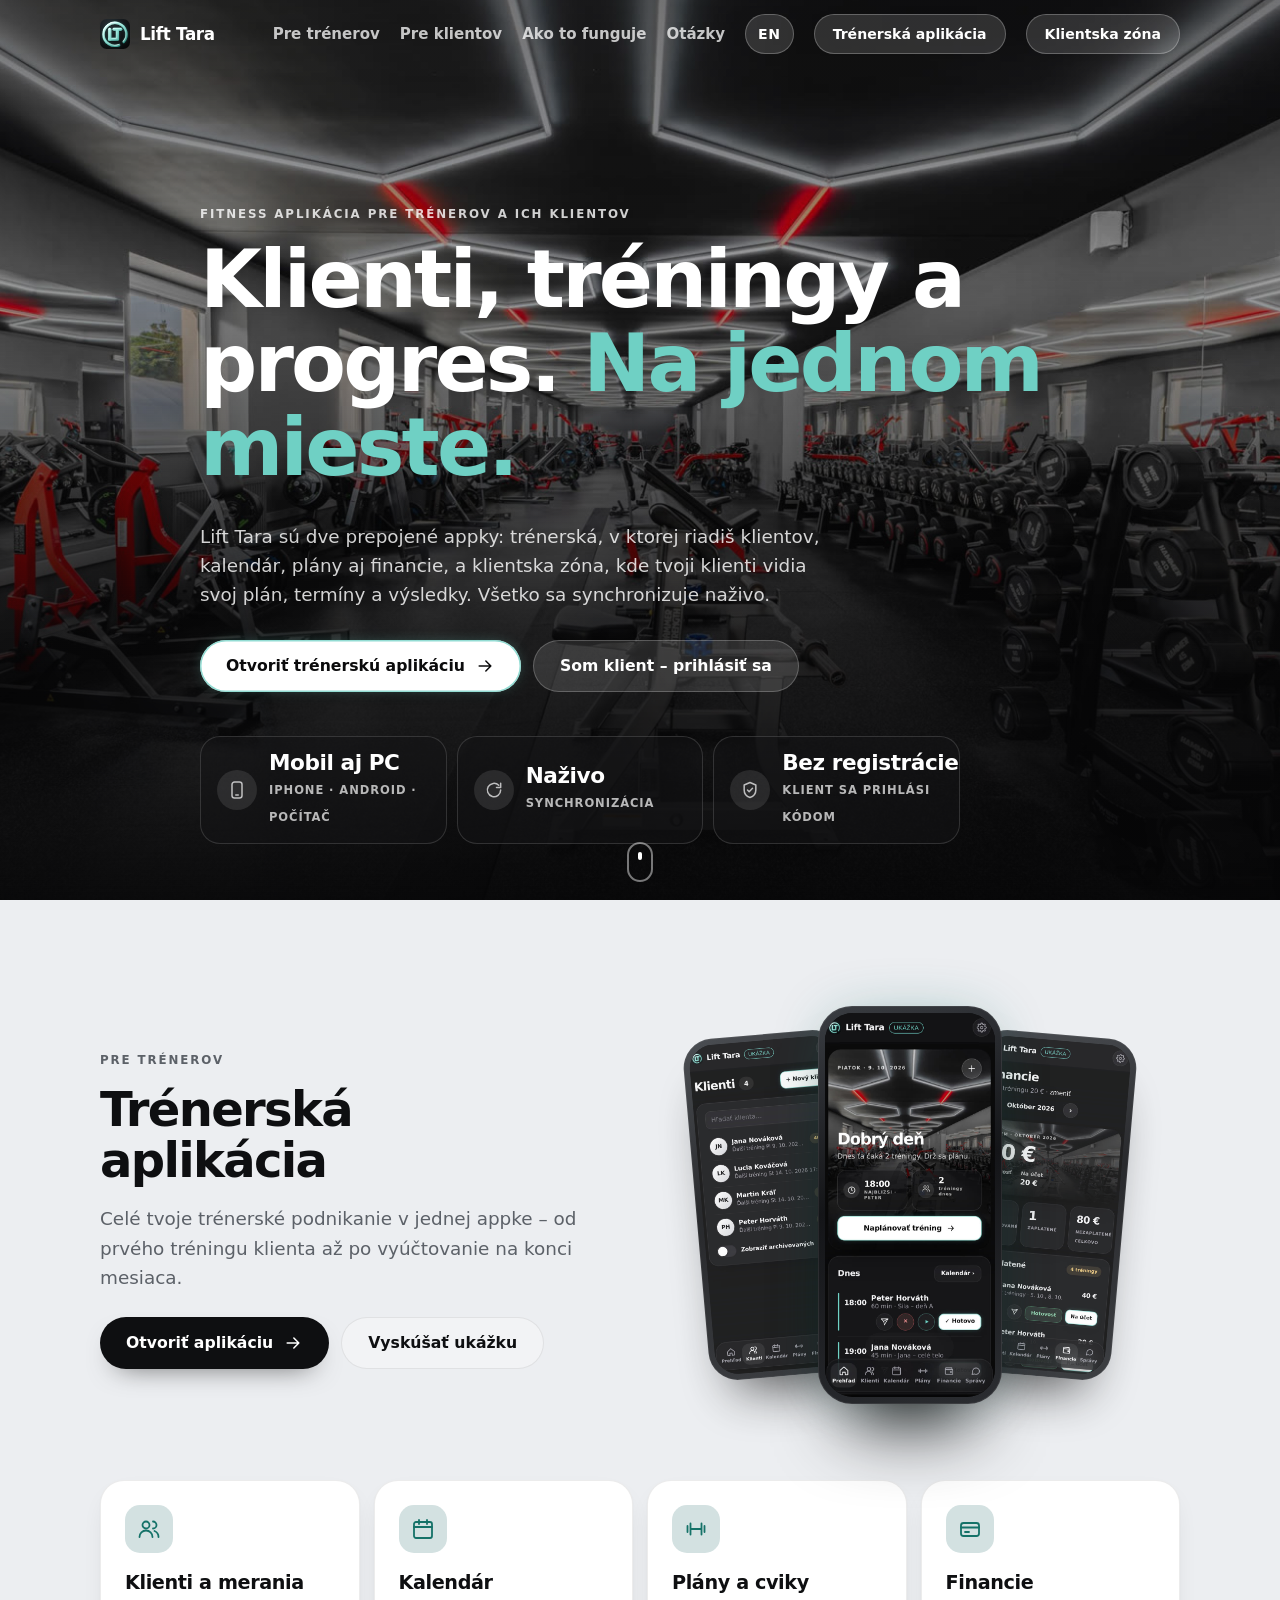
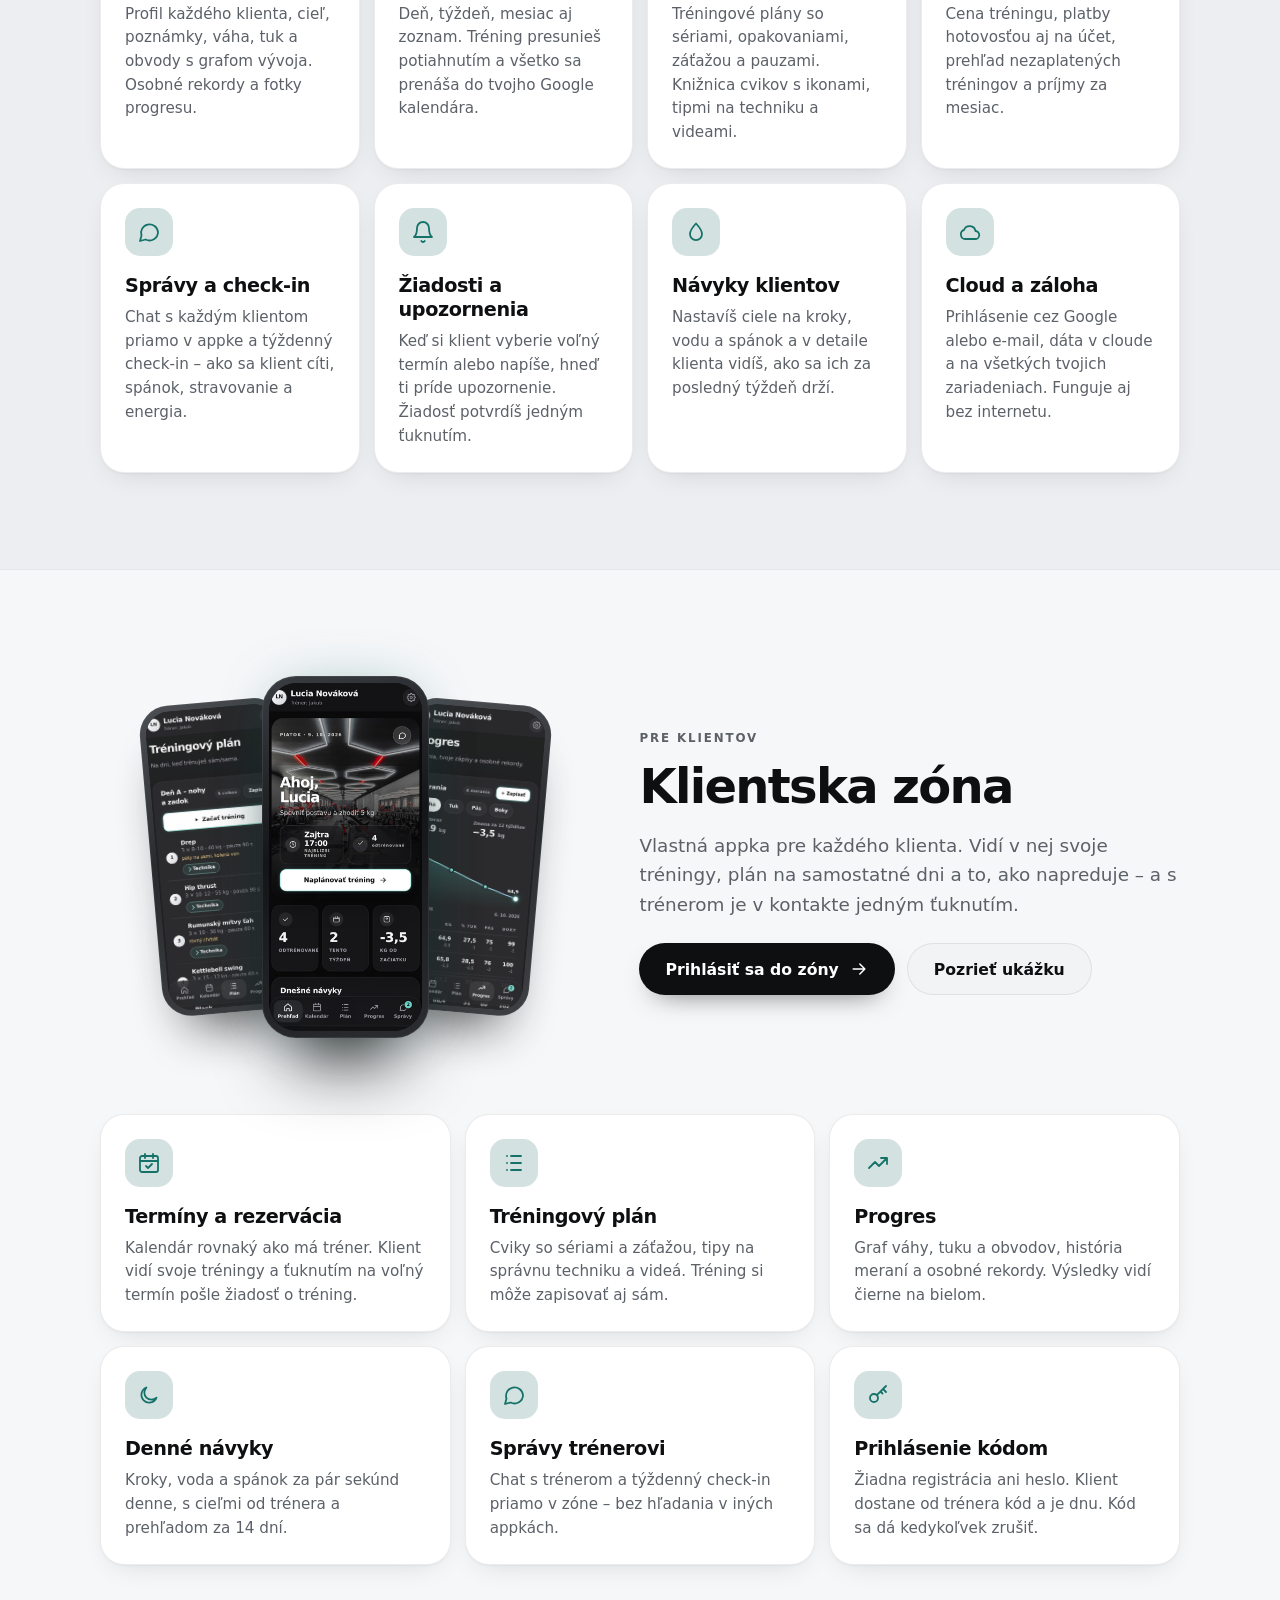
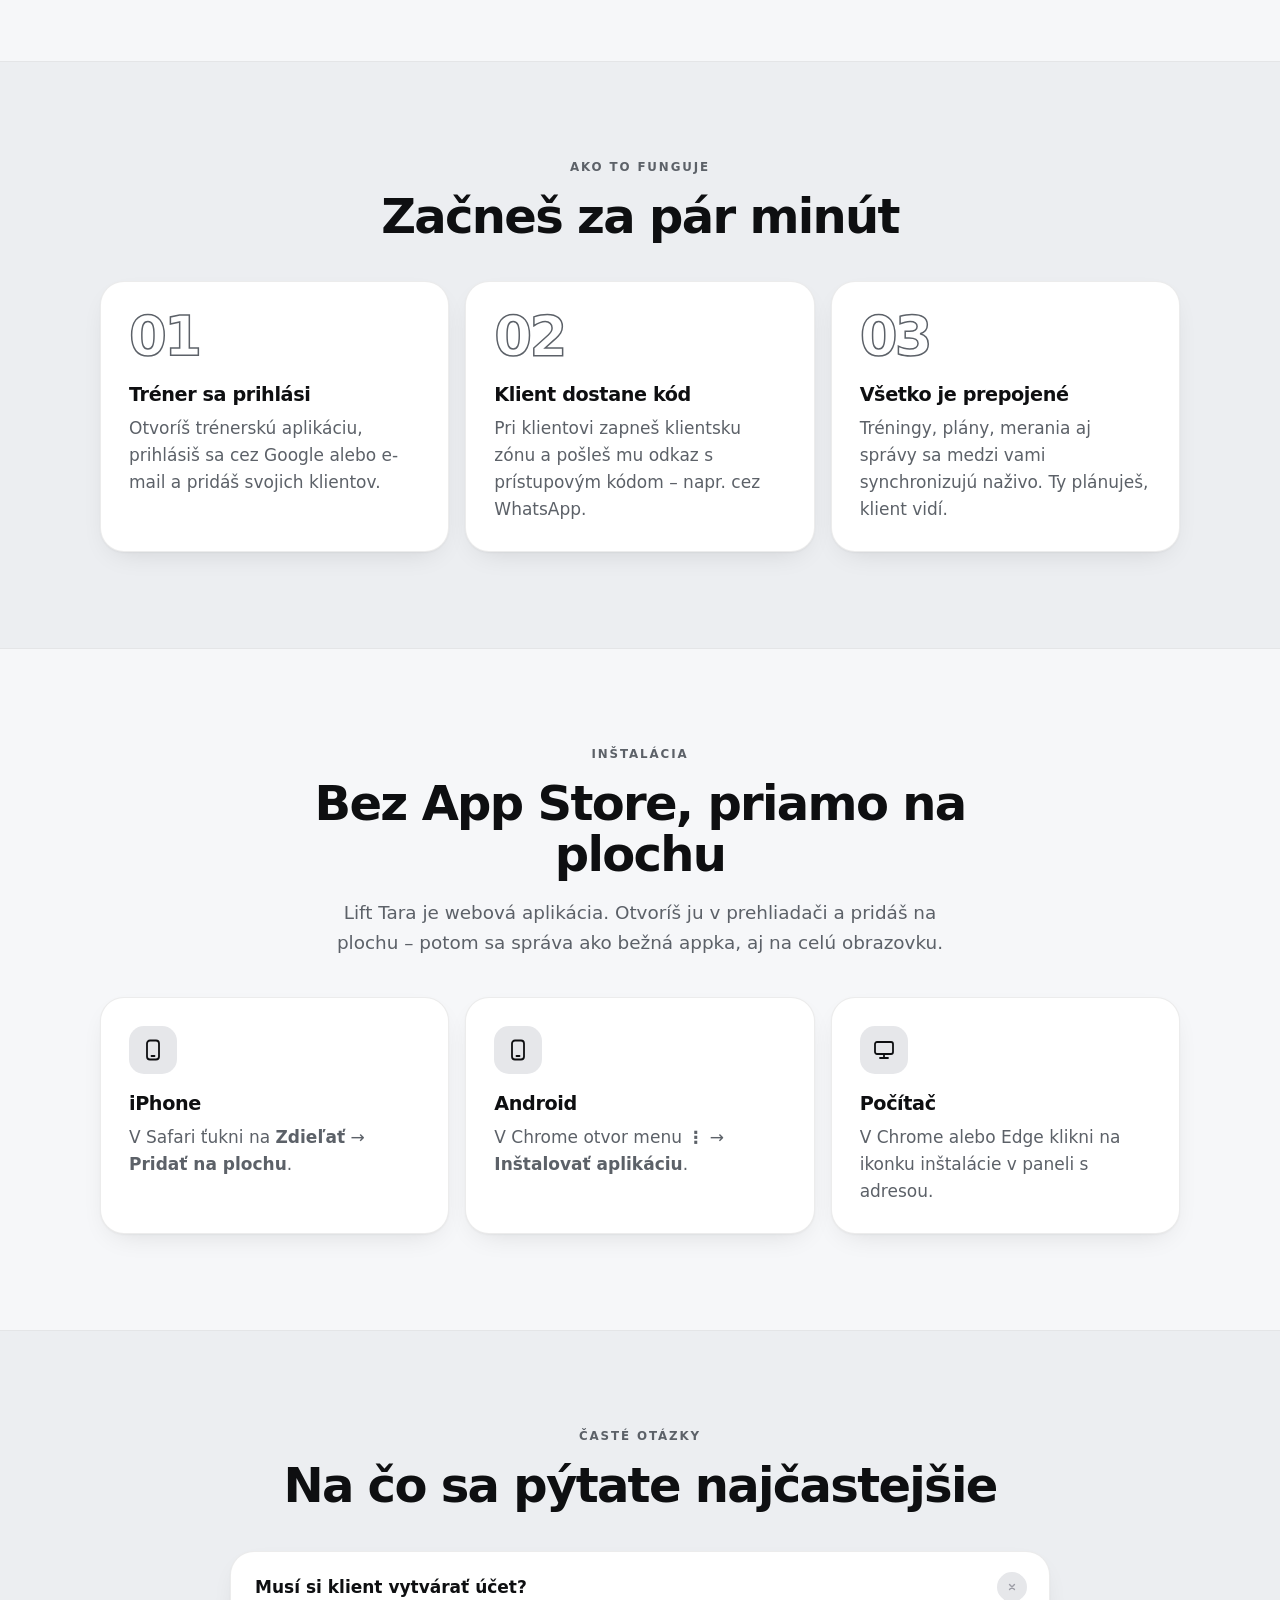
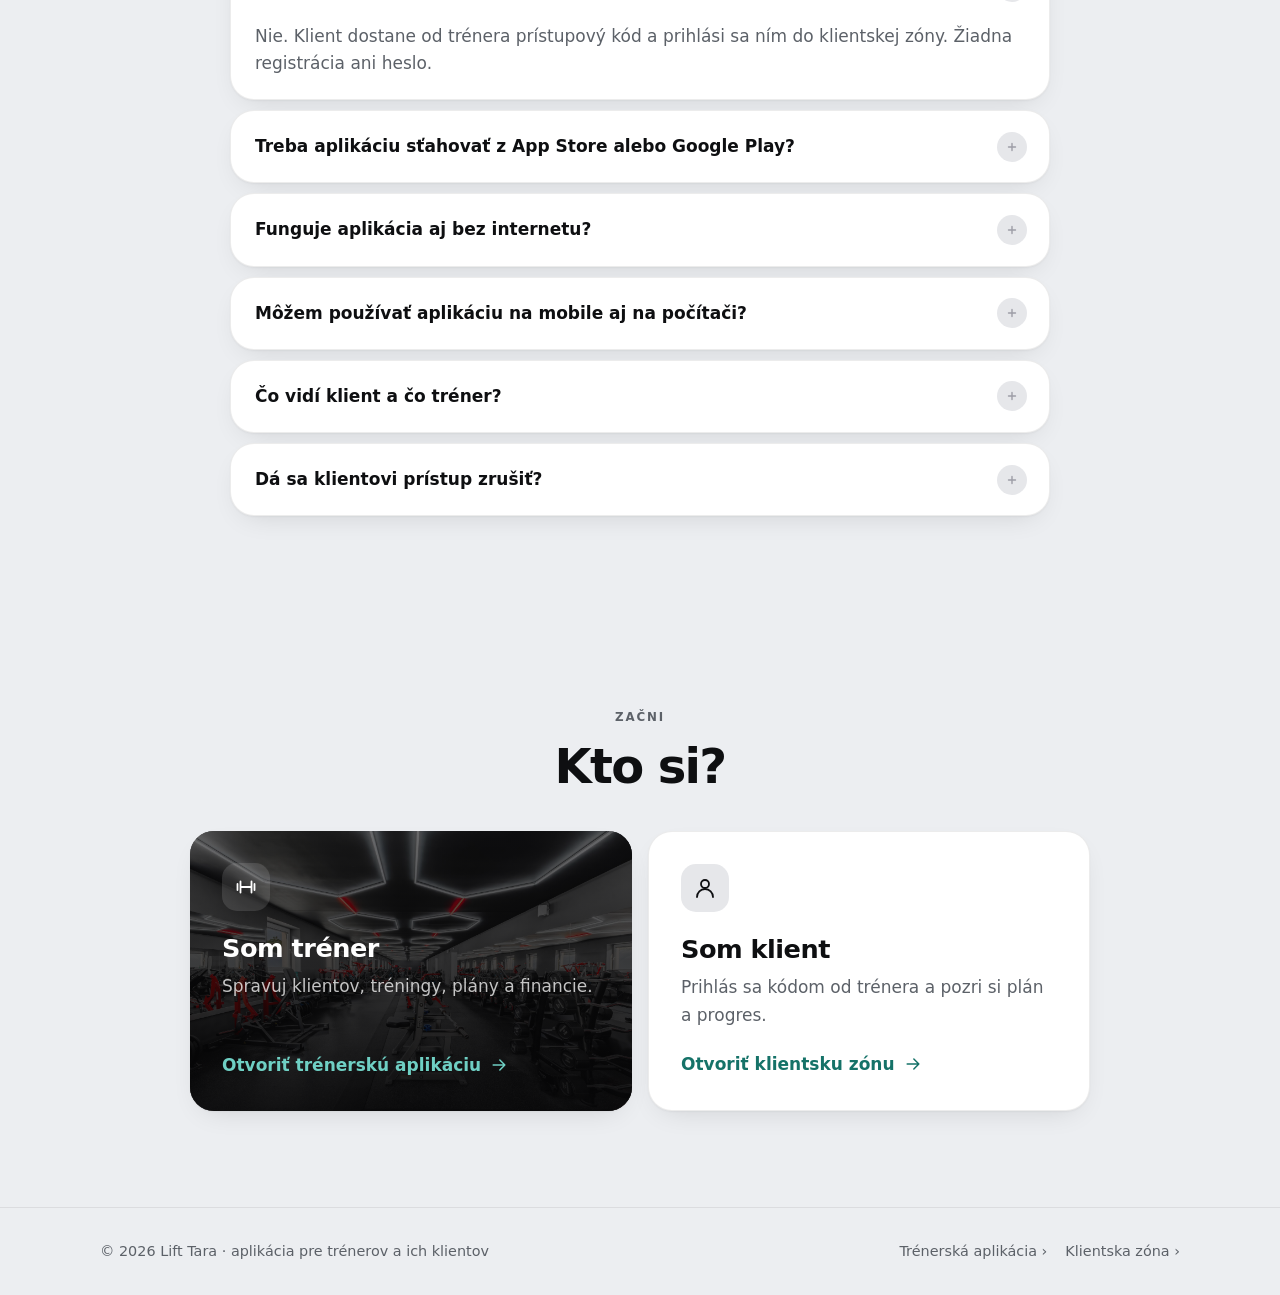
==== index.html @ 3948c564 "Angličtina v klientskej zóne + odkazy z webu otvárajú apky v jazyku stránky Co-Authored-By: Claude O" ====
<!doctype html>
<html lang="sk">
<head>
  <meta charset="utf-8">
  <meta name="viewport" content="width=device-width, initial-scale=1, viewport-fit=cover">
  <title>Lift Tara – fitness aplikácia pre trénerov a ich klientov</title>
  <meta name="description" content="Lift Tara je aplikácia pre osobných trénerov a ich klientov: klienti, kalendár prepojený s Google kalendárom, tréningové plány, financie, správy a progres. Klient má vlastnú zónu s plánom, rezerváciou termínov a návykmi.">
  <meta name="color-scheme" content="dark light">
  <meta name="theme-color" content="#0b0b0c" media="(prefers-color-scheme: dark)">
  <meta name="theme-color" content="#eceef1" media="(prefers-color-scheme: light)">
  <link rel="icon" href="icons/icon.svg?v=3" type="image/svg+xml">
  <link rel="apple-touch-icon" href="icons/icon-192.png?v=3">
  <link rel="canonical" href="https://koval9720.github.io/web/">
  <link rel="alternate" hreflang="sk" href="https://koval9720.github.io/web/">
  <link rel="alternate" hreflang="en" href="https://koval9720.github.io/web/en/">
  <meta name="robots" content="index, follow, max-image-preview:large">
  <!-- Náhľad odkazu vo WhatsAppe, Messengeri, Facebooku, iMessage -->
  <meta property="og:type" content="website">
  <meta property="og:locale" content="sk_SK">
  <meta property="og:site_name" content="Lift Tara">
  <meta property="og:title" content="Lift Tara – aplikácia pre trénerov a ich klientov">
  <meta property="og:description" content="Klienti, kalendár, plány, financie a progres na jednom mieste. Klient má vlastnú zónu s plánom a rezerváciou termínov.">
  <meta property="og:url" content="https://koval9720.github.io/web/">
  <meta property="og:image" content="https://koval9720.github.io/web/icons/og.jpg?v=1">
  <meta property="og:image:width" content="1200">
  <meta property="og:image:height" content="630">
  <meta property="og:image:alt" content="Lift Tara – aplikácia pre trénerov a klientov">
  <meta name="twitter:card" content="summary_large_image">
  <meta name="twitter:title" content="Lift Tara – aplikácia pre trénerov a ich klientov">
  <meta name="twitter:description" content="Klienti, kalendár, plány, financie a progres na jednom mieste.">
  <meta name="twitter:image" content="https://koval9720.github.io/web/icons/og.jpg?v=1">
  <link rel="preload" as="image" href="icons/hero.jpg">
  <style>html, body { background: #0b0b0c; } @media (prefers-color-scheme: light) { html, body { background: #eceef1; } }</style>
  <link rel="stylesheet" href="css/web.css?v=3">
  <script type="application/ld+json">
[
 {
  "@context": "https://schema.org",
  "@type": "SoftwareApplication",
  "name": "Lift Tara",
  "applicationCategory": "HealthApplication",
  "operatingSystem": "iOS, Android, Windows, macOS (webová aplikácia)",
  "url": "https://koval9720.github.io/web/",
  "image": "https://koval9720.github.io/web/icons/icon-512.png",
  "inLanguage": "sk",
  "description": "Aplikácia pre osobných trénerov a ich klientov – klienti, kalendár, tréningové plány, financie, správy, návyky a progres."
 },
 {
  "@context": "https://schema.org",
  "@type": "FAQPage",
  "mainEntity": [
   { "@type": "Question", "name": "Musí si klient vytvárať účet?", "acceptedAnswer": { "@type": "Answer", "text": "Nie. Klient dostane od trénera prístupový kód a prihlási sa ním do klientskej zóny. Žiadna registrácia ani heslo." } },
   { "@type": "Question", "name": "Treba aplikáciu sťahovať z App Store alebo Google Play?", "acceptedAnswer": { "@type": "Answer", "text": "Nie. Lift Tara je webová aplikácia – otvoríš ju v prehliadači a jedným ťuknutím ju pridáš na plochu. Potom sa správa ako bežná appka." } },
   { "@type": "Question", "name": "Funguje aplikácia aj bez internetu?", "acceptedAnswer": { "@type": "Answer", "text": "Áno. Trénerská aplikácia funguje aj offline a zmeny sa zosynchronizujú, keď sa pripojíš." } },
   { "@type": "Question", "name": "Môžem používať aplikáciu na mobile aj na počítači?", "acceptedAnswer": { "@type": "Answer", "text": "Áno. Po prihlásení sa dáta synchronizujú medzi všetkými tvojimi zariadeniami – iPhone, Android aj počítač." } },
   { "@type": "Question", "name": "Čo vidí klient a čo tréner?", "acceptedAnswer": { "@type": "Answer", "text": "Klient vidí svoje tréningy, plán, merania, rekordy a správy. Tréner vidí všetkých svojich klientov, kalendár, financie a všetko, čo klienti zapíšu." } },
   { "@type": "Question", "name": "Dá sa klientovi prístup zrušiť?", "acceptedAnswer": { "@type": "Answer", "text": "Áno. Tréner môže prístupový kód kedykoľvek zrušiť alebo vytvoriť nový – klient sa potom už s pôvodným kódom neprihlási." } }
  ]
 }
]
  </script>
</head>
<body>
  <header class="site-top" id="top">
    <div class="wrap">
      <a href="#" class="brand"><img src="icons/icon.svg?v=3" alt=""> Lift Tara</a>
      <nav class="menu" aria-label="Hlavné menu">
        <a href="#trener">Pre trénerov</a>
        <a href="#klient">Pre klientov</a>
        <a href="#ako">Ako to funguje</a>
        <a href="#faq">Otázky</a>
        <a href="en/" class="btn small lang" hreflang="en" lang="en" aria-label="English version">EN</a>
        <a href="https://koval9720.github.io/trener/?lang=sk" class="btn small"><span class="lg">Trénerská aplikácia</span><span class="sm">Tréner</span></a>
        <a href="zona/?lang=sk" class="btn small"><span class="lg">Klientska zóna</span><span class="sm">Klient</span></a>
      </nav>
    </div>
  </header>

  <main>
    <section class="hero-section">
      <div class="hero-bg" aria-hidden="true"></div>
      <div class="wrap hero-in">
        <p class="eyebrow">Fitness aplikácia pre trénerov a ich klientov</p>
        <h1>Klienti, tréningy a progres. <em>Na jednom mieste.</em></h1>
        <p class="lead">Lift Tara sú dve prepojené appky: trénerská, v ktorej riadiš klientov, kalendár, plány aj financie, a klientska zóna, kde tvoji klienti vidia svoj plán, termíny a výsledky. Všetko sa synchronizuje naživo.</p>
        <div class="actions">
          <a href="https://koval9720.github.io/trener/?lang=sk" class="btn primary sheen">Otvoriť trénerskú aplikáciu <svg class="i" viewBox="0 0 24 24" aria-hidden="true"><path d="M5 12h14M13 6l6 6-6 6"/></svg></a>
          <a href="zona/?lang=sk" class="btn glass">Som klient – prihlásiť sa</a>
        </div>
        <div class="tiles">
          <div class="tile"><span class="ti"><svg class="i" viewBox="0 0 24 24" aria-hidden="true"><rect x="6" y="2.5" width="12" height="19" rx="3"/><path d="M10.5 18h3"/></svg></span><div><b>Mobil aj PC</b><span>iPhone · Android · počítač</span></div></div>
          <div class="tile"><span class="ti"><svg class="i" viewBox="0 0 24 24" aria-hidden="true"><path d="M20 12a8 8 0 1 1-2.34-5.66M20 4v5h-5"/></svg></span><div><b>Naživo</b><span>synchronizácia</span></div></div>
          <div class="tile"><span class="ti"><svg class="i" viewBox="0 0 24 24" aria-hidden="true"><path d="M12 3l7 3v6c0 4.5-3 7.7-7 9-4-1.3-7-4.5-7-9V6z"/><path d="M9 12l2 2 4-4"/></svg></span><div><b>Bez registrácie</b><span>klient sa prihlási kódom</span></div></div>
        </div>
      </div>
      <span class="scroll-hint" aria-hidden="true"></span>
    </section>

    <!-- ===== Trénerská aplikácia ===== -->
    <section id="trener" class="section">
      <div class="wrap">
        <div class="app-head rv">
          <div>
            <p class="eyebrow">Pre trénerov</p>
            <h2>Trénerská aplikácia</h2>
            <p class="lead">Celé tvoje trénerské podnikanie v jednej appke – od prvého tréningu klienta až po vyúčtovanie na konci mesiaca.</p>
            <div class="actions"><a href="https://koval9720.github.io/trener/?lang=sk" class="btn primary">Otvoriť aplikáciu <svg class="i" viewBox="0 0 24 24" aria-hidden="true"><path d="M5 12h14M13 6l6 6-6 6"/></svg></a><a href="https://koval9720.github.io/trener/?demo&amp;lang=sk" class="btn">Vyskúšať ukážku</a></div>
          </div>
          <div class="phones" aria-hidden="true">
            <figure class="phone"><img src="icons/screens/t-clients.jpg" alt="" loading="lazy" width="600" height="1299"></figure>
            <figure class="phone main"><img src="icons/screens/t-home.jpg" alt="" loading="lazy" width="600" height="1299"></figure>
            <figure class="phone"><img src="icons/screens/t-fin.jpg" alt="" loading="lazy" width="600" height="1299"></figure>
          </div>
        </div>
        <div class="feat-grid">
          <article class="card feat rv"><span class="ic"><svg class="i" viewBox="0 0 24 24" aria-hidden="true"><circle cx="9" cy="8" r="3.5"/><path d="M2.5 20a6.5 6.5 0 0 1 13 0M16 4.5a3.5 3.5 0 0 1 0 7M21.5 20a6.5 6.5 0 0 0-4-6"/></svg></span><h3>Klienti a merania</h3><p>Profil každého klienta, cieľ, poznámky, váha, tuk a obvody s grafom vývoja. Osobné rekordy a fotky progresu.</p></article>
          <article class="card feat rv"><span class="ic"><svg class="i" viewBox="0 0 24 24" aria-hidden="true"><rect x="3" y="5" width="18" height="16" rx="2"/><path d="M3 10h18M8 3v4M16 3v4"/></svg></span><h3>Kalendár</h3><p>Deň, týždeň, mesiac aj zoznam. Tréning presunieš potiahnutím a všetko sa prenáša do tvojho Google kalendára.</p></article>
          <article class="card feat rv"><span class="ic"><svg class="i" viewBox="0 0 24 24" aria-hidden="true"><path d="M6.5 6.5v11M17.5 6.5v11M3.5 9v6M20.5 9v6M6.5 12h11"/></svg></span><h3>Plány a cviky</h3><p>Tréningové plány so sériami, opakovaniami, záťažou a pauzami. Knižnica cvikov s ikonami, tipmi na techniku a videami.</p></article>
          <article class="card feat rv"><span class="ic"><svg class="i" viewBox="0 0 24 24" aria-hidden="true"><rect x="3" y="6" width="18" height="13" rx="2.5"/><path d="M3 10.5h18M7 15h4"/></svg></span><h3>Financie</h3><p>Cena tréningu, platby hotovosťou aj na účet, prehľad nezaplatených tréningov a príjmy za mesiac.</p></article>
          <article class="card feat rv"><span class="ic"><svg class="i" viewBox="0 0 24 24" aria-hidden="true"><path d="M21 12a8.5 8.5 0 0 1-12.4 7.5L3 21l1.5-5.4A8.5 8.5 0 1 1 21 12z"/></svg></span><h3>Správy a check-in</h3><p>Chat s každým klientom priamo v appke a týždenný check-in – ako sa klient cíti, spánok, stravovanie a energia.</p></article>
          <article class="card feat rv"><span class="ic"><svg class="i" viewBox="0 0 24 24" aria-hidden="true"><path d="M6 8a6 6 0 0 1 12 0c0 7 3 9 3 9H3s3-2 3-9M10.3 21a1.94 1.94 0 0 0 3.4 0"/></svg></span><h3>Žiadosti a upozornenia</h3><p>Keď si klient vyberie voľný termín alebo napíše, hneď ti príde upozornenie. Žiadosť potvrdíš jedným ťuknutím.</p></article>
          <article class="card feat rv"><span class="ic"><svg class="i" viewBox="0 0 24 24" aria-hidden="true"><path d="M12 3.5s6 6.4 6 10.6a6 6 0 0 1-12 0C6 9.9 12 3.5 12 3.5z"/></svg></span><h3>Návyky klientov</h3><p>Nastavíš ciele na kroky, vodu a spánok a v detaile klienta vidíš, ako sa ich za posledný týždeň drží.</p></article>
          <article class="card feat rv"><span class="ic"><svg class="i" viewBox="0 0 24 24" aria-hidden="true"><path d="M3 15a4 4 0 0 0 4 4h10a4 4 0 0 0 .5-8A6 6 0 0 0 6 10a4 4 0 0 0-3 5z"/></svg></span><h3>Cloud a záloha</h3><p>Prihlásenie cez Google alebo e-mail, dáta v cloude a na všetkých tvojich zariadeniach. Funguje aj bez internetu.</p></article>
        </div>
      </div>
    </section>

    <!-- ===== Klientska zóna ===== -->
    <section id="klient" class="section alt">
      <div class="wrap">
        <div class="app-head reverse rv">
          <div>
            <p class="eyebrow">Pre klientov</p>
            <h2>Klientska zóna</h2>
            <p class="lead">Vlastná appka pre každého klienta. Vidí v nej svoje tréningy, plán na samostatné dni a to, ako napreduje – a s trénerom je v kontakte jedným ťuknutím.</p>
            <div class="actions"><a href="zona/?lang=sk" class="btn primary">Prihlásiť sa do zóny <svg class="i" viewBox="0 0 24 24" aria-hidden="true"><path d="M5 12h14M13 6l6 6-6 6"/></svg></a><a href="zona/?lang=sk#/k/DEMO" class="btn">Pozrieť ukážku</a></div>
          </div>
          <div class="phones" aria-hidden="true">
            <figure class="phone"><img src="icons/screens/k-plan.jpg" alt="" loading="lazy" width="600" height="1299"></figure>
            <figure class="phone main"><img src="icons/screens/k-home.jpg" alt="" loading="lazy" width="600" height="1299"></figure>
            <figure class="phone"><img src="icons/screens/k-prog.jpg" alt="" loading="lazy" width="600" height="1299"></figure>
          </div>
        </div>
        <div class="feat-grid three">
          <article class="card feat rv"><span class="ic"><svg class="i" viewBox="0 0 24 24" aria-hidden="true"><rect x="3" y="5" width="18" height="16" rx="2"/><path d="M3 10h18M8 3v4M16 3v4M9 15l2 2 4-4"/></svg></span><h3>Termíny a rezervácia</h3><p>Kalendár rovnaký ako má tréner. Klient vidí svoje tréningy a ťuknutím na voľný termín pošle žiadosť o tréning.</p></article>
          <article class="card feat rv"><span class="ic"><svg class="i" viewBox="0 0 24 24" aria-hidden="true"><path d="M9 5h10M9 12h10M9 19h10M5 5h.01M5 12h.01M5 19h.01"/></svg></span><h3>Tréningový plán</h3><p>Cviky so sériami a záťažou, tipy na správnu techniku a videá. Tréning si môže zapisovať aj sám.</p></article>
          <article class="card feat rv"><span class="ic"><svg class="i" viewBox="0 0 24 24" aria-hidden="true"><path d="M3 17l6-6 4 4 8-8M15 7h6v6"/></svg></span><h3>Progres</h3><p>Graf váhy, tuku a obvodov, história meraní a osobné rekordy. Výsledky vidí čierne na bielom.</p></article>
          <article class="card feat rv"><span class="ic"><svg class="i" viewBox="0 0 24 24" aria-hidden="true"><path d="M19.5 14.6A7.8 7.8 0 1 1 9.4 4.5a6.3 6.3 0 0 0 10.1 10.1z"/></svg></span><h3>Denné návyky</h3><p>Kroky, voda a spánok za pár sekúnd denne, s cieľmi od trénera a prehľadom za 14 dní.</p></article>
          <article class="card feat rv"><span class="ic"><svg class="i" viewBox="0 0 24 24" aria-hidden="true"><path d="M21 12a8.5 8.5 0 0 1-12.4 7.5L3 21l1.5-5.4A8.5 8.5 0 1 1 21 12z"/></svg></span><h3>Správy trénerovi</h3><p>Chat s trénerom a týždenný check-in priamo v zóne – bez hľadania v iných appkách.</p></article>
          <article class="card feat rv"><span class="ic"><svg class="i" viewBox="0 0 24 24" aria-hidden="true"><circle cx="8" cy="15" r="4"/><path d="M10.8 12.2L20 3M17 6l3 3M14.5 8.5l2 2"/></svg></span><h3>Prihlásenie kódom</h3><p>Žiadna registrácia ani heslo. Klient dostane od trénera kód a je dnu. Kód sa dá kedykoľvek zrušiť.</p></article>
        </div>
      </div>
    </section>

    <!-- ===== Ako to funguje ===== -->
    <section id="ako" class="section">
      <div class="wrap">
        <div class="section-head center rv"><p class="eyebrow">Ako to funguje</p><h2>Začneš za pár minút</h2></div>
        <div class="grid3">
          <div class="card step rv"><span class="num">01</span><h3>Tréner sa prihlási</h3><p>Otvoríš trénerskú aplikáciu, prihlásiš sa cez Google alebo e-mail a pridáš svojich klientov.</p></div>
          <div class="card step rv"><span class="num">02</span><h3>Klient dostane kód</h3><p>Pri klientovi zapneš klientsku zónu a pošleš mu odkaz s prístupovým kódom – napr. cez WhatsApp.</p></div>
          <div class="card step rv"><span class="num">03</span><h3>Všetko je prepojené</h3><p>Tréningy, plány, merania aj správy sa medzi vami synchronizujú naživo. Ty plánuješ, klient vidí.</p></div>
        </div>
      </div>
    </section>

    <!-- ===== Inštalácia ===== -->
    <section id="instalacia" class="section alt">
      <div class="wrap">
        <div class="section-head center rv"><p class="eyebrow">Inštalácia</p><h2>Bez App Store, priamo na plochu</h2><p class="lead" style="margin:0 auto">Lift Tara je webová aplikácia. Otvoríš ju v prehliadači a pridáš na plochu – potom sa správa ako bežná appka, aj na celú obrazovku.</p></div>
        <div class="grid3">
          <div class="card rv"><span class="ic"><svg class="i" viewBox="0 0 24 24" aria-hidden="true"><rect x="6" y="2.5" width="12" height="19" rx="3"/><path d="M10.5 18h3"/></svg></span><h3>iPhone</h3><p class="muted" style="margin:0">V Safari ťukni na <b>Zdieľať</b> → <b>Pridať na plochu</b>.</p></div>
          <div class="card rv"><span class="ic"><svg class="i" viewBox="0 0 24 24" aria-hidden="true"><rect x="6" y="2.5" width="12" height="19" rx="3"/><path d="M10.5 18h3"/></svg></span><h3>Android</h3><p class="muted" style="margin:0">V Chrome otvor menu <b>⋮</b> → <b>Inštalovať aplikáciu</b>.</p></div>
          <div class="card rv"><span class="ic"><svg class="i" viewBox="0 0 24 24" aria-hidden="true"><rect x="3" y="4" width="18" height="12" rx="2"/><path d="M8 20h8M12 16v4"/></svg></span><h3>Počítač</h3><p class="muted" style="margin:0">V Chrome alebo Edge klikni na ikonku inštalácie v paneli s adresou.</p></div>
        </div>
      </div>
    </section>

    <!-- ===== Otázky ===== -->
    <section id="faq" class="section">
      <div class="wrap">
        <div class="section-head center rv"><p class="eyebrow">Časté otázky</p><h2>Na čo sa pýtate najčastejšie</h2></div>
        <div class="faq">
          <details class="card rv" open><summary>Musí si klient vytvárať účet?</summary><p>Nie. Klient dostane od trénera prístupový kód a prihlási sa ním do klientskej zóny. Žiadna registrácia ani heslo.</p></details>
          <details class="card rv"><summary>Treba aplikáciu sťahovať z App Store alebo Google Play?</summary><p>Nie. Lift Tara je webová aplikácia – otvoríš ju v prehliadači a jedným ťuknutím ju pridáš na plochu. Potom sa správa ako bežná appka.</p></details>
          <details class="card rv"><summary>Funguje aplikácia aj bez internetu?</summary><p>Áno. Trénerská aplikácia funguje aj offline a zmeny sa zosynchronizujú, keď sa pripojíš.</p></details>
          <details class="card rv"><summary>Môžem používať aplikáciu na mobile aj na počítači?</summary><p>Áno. Po prihlásení sa dáta synchronizujú medzi všetkými tvojimi zariadeniami – iPhone, Android aj počítač.</p></details>
          <details class="card rv"><summary>Čo vidí klient a čo tréner?</summary><p>Klient vidí svoje tréningy, plán, merania, rekordy a správy. Tréner vidí všetkých svojich klientov, kalendár, financie a všetko, čo klienti zapíšu.</p></details>
          <details class="card rv"><summary>Dá sa klientovi prístup zrušiť?</summary><p>Áno. Tréner môže prístupový kód kedykoľvek zrušiť alebo vytvoriť nový – klient sa potom už s pôvodným kódom neprihlási.</p></details>
        </div>
      </div>
    </section>

    <!-- ===== Výzva ===== -->
    <section id="zacat" class="section">
      <div class="wrap">
        <div class="section-head center rv"><p class="eyebrow">Začni</p><h2>Kto si?</h2></div>
        <div class="cta-cards">
          <a class="card cta-card dark rv" href="https://koval9720.github.io/trener/?lang=sk">
            <span class="ic"><svg class="i" viewBox="0 0 24 24" aria-hidden="true"><path d="M6.5 6.5v11M17.5 6.5v11M3.5 9v6M20.5 9v6M6.5 12h11"/></svg></span>
            <h3>Som tréner</h3><p>Spravuj klientov, tréningy, plány a financie.</p>
            <span class="go">Otvoriť trénerskú aplikáciu <svg class="i" viewBox="0 0 24 24" aria-hidden="true"><path d="M5 12h14M13 6l6 6-6 6"/></svg></span>
          </a>
          <a class="card cta-card rv" href="zona/?lang=sk">
            <span class="ic"><svg class="i" viewBox="0 0 24 24" aria-hidden="true"><circle cx="12" cy="8" r="4"/><path d="M4 21a8 8 0 0 1 16 0"/></svg></span>
            <h3>Som klient</h3><p>Prihlás sa kódom od trénera a pozri si plán a progres.</p>
            <span class="go">Otvoriť klientsku zónu <svg class="i" viewBox="0 0 24 24" aria-hidden="true"><path d="M5 12h14M13 6l6 6-6 6"/></svg></span>
          </a>
        </div>
      </div>
    </section>
  </main>

  <footer class="footer">
    <div class="wrap"><span>© <span id="year">2026</span> Lift Tara · aplikácia pre trénerov a ich klientov</span><span class="foot-links"><a href="https://koval9720.github.io/trener/?lang=sk" class="muted">Trénerská aplikácia ›</a><a href="zona/?lang=sk" class="muted">Klientska zóna ›</a></span></div>
  </footer>
  <script>
    // Lišta sa po posunutí z fotky zmení na sklo; fotka sa hýbe pomalšie ako obsah (paralaxa)
    const siteTop = document.getElementById('top');
    const bg = document.querySelector('.hero-bg');
    const reduce = matchMedia('(prefers-reduced-motion: reduce)').matches;
    let raf = 0;
    const onScroll = () => {
      raf = 0;
      siteTop.classList.toggle('solid', scrollY > innerHeight * 0.6);
      if (!reduce && bg && scrollY < innerHeight * 1.2) bg.style.setProperty('--py', `${Math.round(scrollY * 0.3)}px`);
    };
    addEventListener('scroll', () => { if (!raf) raf = requestAnimationFrame(onScroll); }, { passive: true });
    onScroll();
    // Sekcie sa jemne vysunú, keď sa k nim posunieš
    if ('IntersectionObserver' in window && !reduce) {
      const io = new IntersectionObserver((list) => {
        let n = 0;
        list.forEach((e) => { if (!e.isIntersecting) return; e.target.style.setProperty('--d', `${Math.min(n++, 5) * 80}ms`); e.target.classList.add('in'); io.unobserve(e.target); });
      }, { rootMargin: '0px 0px -8% 0px' });
      document.querySelectorAll('.rv').forEach((el) => io.observe(el));
    } else document.querySelectorAll('.rv').forEach((el) => el.classList.add('in'));
    document.getElementById('year').textContent = new Date().getFullYear();
  </script>
</body>
</html>
---- css/web.css ----
/* =========================================================
   Web trénera – rovnaký dizajn ako appky (2026):
   čiernobiely, fotka posilňovne, tyrkysová len ako akcent,
   tmavý alebo svetlý podľa nastavenia zariadenia.
   ========================================================= */
:root {
  color-scheme: dark light;
  --bg: #0b0b0c; --surface: #161618; --surface-2: #1f1f22; --surface-3: #2a2a2e;
  --border: rgba(255, 255, 255, .08); --text: #f5f5f6; --muted: #9d9da6;
  --accent: #6fd0c4; --cta: #ffffff; --cta-ink: #0b0b0c;
  --glass: rgba(14, 14, 16, .72);
  --shadow: 0 1px 0 rgba(255, 255, 255, .04) inset, 0 18px 40px -26px rgba(0, 0, 0, .9);
  --radius: 24px;
  --ring: inset 0 0 0 1.5px rgba(111, 208, 196, .75), 0 0 14px -4px rgba(111, 208, 196, .45);
  --font: -apple-system, BlinkMacSystemFont, "SF Pro Display", "SF Pro Text", "Inter", system-ui, "Segoe UI", Roboto, sans-serif;
  --ease: cubic-bezier(.2, .8, .2, 1); --spring: cubic-bezier(.3, 1.35, .5, 1);
}
@media (prefers-color-scheme: light) {
  :root {
    --bg: #eceef1; --surface: #ffffff; --surface-2: #f2f3f5; --surface-3: #e6e7ea;
    --border: rgba(15, 17, 20, .08); --text: #0e0f11; --muted: #5c6168;
    --accent: #157268; --cta: #0e0f11; --cta-ink: #ffffff;
    --glass: rgba(255, 255, 255, .78);
    --shadow: 0 1px 2px rgba(15, 17, 20, .04), 0 10px 30px -14px rgba(15, 17, 20, .16);
  }
}

* { box-sizing: border-box; }
html { scroll-behavior: smooth; scroll-padding-top: 76px; -webkit-text-size-adjust: 100%; }
body { margin: 0; background: var(--bg); color: var(--text); font: 17px/1.6 var(--font); -webkit-font-smoothing: antialiased; overflow-x: hidden; }
a { color: inherit; text-decoration: none; }
img { max-width: 100%; display: block; }
h1, h2, h3 { margin: 0 0 .4em; letter-spacing: -.035em; line-height: 1.05; }
h1 { font-size: clamp(2.6rem, 8vw, 5rem); font-weight: 800; }
h2 { font-size: clamp(1.9rem, 5vw, 3rem); font-weight: 800; }
h3 { font-size: 1.2rem; font-weight: 750; letter-spacing: -.02em; line-height: 1.25; }
p { margin: 0 0 1em; }
.wrap { max-width: 1120px; margin: 0 auto; padding: 0 20px; }
.eyebrow { display: block; margin-bottom: 14px; color: var(--muted); font-size: .74rem; font-weight: 800; letter-spacing: .16em; text-transform: uppercase; }
.lead { font-size: 1.15rem; color: var(--muted); max-width: 620px; }
.muted { color: var(--muted); }
.i { width: 20px; height: 20px; fill: none; stroke: currentColor; stroke-width: 1.8; stroke-linecap: round; stroke-linejoin: round; flex: none; }

/* ---------- Tlačidlá ---------- */
.btn {
  display: inline-flex; align-items: center; justify-content: center; gap: 10px; min-height: 52px; padding: 0 26px;
  border-radius: 999px; border: 1px solid var(--border); background: var(--surface-2); color: var(--text);
  font: 700 .98rem var(--font); cursor: pointer; transition: transform .45s var(--spring), background-color .2s, box-shadow .3s; position: relative; overflow: hidden;
}
.btn:hover { background: var(--surface-3); }
.btn:active { transform: scale(.96); transition-duration: .12s; }
.btn.primary { background: var(--cta); color: var(--cta-ink); border: 0; box-shadow: 0 12px 28px -16px rgba(0, 0, 0, .7); }
@media (prefers-color-scheme: dark) { .btn.primary { box-shadow: var(--ring), 0 12px 28px -16px rgba(0, 0, 0, .7); } }
.btn.primary:hover { transform: translateY(-1px); }
.btn.primary .i { transition: transform .35s var(--spring); }
.btn.primary:hover .i { transform: translateX(5px); }
.btn.glass { background: rgba(255, 255, 255, .12); border-color: rgba(255, 255, 255, .22); color: #fff; backdrop-filter: blur(12px); -webkit-backdrop-filter: blur(12px); }
.btn.glass:hover { background: rgba(255, 255, 255, .2); }
.btn.small { min-height: 40px; padding: 0 18px; font-size: .88rem; }
.btn.sheen::after { content: ""; position: absolute; top: 0; bottom: 0; left: 0; width: 40%; background: linear-gradient(100deg, transparent, rgba(0, 0, 0, .08), transparent); transform: translateX(-120%) skewX(-18deg); animation: sheen 6s ease-in-out 1.6s infinite; pointer-events: none; }
@keyframes sheen { 0%, 70% { transform: translateX(-120%) skewX(-18deg); } 100% { transform: translateX(320%) skewX(-18deg); } }

/* ---------- Horná lišta: priehľadná nad fotkou, po posunutí sklo ---------- */
.site-top { position: fixed; top: 0; left: 0; right: 0; z-index: 20; padding-top: env(safe-area-inset-top); transition: background .3s, border-color .3s, backdrop-filter .3s; border-bottom: 1px solid transparent; color: #fff; }
.site-top .wrap { display: flex; align-items: center; justify-content: space-between; height: 68px; gap: 16px; }
.site-top.solid { background: var(--glass); backdrop-filter: blur(20px) saturate(160%); -webkit-backdrop-filter: blur(20px) saturate(160%); border-bottom-color: var(--border); color: var(--text); }
.brand { display: flex; align-items: center; gap: 10px; font-weight: 800; font-size: 1.05rem; letter-spacing: -.02em; }
.brand img { width: 30px; height: 30px; }
.menu { display: flex; align-items: center; gap: 24px; font-size: .94rem; font-weight: 600; }
.menu a:not(.btn) { opacity: .75; transition: opacity .2s; }
.menu a:not(.btn):hover { opacity: 1; }
.site-top:not(.solid) .menu .btn { background: rgba(255, 255, 255, .14); border-color: rgba(255, 255, 255, .25); color: #fff; }
@media (max-width: 760px) { .menu a:not(.btn) { display: none; } }

/* ---------- Úvod na celú obrazovku ---------- */
.hero-section { position: relative; min-height: 100svh; display: flex; align-items: flex-end; color: #fff; overflow: hidden; isolation: isolate; padding: 120px 0 56px; }
.hero-bg { position: absolute; inset: -8% 0; z-index: -2; background: #111 url(../icons/hero.jpg) 50% 40% / cover no-repeat; translate: 0 var(--py, 0px); animation: photo-in 1.4s var(--ease) both, kenburns 26s ease-in-out 1.4s infinite alternate; }
.hero-section::after { content: ""; position: absolute; inset: 0; z-index: -1; background: linear-gradient(180deg, rgba(6, 6, 7, .45) 0%, rgba(6, 6, 7, .25) 30%, rgba(6, 6, 7, .78) 70%, rgba(6, 6, 7, .97) 100%); }
@keyframes photo-in { from { opacity: 0; transform: scale(1.15); } }
@keyframes kenburns { to { transform: scale(1.08) translate3d(-1.5%, 1%, 0); } }
.hero-section .eyebrow { color: rgba(255, 255, 255, .8); }
.hero-section h1 { max-width: 880px; }
.hero-section h1 em { font-style: normal; color: var(--accent); }
@media (prefers-color-scheme: light) { .hero-section h1 em { color: #6fd0c4; } }
.hero-section .lead { color: rgba(255, 255, 255, .82); }
.actions { display: flex; flex-wrap: wrap; gap: 12px; margin-top: 30px; }
.tiles { display: grid; grid-template-columns: repeat(3, minmax(0, 1fr)); gap: 10px; margin-top: 44px; max-width: 760px; }
.tile { display: flex; align-items: center; gap: 12px; padding: 14px 16px; border-radius: 20px; background: rgba(20, 20, 22, .55); border: 1px solid rgba(255, 255, 255, .14); backdrop-filter: blur(14px); -webkit-backdrop-filter: blur(14px); }
.tile .ti { width: 40px; height: 40px; border-radius: 50%; display: grid; place-items: center; background: rgba(255, 255, 255, .1); flex: none; }
.tile b { display: block; font-size: 1.35rem; font-weight: 800; letter-spacing: -.02em; line-height: 1.1; white-space: nowrap; }
.tile span { font-size: .72rem; font-weight: 700; letter-spacing: .08em; text-transform: uppercase; color: rgba(255, 255, 255, .7); }
@media (max-width: 640px) { .tiles { grid-template-columns: 1fr 1fr; } .tiles .tile:last-child { grid-column: span 2; } .tile .ti { width: 34px; height: 34px; } }
.scroll-hint { position: absolute; left: 50%; bottom: 18px; width: 26px; height: 40px; margin-left: -13px; border: 2px solid rgba(255, 255, 255, .45); border-radius: 14px; }
.scroll-hint::after { content: ""; position: absolute; left: 50%; top: 8px; width: 4px; height: 8px; margin-left: -2px; border-radius: 2px; background: #fff; animation: scroll-dot 1.8s ease-in-out infinite; }
@keyframes scroll-dot { 0% { opacity: 0; transform: translateY(0); } 40% { opacity: 1; } 100% { opacity: 0; transform: translateY(12px); } }
@media (max-width: 640px) { .scroll-hint { display: none; } }

/* nábeh úvodu */
.hero-in > * { animation: soft-up .8s var(--ease) both; }
.hero-in > :nth-child(2) { animation: mask-up .9s var(--ease) .12s both; }
.hero-in > :nth-child(3) { animation-delay: .3s; }
.hero-in > :nth-child(4) { animation-delay: .42s; }
.hero-in > :nth-child(5) { animation-delay: .54s; }
@keyframes soft-up { from { opacity: 0; transform: translateY(16px); filter: blur(6px); } }
@keyframes mask-up { from { opacity: 0; transform: translateY(40%); clip-path: inset(0 0 100% 0); } to { clip-path: inset(0 0 -20% 0); } }

/* ---------- Sekcie ---------- */
.section { padding: 96px 0; }
.section-head { max-width: 720px; margin-bottom: 40px; }
.section-head.center { text-align: center; margin-left: auto; margin-right: auto; }
.card { background: var(--surface); border: 1px solid var(--border); border-radius: var(--radius); box-shadow: var(--shadow); padding: 28px; }
.grid3 { display: grid; grid-template-columns: repeat(3, minmax(0, 1fr)); gap: 16px; }
@media (max-width: 900px) { .grid3 { grid-template-columns: 1fr; } }
.two-col { display: grid; grid-template-columns: 1fr 1.15fr; gap: 56px; align-items: center; }
@media (max-width: 860px) { .two-col { grid-template-columns: 1fr; gap: 32px; } }
.ic { width: 48px; height: 48px; border-radius: 15px; display: grid; place-items: center; background: var(--surface-3); color: var(--text); margin-bottom: 18px; }
.ic .i { width: 24px; height: 24px; }
.checks { list-style: none; padding: 0; margin: 0; display: grid; gap: 10px; }
.checks li { display: flex; gap: 12px; align-items: flex-start; }
.checks li::before { content: ""; flex: none; width: 22px; height: 22px; margin-top: 2px; border-radius: 50%; background: var(--surface-3) url("data:image/svg+xml,%3Csvg xmlns='http://www.w3.org/2000/svg' viewBox='0 0 24 24' fill='none' stroke='%236fd0c4' stroke-width='3' stroke-linecap='round' stroke-linejoin='round'%3E%3Cpath d='M5 12.5l4.5 4.5L19 7.5'/%3E%3C/svg%3E") center / 13px no-repeat; }

/* O mne */
.photo { position: relative; aspect-ratio: 4 / 5; border-radius: 28px; overflow: hidden; background: #111 url(../icons/hero.jpg) 30% 50% / cover; box-shadow: var(--shadow); }
.photo::after { content: ""; position: absolute; inset: 0; background: linear-gradient(180deg, transparent 40%, rgba(6, 6, 7, .85)); }
.photo .tag { position: absolute; left: 18px; right: 18px; bottom: 18px; z-index: 1; color: #fff; display: flex; align-items: center; gap: 12px; padding: 12px 14px; border-radius: 18px; background: rgba(20, 20, 22, .55); border: 1px solid rgba(255, 255, 255, .14); backdrop-filter: blur(14px); -webkit-backdrop-filter: blur(14px); font-size: .9rem; }
.photo .tag b { display: block; font-size: 1rem; }
.photo .tag small { color: rgba(255, 255, 255, .7); }

/* Cenník */
.price-card { display: flex; flex-direction: column; gap: 6px; }
.price { font-size: 2.6rem; font-weight: 800; letter-spacing: -.045em; margin: 4px 0 18px; line-height: 1; }
.price span { font-size: 1rem; font-weight: 600; color: var(--muted); letter-spacing: 0; }
.price-card .checks { margin-bottom: 24px; }
.price-card .btn { margin-top: auto; }
.price-card.featured { position: relative; color: #fff; border: 0; overflow: hidden; isolation: isolate; background: #111; transform: translateY(-8px); }
.price-card.featured::before { content: ""; position: absolute; inset: 0; z-index: -2; background: url(../icons/hero.jpg) 60% 40% / cover; }
.price-card.featured::after { content: ""; position: absolute; inset: 0; z-index: -1; background: linear-gradient(180deg, rgba(6, 6, 7, .55), rgba(6, 6, 7, .93)); }
.price-card.featured .price span, .price-card.featured .muted { color: rgba(255, 255, 255, .75); }
.price-card.featured .checks li::before { background-color: rgba(255, 255, 255, .14); }
.price-card.featured .btn.primary { background: #fff; color: #0b0b0c; box-shadow: var(--ring); }
.badge { align-self: flex-start; display: inline-flex; padding: 5px 12px; border-radius: 999px; font-size: .74rem; font-weight: 800; letter-spacing: .04em; background: var(--accent); color: #062522; margin-bottom: 10px; }
@media (max-width: 900px) { .price-card.featured { transform: none; } }

/* Kroky */
.step { position: relative; }
.step .num { font-size: 3.4rem; font-weight: 800; letter-spacing: -.05em; line-height: 1; color: transparent; -webkit-text-stroke: 1.5px var(--muted); margin-bottom: 18px; display: block; }
.step p { color: var(--muted); margin: 0; }

/* Výsledky */
.ba { display: grid; grid-template-columns: 1fr 1fr; gap: 8px; margin-bottom: 18px; }
.ba div { aspect-ratio: 3 / 4; border-radius: 16px; display: grid; place-items: end start; padding: 10px; background: linear-gradient(160deg, var(--surface-3), var(--surface-2)); }
.ba div:last-child { background: linear-gradient(160deg, color-mix(in srgb, var(--accent) 22%, var(--surface-2)), var(--surface-2)); }
.ba span { font-size: .72rem; font-weight: 800; padding: 3px 10px; border-radius: 999px; background: rgba(0, 0, 0, .5); color: #fff; }
.small-note { font-size: .85rem; margin-top: 18px; }

/* Referencie */
.quote { margin: 0; display: flex; flex-direction: column; gap: 22px; }
.quote .stars { color: #f5b301; letter-spacing: 3px; font-size: .95rem; }
.quote p { margin: 0; font-size: 1.06rem; line-height: 1.55; flex: 1; }
.quote footer { display: flex; align-items: center; gap: 12px; }
.quote footer b { display: block; }
.quote footer small { color: var(--muted); }
.avatar { width: 44px; height: 44px; border-radius: 50%; display: grid; place-items: center; font-weight: 800; background: var(--cta); color: var(--cta-ink); flex: none; }

/* Rezervácia */
.booking { display: grid; gap: 14px; }
.booking label { display: grid; gap: 6px; font-size: .76rem; font-weight: 800; letter-spacing: .08em; text-transform: uppercase; color: var(--muted); }
.booking input, .booking select, .booking textarea { width: 100%; min-height: 52px; padding: 13px 16px; border-radius: 16px; border: 1px solid var(--border); background: var(--surface-2); color: var(--text); font: 500 1rem var(--font); letter-spacing: 0; text-transform: none; outline: none; transition: border-color .2s, box-shadow .2s; }
.booking textarea { resize: vertical; min-height: 96px; }
.booking input:focus, .booking select:focus, .booking textarea:focus { border-color: var(--accent); box-shadow: 0 0 0 4px color-mix(in srgb, var(--accent) 18%, transparent); }
.booking .row { display: flex; flex-wrap: wrap; gap: 10px; margin-top: 4px; }
.booking .row .btn { flex: 1 1 200px; }

/* Otázky */
.faq { display: grid; gap: 10px; max-width: 820px; margin: 0 auto; }
.faq details { padding: 0; overflow: hidden; }
.faq summary { cursor: pointer; list-style: none; padding: 22px 64px 22px 24px; font-weight: 750; position: relative; }
.faq summary::-webkit-details-marker { display: none; }
.faq summary::after { content: ""; position: absolute; right: 22px; top: 50%; width: 30px; height: 30px; margin-top: -15px; border-radius: 50%; background: var(--surface-3) url("data:image/svg+xml,%3Csvg xmlns='http://www.w3.org/2000/svg' viewBox='0 0 24 24' fill='none' stroke='%239d9da6' stroke-width='2.4' stroke-linecap='round'%3E%3Cpath d='M12 6v12M6 12h12'/%3E%3C/svg%3E") center / 14px no-repeat; transition: transform .35s var(--spring); }
.faq details[open] summary::after { transform: rotate(45deg); }
.faq details p { margin: 0; padding: 0 24px 22px; color: var(--muted); }

/* Kontakt */
.contact-sec { text-align: center; }
.contact-sec .lead { margin: 0 auto 1em; }
.contact-links { display: flex; flex-wrap: wrap; justify-content: center; gap: 10px; margin: 28px 0 40px; }
.place { display: grid; grid-template-columns: 1.2fr 1fr; gap: 24px; align-items: center; text-align: left; }
@media (max-width: 760px) { .place { grid-template-columns: 1fr; } }
.place .btn { margin-top: 10px; }
.map { position: relative; display: grid; place-items: center; gap: 8px; aspect-ratio: 4 / 3; border-radius: 20px; overflow: hidden; color: #fff; font-size: .9rem; font-weight: 700; background: #111 url(../icons/hero.jpg) 50% 60% / cover; }
.map::before { content: ""; position: absolute; inset: 0; background: rgba(6, 6, 7, .55); transition: background .3s; }
.map:hover::before { background: rgba(6, 6, 7, .35); }
.map > * { position: relative; }
.map .pin { width: 56px; height: 56px; border-radius: 50%; display: grid; place-items: center; background: var(--accent); color: #062522; box-shadow: 0 0 0 0 rgba(111, 208, 196, .6); animation: pin-pulse 2s ease-out infinite; }
@keyframes pin-pulse { 70%, 100% { box-shadow: 0 0 0 18px transparent; } }

.footer { border-top: 1px solid var(--border); padding: 32px 0 calc(32px + env(safe-area-inset-bottom)); color: var(--muted); font-size: .9rem; }
.footer .wrap { display: flex; flex-wrap: wrap; gap: 12px; justify-content: space-between; align-items: center; }

/* ---------- Odhaľovanie pri posúvaní ---------- */
.rv { opacity: 0; transform: translateY(28px); transition: opacity .8s var(--ease), transform .9s var(--spring); transition-delay: var(--d, 0ms); }
.rv.in { opacity: 1; transform: none; }
@media (hover: hover) and (pointer: fine) {
  .card { transition: transform .45s var(--spring), box-shadow .3s; }
  .card:hover { transform: translateY(-4px); }
  .price-card.featured:hover { transform: translateY(-12px); }
}
@media (prefers-reduced-motion: reduce) {
  html { scroll-behavior: auto; }
  *, *::before, *::after { animation: none !important; transition: none !important; }
  .rv { opacity: 1; transform: none; }
}
/* tlačidlo na fotke je biele v oboch režimoch */
.hero-section .btn.primary { background: #fff; color: #0b0b0c; box-shadow: var(--ring), 0 12px 28px -16px rgba(0, 0, 0, .7); }
@media (prefers-color-scheme: light) {
  .badge { color: #fff; }
  .checks li::before { background-image: url("data:image/svg+xml,%3Csvg xmlns='http://www.w3.org/2000/svg' viewBox='0 0 24 24' fill='none' stroke='%23157268' stroke-width='3' stroke-linecap='round' stroke-linejoin='round'%3E%3Cpath d='M5 12.5l4.5 4.5L19 7.5'/%3E%3C/svg%3E"); }
  .price-card.featured .checks li::before { background-image: url("data:image/svg+xml,%3Csvg xmlns='http://www.w3.org/2000/svg' viewBox='0 0 24 24' fill='none' stroke='%236fd0c4' stroke-width='3' stroke-linecap='round' stroke-linejoin='round'%3E%3Cpath d='M5 12.5l4.5 4.5L19 7.5'/%3E%3C/svg%3E"); }
}
@media (prefers-color-scheme: light) { .quote .stars { color: #8a6100; } }

/* =========================================================
   Lift Tara – stránka o aplikácii
   ========================================================= */
.menu { gap: 20px; }
.menu .btn .sm { display: none; }
@media (max-width: 760px) { .menu { gap: 8px; } .menu .btn .lg { display: none; } .menu .btn .sm { display: inline; } .menu .btn.small { padding: 0 14px; } }
.section.alt { background: color-mix(in srgb, var(--surface) 55%, var(--bg)); border-top: 1px solid var(--border); border-bottom: 1px solid var(--border); }

/* Hlavička sekcie appky: text + telefóny */
.app-head { display: grid; grid-template-columns: 1fr 1.1fr; gap: 48px; align-items: center; margin-bottom: 56px; }
.app-head.reverse > :first-child { order: 2; }
.app-head .actions { margin-top: 24px; }
@media (max-width: 900px) { .app-head, .app-head.reverse { grid-template-columns: 1fr; gap: 36px; } .app-head.reverse > :first-child { order: 0; } }

.phones { position: relative; display: flex; justify-content: center; align-items: center; padding: 10px 0 20px; }
.phone { margin: 0; width: 34%; max-width: 230px; aspect-ratio: 600 / 1299; border-radius: 34px; padding: 7px; background: linear-gradient(160deg, #3a3d42, #141518 45%, #2b2d31); box-shadow: 0 40px 60px -30px rgba(0, 0, 0, .75), 0 0 0 1px rgba(255, 255, 255, .06) inset; flex: none; }
.phone img { width: 100%; height: 100%; object-fit: cover; object-position: top; border-radius: 28px; background: #0b0b0c; }
.phone:not(.main) { transform: scale(.86); opacity: .9; }
.phone:first-child { margin-right: -9%; transform: scale(.86) rotate(-5deg); }
.phone:last-child { margin-left: -9%; transform: scale(.86) rotate(5deg); }
.phone.main { position: relative; z-index: 1; box-shadow: 0 50px 70px -30px rgba(0, 0, 0, .85), 0 0 0 1px rgba(255, 255, 255, .08) inset, 0 0 60px -18px color-mix(in srgb, var(--accent) 45%, transparent); }
@media (max-width: 560px) { .phone { width: 40%; border-radius: 26px; padding: 5px; } .phone img { border-radius: 22px; } }

/* Funkcie */
.feat-grid { display: grid; grid-template-columns: repeat(4, minmax(0, 1fr)); gap: 14px; }
@media (max-width: 1000px) { .feat-grid { grid-template-columns: repeat(2, minmax(0, 1fr)); } }
@media (max-width: 560px) { .feat-grid { grid-template-columns: 1fr; } }
.feat { padding: 24px; }
.feat .ic { color: var(--accent); background: color-mix(in srgb, var(--accent) 14%, var(--surface-2)); }
.feat h3 { margin-bottom: 8px; }
.feat p { margin: 0; color: var(--muted); font-size: .95rem; line-height: 1.55; }

/* Výzva: tréner / klient */
.cta-cards { display: grid; grid-template-columns: 1fr 1fr; gap: 16px; max-width: 900px; margin: 0 auto; }
@media (max-width: 700px) { .cta-cards { grid-template-columns: 1fr; } }
.cta-card { display: flex; flex-direction: column; gap: 4px; padding: 32px; min-height: 240px; }
.cta-card h3 { font-size: 1.6rem; margin-bottom: 4px; }
.cta-card p { color: var(--muted); margin: 0 0 18px; }
.cta-card .go { margin-top: auto; display: inline-flex; align-items: center; gap: 8px; font-weight: 750; color: var(--accent); }
.cta-card .go .i { transition: transform .35s var(--spring); }
.cta-card:hover .go .i { transform: translateX(5px); }
.cta-card.dark { position: relative; color: #fff; border: 0; overflow: hidden; isolation: isolate; background: #111; }
.cta-card.dark::before { content: ""; position: absolute; inset: 0; z-index: -2; background: url(../icons/hero.jpg) 60% 40% / cover; }
.cta-card.dark::after { content: ""; position: absolute; inset: 0; z-index: -1; background: linear-gradient(180deg, rgba(6, 6, 7, .5), rgba(6, 6, 7, .92)); }
.cta-card.dark p { color: rgba(255, 255, 255, .75); }
.cta-card.dark .go { color: #6fd0c4; }
.cta-card.dark .ic { background: rgba(255, 255, 255, .12); color: #fff; }

.foot-links { display: flex; flex-wrap: wrap; gap: 18px; }
@media (min-width: 1001px) { .feat-grid.three { grid-template-columns: repeat(3, minmax(0, 1fr)); } }
/* dlhšie texty v dlaždiciach úvodu – na mobile pod sebou */
@media (max-width: 640px) { .tiles { grid-template-columns: 1fr; gap: 8px; margin-top: 32px; } .tiles .tile:last-child { grid-column: auto; } .tile b { white-space: normal; font-size: 1.15rem; } .tile { padding: 10px 14px; } }
/* prepínač jazyka SK / EN */
.menu .btn.lang { min-width: 44px; padding: 0 12px; letter-spacing: .04em; }
@media (max-width: 760px) { .menu .btn.lang { padding: 0 10px; min-width: 40px; } }
@media (max-width: 380px) { .brand { font-size: .98rem; } .menu .btn.small { padding: 0 11px; } }
.brand { white-space: nowrap; }
@media (max-width: 420px) { .site-top .wrap { gap: 8px; } .menu { gap: 6px; } .menu .btn.small { padding: 0 10px; font-size: .82rem; min-height: 36px; } .menu .btn.lang { min-width: 36px; padding: 0 8px; } .brand { gap: 8px; } .brand img { width: 26px; height: 26px; } }
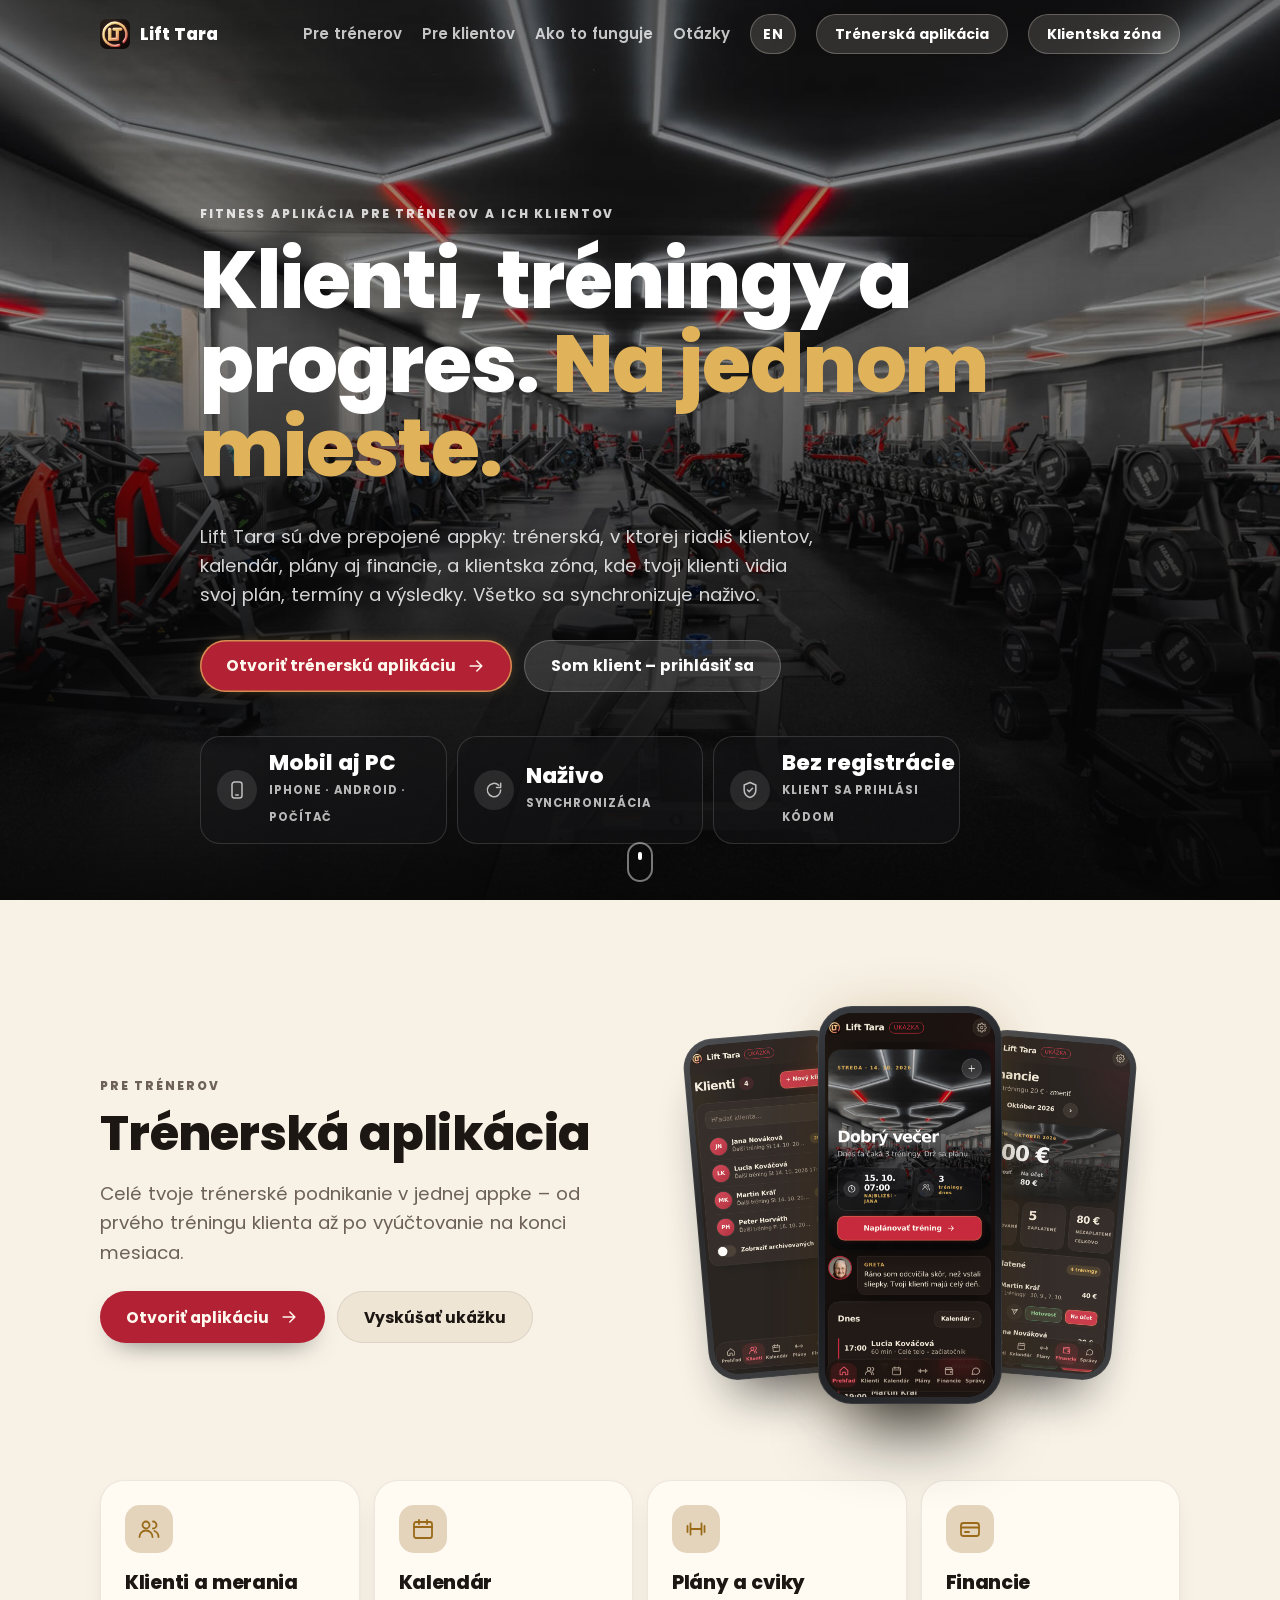
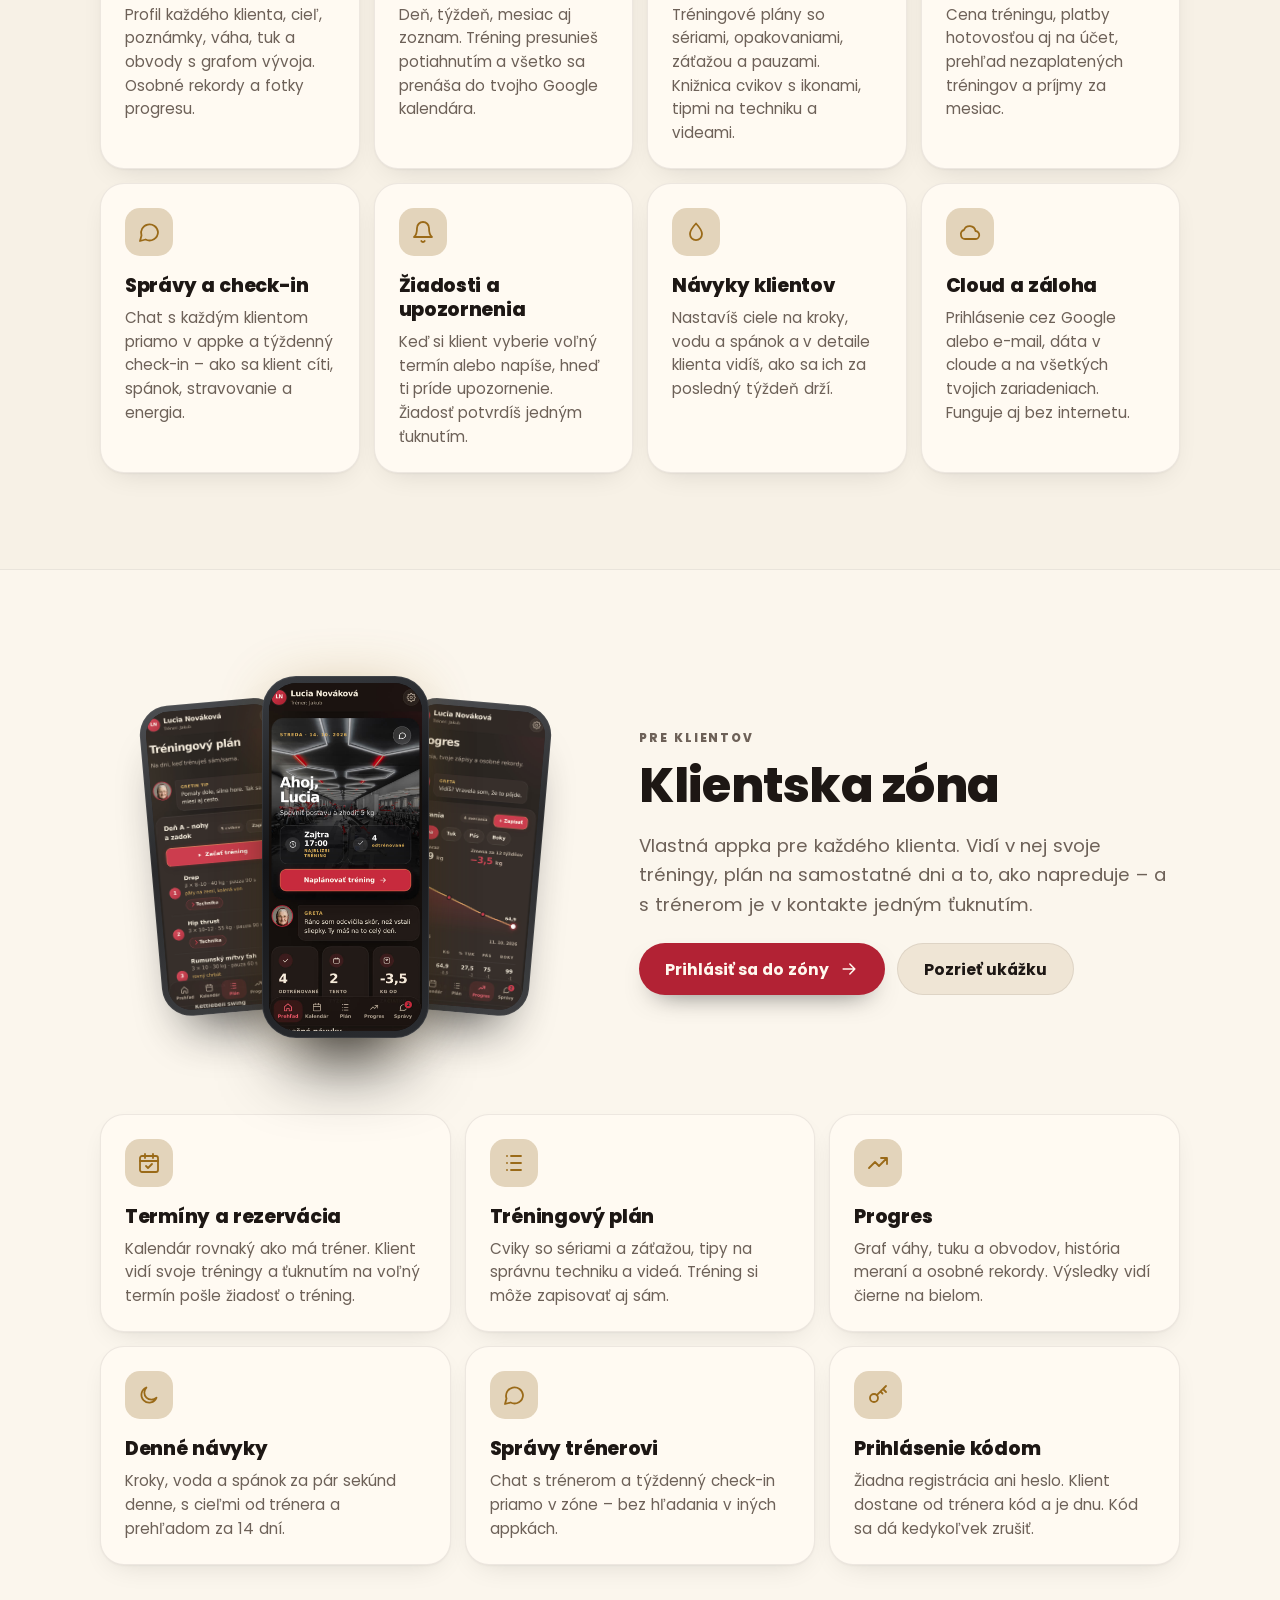
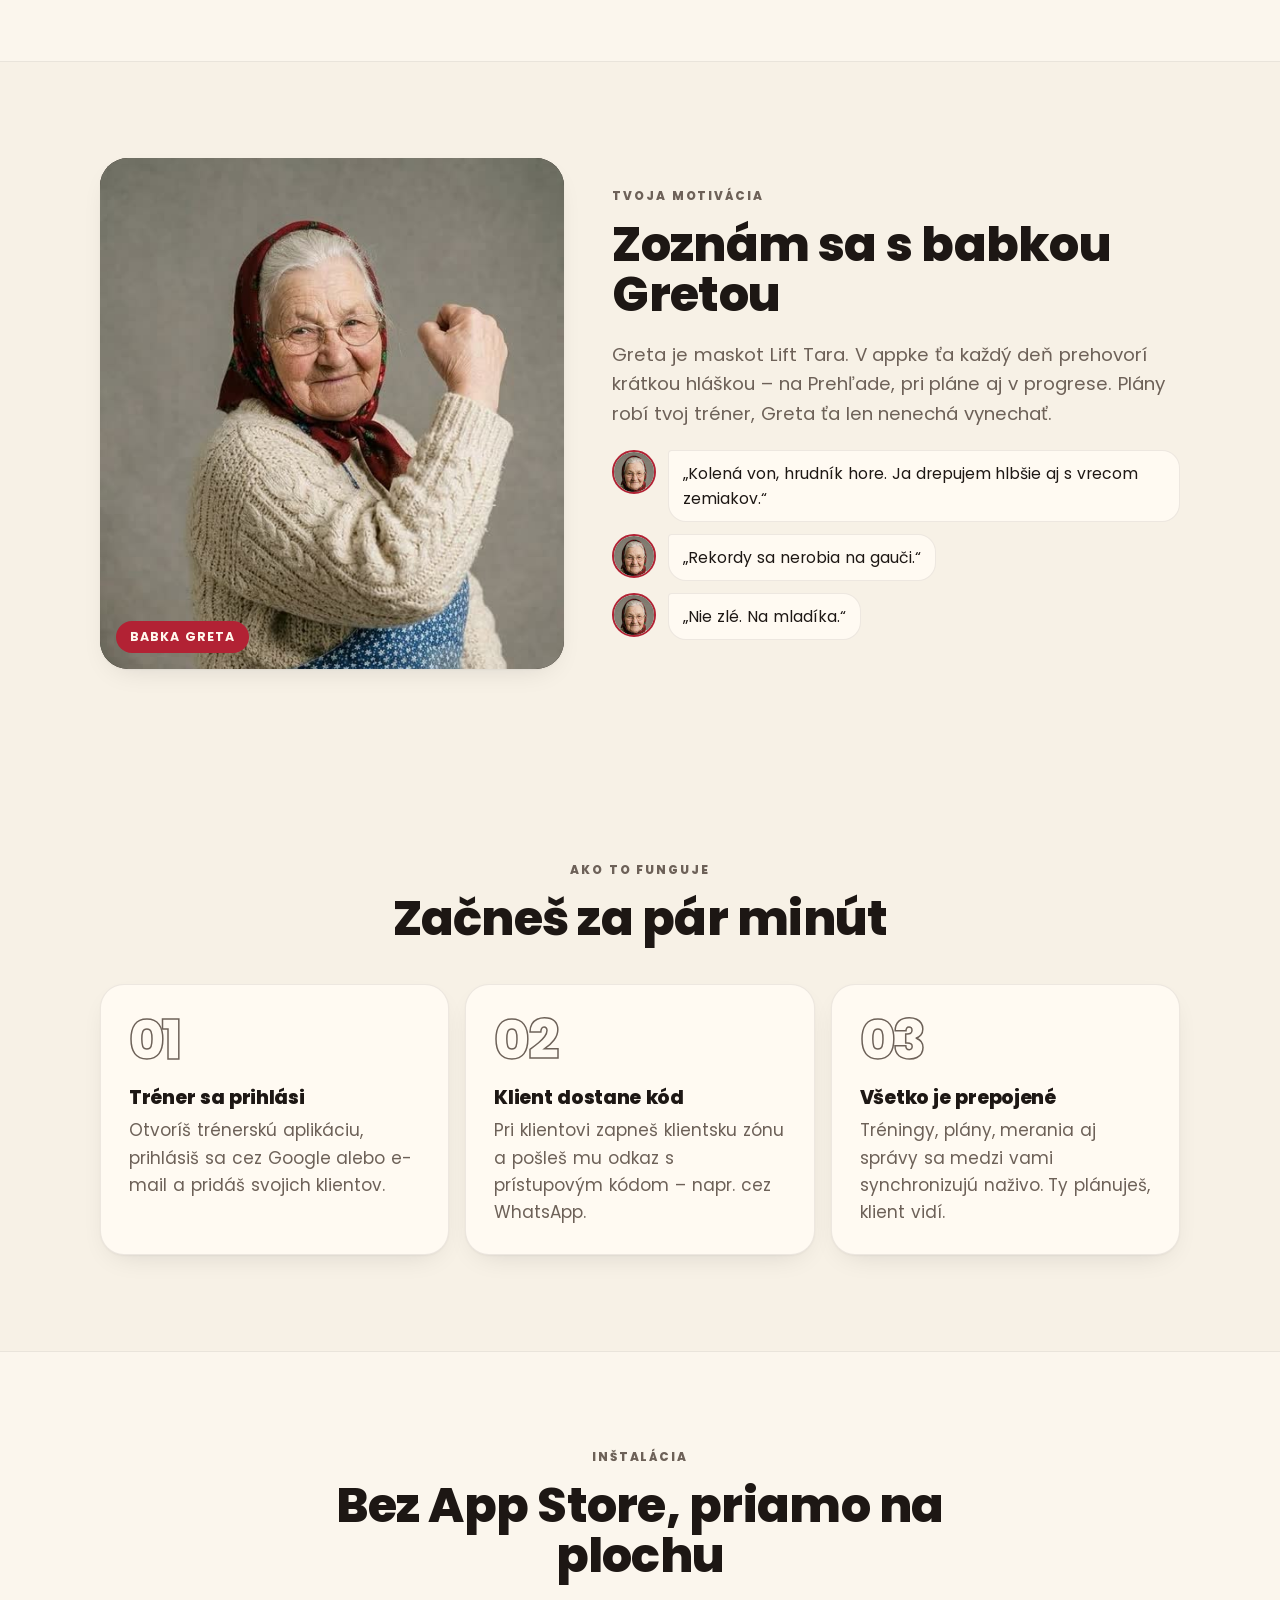
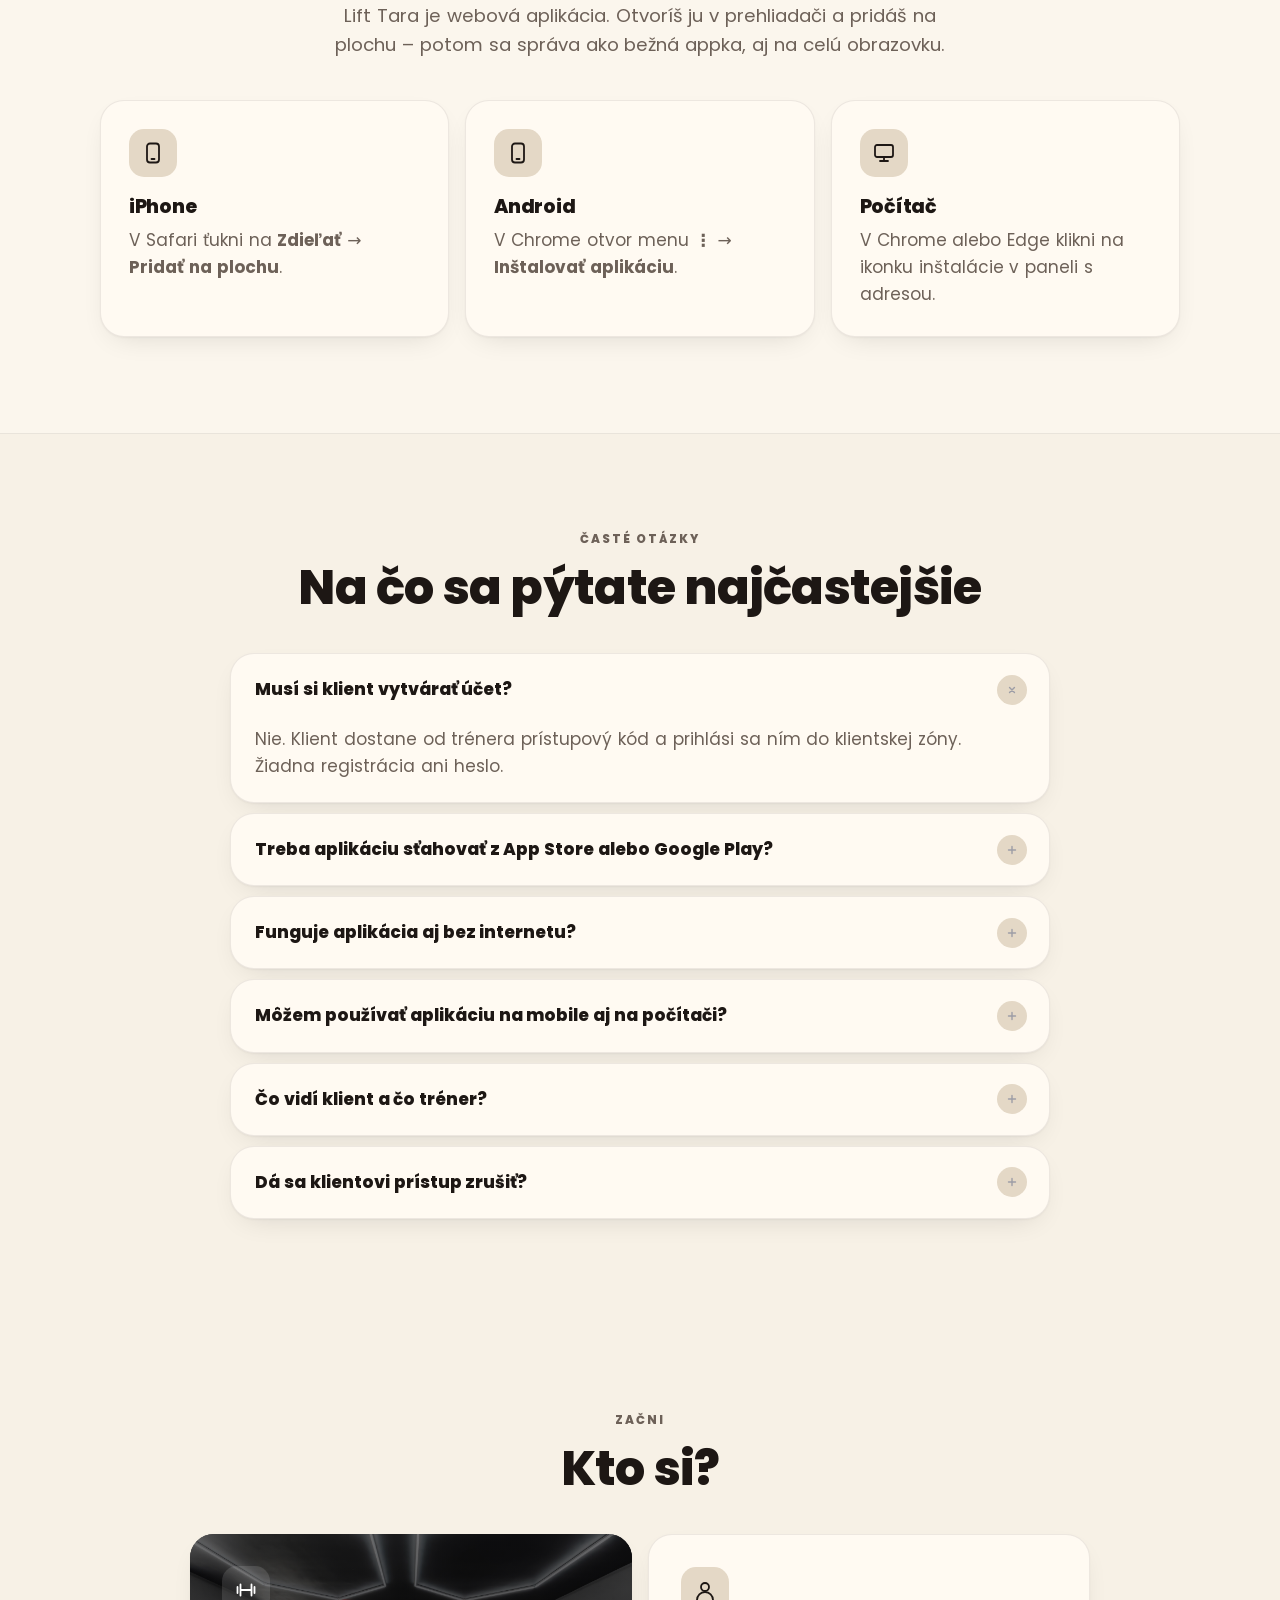
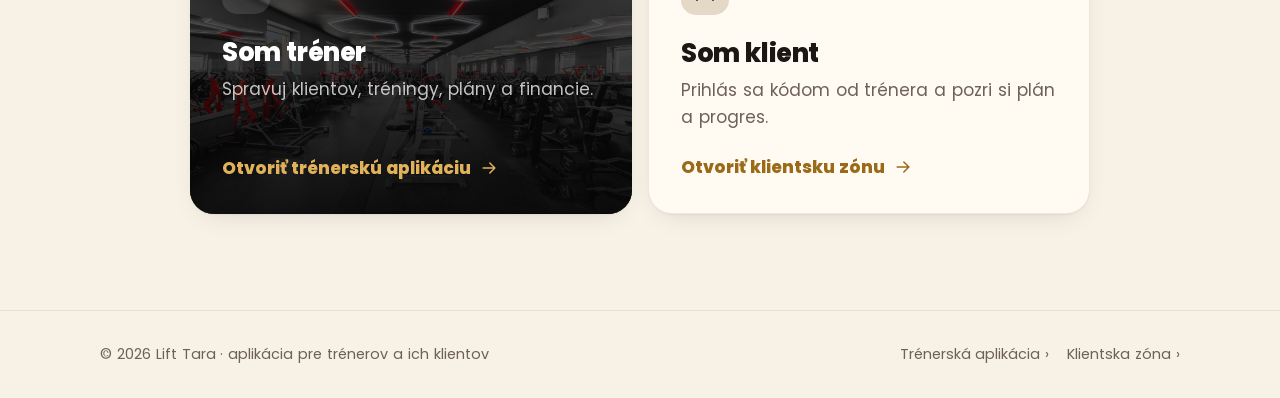
==== commit 2f0a9239: "Greta dizajn na webe a v klientskej zóne: paleta, Poppins (v repozitári), Greta na prihlásení, Prehľ" ====
--- a/index.html
+++ b/index.html
@@ -6,10 +6,10 @@
   <title>Lift Tara – fitness aplikácia pre trénerov a ich klientov</title>
   <meta name="description" content="Lift Tara je aplikácia pre osobných trénerov a ich klientov: klienti, kalendár prepojený s Google kalendárom, tréningové plány, financie, správy a progres. Klient má vlastnú zónu s plánom, rezerváciou termínov a návykmi.">
   <meta name="color-scheme" content="dark light">
-  <meta name="theme-color" content="#0b0b0c" media="(prefers-color-scheme: dark)">
-  <meta name="theme-color" content="#eceef1" media="(prefers-color-scheme: light)">
-  <link rel="icon" href="icons/icon.svg?v=3" type="image/svg+xml">
-  <link rel="apple-touch-icon" href="icons/icon-192.png?v=3">
+  <meta name="theme-color" content="#15100e" media="(prefers-color-scheme: dark)">
+  <meta name="theme-color" content="#f7f1e6" media="(prefers-color-scheme: light)">
+  <link rel="icon" href="icons/icon.svg?v=4" type="image/svg+xml">
+  <link rel="apple-touch-icon" href="icons/icon-192.png?v=4">
   <link rel="canonical" href="https://koval9720.github.io/web/">
   <link rel="alternate" hreflang="sk" href="https://koval9720.github.io/web/">
   <link rel="alternate" hreflang="en" href="https://koval9720.github.io/web/en/">
@@ -30,8 +30,8 @@
   <meta name="twitter:description" content="Klienti, kalendár, plány, financie a progres na jednom mieste.">
   <meta name="twitter:image" content="https://koval9720.github.io/web/icons/og.jpg?v=1">
   <link rel="preload" as="image" href="icons/hero.jpg">
-  <style>html, body { background: #0b0b0c; } @media (prefers-color-scheme: light) { html, body { background: #eceef1; } }</style>
-  <link rel="stylesheet" href="css/web.css?v=3">
+  <style>html, body { background: #15100e; } @media (prefers-color-scheme: light) { html, body { background: #f7f1e6; } }</style>
+  <link rel="stylesheet" href="css/web.css?v=4">
   <script type="application/ld+json">
 [
  {
@@ -63,7 +63,7 @@
 <body>
   <header class="site-top" id="top">
     <div class="wrap">
-      <a href="#" class="brand"><img src="icons/icon.svg?v=3" alt=""> Lift Tara</a>
+      <a href="#" class="brand"><img src="icons/icon.svg?v=4" alt=""> Lift Tara</a>
       <nav class="menu" aria-label="Hlavné menu">
         <a href="#trener">Pre trénerov</a>
         <a href="#klient">Pre klientov</a>
@@ -148,6 +148,23 @@
           <article class="card feat rv"><span class="ic"><svg class="i" viewBox="0 0 24 24" aria-hidden="true"><path d="M19.5 14.6A7.8 7.8 0 1 1 9.4 4.5a6.3 6.3 0 0 0 10.1 10.1z"/></svg></span><h3>Denné návyky</h3><p>Kroky, voda a spánok za pár sekúnd denne, s cieľmi od trénera a prehľadom za 14 dní.</p></article>
           <article class="card feat rv"><span class="ic"><svg class="i" viewBox="0 0 24 24" aria-hidden="true"><path d="M21 12a8.5 8.5 0 0 1-12.4 7.5L3 21l1.5-5.4A8.5 8.5 0 1 1 21 12z"/></svg></span><h3>Správy trénerovi</h3><p>Chat s trénerom a týždenný check-in priamo v zóne – bez hľadania v iných appkách.</p></article>
           <article class="card feat rv"><span class="ic"><svg class="i" viewBox="0 0 24 24" aria-hidden="true"><circle cx="8" cy="15" r="4"/><path d="M10.8 12.2L20 3M17 6l3 3M14.5 8.5l2 2"/></svg></span><h3>Prihlásenie kódom</h3><p>Žiadna registrácia ani heslo. Klient dostane od trénera kód a je dnu. Kód sa dá kedykoľvek zrušiť.</p></article>
+        </div>
+      </div>
+    </section>
+
+    <!-- ===== Babka Greta ===== -->
+    <section id="greta" class="section">
+      <div class="wrap greta-sec">
+        <div class="greta-photo rv"><img src="icons/greta/flex.jpg" alt="Babka Greta ukazuje biceps" loading="lazy" width="520" height="578"><span class="tag">BABKA GRETA</span></div>
+        <div class="rv">
+          <p class="eyebrow">Tvoja motivácia</p>
+          <h2>Zoznám sa s babkou Gretou</h2>
+          <p class="lead">Greta je maskot Lift Tara. V appke ťa každý deň prehovorí krátkou hláškou – na Prehľade, pri pláne aj v progrese. Plány robí tvoj tréner, Greta ťa len nenechá vynechať.</p>
+          <div class="quotes">
+            <div class="quote-b"><img src="icons/greta/avatar.jpg" alt="" width="44" height="44" loading="lazy"><p>„Kolená von, hrudník hore. Ja drepujem hlbšie aj s vrecom zemiakov.“</p></div>
+            <div class="quote-b"><img src="icons/greta/avatar.jpg" alt="" width="44" height="44" loading="lazy"><p>„Rekordy sa nerobia na gauči.“</p></div>
+            <div class="quote-b"><img src="icons/greta/avatar.jpg" alt="" width="44" height="44" loading="lazy"><p>„Nie zlé. Na mladíka.“</p></div>
+          </div>
         </div>
       </div>
     </section>
--- a/css/web.css
+++ b/css/web.css
@@ -1,3 +1,14 @@
+/* Písmo Poppins – uložené v appke (funguje offline, nič sa neposiela na Google) */
+@font-face { font-family: 'Poppins'; font-style: normal; font-weight: 400; font-display: swap; src: url(../fonts/poppins-400-latin-ext.woff2) format('woff2'); unicode-range: U+0100-02BA, U+02BD-02C5, U+02C7-02CC, U+02CE-02D7, U+02DD-02FF, U+0304, U+0308, U+0329, U+1D00-1DBF, U+1E00-1E9F, U+1EF2-1EFF, U+2020, U+20A0-20AB, U+20AD-20C4, U+2113, U+2C60-2C7F, U+A720-A7FF; }
+@font-face { font-family: 'Poppins'; font-style: normal; font-weight: 400; font-display: swap; src: url(../fonts/poppins-400-latin.woff2) format('woff2'); unicode-range: U+0000-00FF, U+0131, U+0152-0153, U+02BB-02BC, U+02C6, U+02DA, U+02DC, U+0304, U+0308, U+0329, U+2000-206F, U+20AC, U+2122, U+2191, U+2193, U+2212, U+2215, U+FEFF, U+FFFD; }
+@font-face { font-family: 'Poppins'; font-style: normal; font-weight: 500; font-display: swap; src: url(../fonts/poppins-500-latin-ext.woff2) format('woff2'); unicode-range: U+0100-02BA, U+02BD-02C5, U+02C7-02CC, U+02CE-02D7, U+02DD-02FF, U+0304, U+0308, U+0329, U+1D00-1DBF, U+1E00-1E9F, U+1EF2-1EFF, U+2020, U+20A0-20AB, U+20AD-20C4, U+2113, U+2C60-2C7F, U+A720-A7FF; }
+@font-face { font-family: 'Poppins'; font-style: normal; font-weight: 500; font-display: swap; src: url(../fonts/poppins-500-latin.woff2) format('woff2'); unicode-range: U+0000-00FF, U+0131, U+0152-0153, U+02BB-02BC, U+02C6, U+02DA, U+02DC, U+0304, U+0308, U+0329, U+2000-206F, U+20AC, U+2122, U+2191, U+2193, U+2212, U+2215, U+FEFF, U+FFFD; }
+@font-face { font-family: 'Poppins'; font-style: normal; font-weight: 600; font-display: swap; src: url(../fonts/poppins-600-latin-ext.woff2) format('woff2'); unicode-range: U+0100-02BA, U+02BD-02C5, U+02C7-02CC, U+02CE-02D7, U+02DD-02FF, U+0304, U+0308, U+0329, U+1D00-1DBF, U+1E00-1E9F, U+1EF2-1EFF, U+2020, U+20A0-20AB, U+20AD-20C4, U+2113, U+2C60-2C7F, U+A720-A7FF; }
+@font-face { font-family: 'Poppins'; font-style: normal; font-weight: 600; font-display: swap; src: url(../fonts/poppins-600-latin.woff2) format('woff2'); unicode-range: U+0000-00FF, U+0131, U+0152-0153, U+02BB-02BC, U+02C6, U+02DA, U+02DC, U+0304, U+0308, U+0329, U+2000-206F, U+20AC, U+2122, U+2191, U+2193, U+2212, U+2215, U+FEFF, U+FFFD; }
+@font-face { font-family: 'Poppins'; font-style: normal; font-weight: 700; font-display: swap; src: url(../fonts/poppins-700-latin-ext.woff2) format('woff2'); unicode-range: U+0100-02BA, U+02BD-02C5, U+02C7-02CC, U+02CE-02D7, U+02DD-02FF, U+0304, U+0308, U+0329, U+1D00-1DBF, U+1E00-1E9F, U+1EF2-1EFF, U+2020, U+20A0-20AB, U+20AD-20C4, U+2113, U+2C60-2C7F, U+A720-A7FF; }
+@font-face { font-family: 'Poppins'; font-style: normal; font-weight: 700; font-display: swap; src: url(../fonts/poppins-700-latin.woff2) format('woff2'); unicode-range: U+0000-00FF, U+0131, U+0152-0153, U+02BB-02BC, U+02C6, U+02DA, U+02DC, U+0304, U+0308, U+0329, U+2000-206F, U+20AC, U+2122, U+2191, U+2193, U+2212, U+2215, U+FEFF, U+FFFD; }
+@font-face { font-family: 'Poppins'; font-style: normal; font-weight: 800; font-display: swap; src: url(../fonts/poppins-800-latin-ext.woff2) format('woff2'); unicode-range: U+0100-02BA, U+02BD-02C5, U+02C7-02CC, U+02CE-02D7, U+02DD-02FF, U+0304, U+0308, U+0329, U+1D00-1DBF, U+1E00-1E9F, U+1EF2-1EFF, U+2020, U+20A0-20AB, U+20AD-20C4, U+2113, U+2C60-2C7F, U+A720-A7FF; }
+@font-face { font-family: 'Poppins'; font-style: normal; font-weight: 800; font-display: swap; src: url(../fonts/poppins-800-latin.woff2) format('woff2'); unicode-range: U+0000-00FF, U+0131, U+0152-0153, U+02BB-02BC, U+02C6, U+02DA, U+02DC, U+0304, U+0308, U+0329, U+2000-206F, U+20AC, U+2122, U+2191, U+2193, U+2212, U+2215, U+FEFF, U+FFFD; }
 /* =========================================================
    Web trénera – rovnaký dizajn ako appky (2026):
    čiernobiely, fotka posilňovne, tyrkysová len ako akcent,
@@ -5,22 +16,22 @@
    ========================================================= */
 :root {
   color-scheme: dark light;
-  --bg: #0b0b0c; --surface: #161618; --surface-2: #1f1f22; --surface-3: #2a2a2e;
-  --border: rgba(255, 255, 255, .08); --text: #f5f5f6; --muted: #9d9da6;
-  --accent: #6fd0c4; --cta: #ffffff; --cta-ink: #0b0b0c;
-  --glass: rgba(14, 14, 16, .72);
+  --bg: #15100e; --surface: #221a16; --surface-2: #2c221d; --surface-3: #3a2e27;
+  --border: rgba(246, 236, 220, .08); --text: #f6ecdc; --muted: #b4a594;
+  --accent: #e0b25a; --red: #c62a3c; --cta: #c62a3c; --cta-ink: #fff8ee;
+  --glass: rgba(27, 20, 17, .82);
   --shadow: 0 1px 0 rgba(255, 255, 255, .04) inset, 0 18px 40px -26px rgba(0, 0, 0, .9);
   --radius: 24px;
-  --ring: inset 0 0 0 1.5px rgba(111, 208, 196, .75), 0 0 14px -4px rgba(111, 208, 196, .45);
-  --font: -apple-system, BlinkMacSystemFont, "SF Pro Display", "SF Pro Text", "Inter", system-ui, "Segoe UI", Roboto, sans-serif;
+  --ring: inset 0 0 0 1.5px rgba(224, 178, 90, .75), 0 0 14px -4px rgba(224, 178, 90, .45);
+  --font: "Poppins", -apple-system, BlinkMacSystemFont, "Segoe UI", system-ui, sans-serif;
   --ease: cubic-bezier(.2, .8, .2, 1); --spring: cubic-bezier(.3, 1.35, .5, 1);
 }
 @media (prefers-color-scheme: light) {
   :root {
-    --bg: #eceef1; --surface: #ffffff; --surface-2: #f2f3f5; --surface-3: #e6e7ea;
-    --border: rgba(15, 17, 20, .08); --text: #0e0f11; --muted: #5c6168;
-    --accent: #157268; --cta: #0e0f11; --cta-ink: #ffffff;
-    --glass: rgba(255, 255, 255, .78);
+    --bg: #f7f1e6; --surface: #fffaf2; --surface-2: #efe5d5; --surface-3: #e4d8c6;
+    --border: rgba(29, 23, 20, .08); --text: #1d1714; --muted: #6d6158;
+    --accent: #9a6a18; --red: #b22234; --cta: #b22234; --cta-ink: #fff8ee;
+    --glass: rgba(255, 250, 242, .86);
     --shadow: 0 1px 2px rgba(15, 17, 20, .04), 0 10px 30px -14px rgba(15, 17, 20, .16);
   }
 }
@@ -81,7 +92,7 @@
 .hero-section .eyebrow { color: rgba(255, 255, 255, .8); }
 .hero-section h1 { max-width: 880px; }
 .hero-section h1 em { font-style: normal; color: var(--accent); }
-@media (prefers-color-scheme: light) { .hero-section h1 em { color: #6fd0c4; } }
+@media (prefers-color-scheme: light) { .hero-section h1 em { color: #e0b25a; } }
 .hero-section .lead { color: rgba(255, 255, 255, .82); }
 .actions { display: flex; flex-wrap: wrap; gap: 12px; margin-top: 30px; }
 .tiles { display: grid; grid-template-columns: repeat(3, minmax(0, 1fr)); gap: 10px; margin-top: 44px; max-width: 760px; }
@@ -138,7 +149,7 @@
 .price-card.featured .price span, .price-card.featured .muted { color: rgba(255, 255, 255, .75); }
 .price-card.featured .checks li::before { background-color: rgba(255, 255, 255, .14); }
 .price-card.featured .btn.primary { background: #fff; color: #0b0b0c; box-shadow: var(--ring); }
-.badge { align-self: flex-start; display: inline-flex; padding: 5px 12px; border-radius: 999px; font-size: .74rem; font-weight: 800; letter-spacing: .04em; background: var(--accent); color: #062522; margin-bottom: 10px; }
+.badge { align-self: flex-start; display: inline-flex; padding: 5px 12px; border-radius: 999px; font-size: .74rem; font-weight: 800; letter-spacing: .04em; background: var(--accent); color: #1d1714; margin-bottom: 10px; }
 @media (max-width: 900px) { .price-card.featured { transform: none; } }
 
 /* Kroky */
@@ -191,7 +202,7 @@
 .map::before { content: ""; position: absolute; inset: 0; background: rgba(6, 6, 7, .55); transition: background .3s; }
 .map:hover::before { background: rgba(6, 6, 7, .35); }
 .map > * { position: relative; }
-.map .pin { width: 56px; height: 56px; border-radius: 50%; display: grid; place-items: center; background: var(--accent); color: #062522; box-shadow: 0 0 0 0 rgba(111, 208, 196, .6); animation: pin-pulse 2s ease-out infinite; }
+.map .pin { width: 56px; height: 56px; border-radius: 50%; display: grid; place-items: center; background: var(--accent); color: #1d1714; box-shadow: 0 0 0 0 rgba(224, 178, 90, .6); animation: pin-pulse 2s ease-out infinite; }
 @keyframes pin-pulse { 70%, 100% { box-shadow: 0 0 0 18px transparent; } }
 
 .footer { border-top: 1px solid var(--border); padding: 32px 0 calc(32px + env(safe-area-inset-bottom)); color: var(--muted); font-size: .9rem; }
@@ -264,7 +275,7 @@
 .cta-card.dark::before { content: ""; position: absolute; inset: 0; z-index: -2; background: url(../icons/hero.jpg) 60% 40% / cover; }
 .cta-card.dark::after { content: ""; position: absolute; inset: 0; z-index: -1; background: linear-gradient(180deg, rgba(6, 6, 7, .5), rgba(6, 6, 7, .92)); }
 .cta-card.dark p { color: rgba(255, 255, 255, .75); }
-.cta-card.dark .go { color: #6fd0c4; }
+.cta-card.dark .go { color: #e0b25a; }
 .cta-card.dark .ic { background: rgba(255, 255, 255, .12); color: #fff; }
 
 .foot-links { display: flex; flex-wrap: wrap; gap: 18px; }
@@ -277,3 +288,21 @@
 @media (max-width: 380px) { .brand { font-size: .98rem; } .menu .btn.small { padding: 0 11px; } }
 .brand { white-space: nowrap; }
 @media (max-width: 420px) { .site-top .wrap { gap: 8px; } .menu { gap: 6px; } .menu .btn.small { padding: 0 10px; font-size: .82rem; min-height: 36px; } .menu .btn.lang { min-width: 36px; padding: 0 8px; } .brand { gap: 8px; } .brand img { width: 26px; height: 26px; } }
+
+/* ===== Greta dizajn: červené tlačidlá, zlaté akcenty, Greta ===== */
+.hero-section .btn.primary, .btn.primary { background: var(--cta); color: var(--cta-ink); }
+.hero-section h1 em, .hero-section h1 em { color: #e0b25a; }
+.site-top:not(.solid) .menu .btn { background: rgba(255, 245, 230, .14); border-color: rgba(255, 245, 230, .25); }
+.greta-sec { display: grid; grid-template-columns: .9fr 1.1fr; gap: 48px; align-items: center; }
+@media (max-width: 860px) { .greta-sec { grid-template-columns: 1fr; gap: 28px; } }
+.greta-photo { position: relative; border-radius: 28px; overflow: hidden; aspect-ratio: 4 / 4.4; background: #2c221d; box-shadow: var(--shadow); }
+.greta-photo img { width: 100%; height: 100%; object-fit: cover; object-position: center 20%; }
+.greta-photo .tag { position: absolute; left: 16px; bottom: 16px; padding: 6px 14px; border-radius: 999px; background: var(--red); color: #fff8ee; font-size: .78rem; font-weight: 700; letter-spacing: .08em; }
+.quotes { display: grid; gap: 12px; margin-top: 22px; }
+.quote-b { display: flex; gap: 12px; align-items: flex-start; }
+.quote-b img { width: 44px; height: 44px; border-radius: 50%; object-fit: cover; border: 2px solid var(--red); flex: none; }
+.quote-b p { margin: 0; background: var(--surface); border: 1px solid var(--border); border-radius: 4px 18px 18px 18px; padding: 10px 14px; font-size: .98rem; }
+/* Poppins je širšie písmo – mierne rozostupy namiesto pôvodných záporných */
+h1, h2, h3 { letter-spacing: -.015em; }
+.btn, .brand, .tile b, .price, p, li { letter-spacing: 0; }
+body { word-spacing: .05em; }
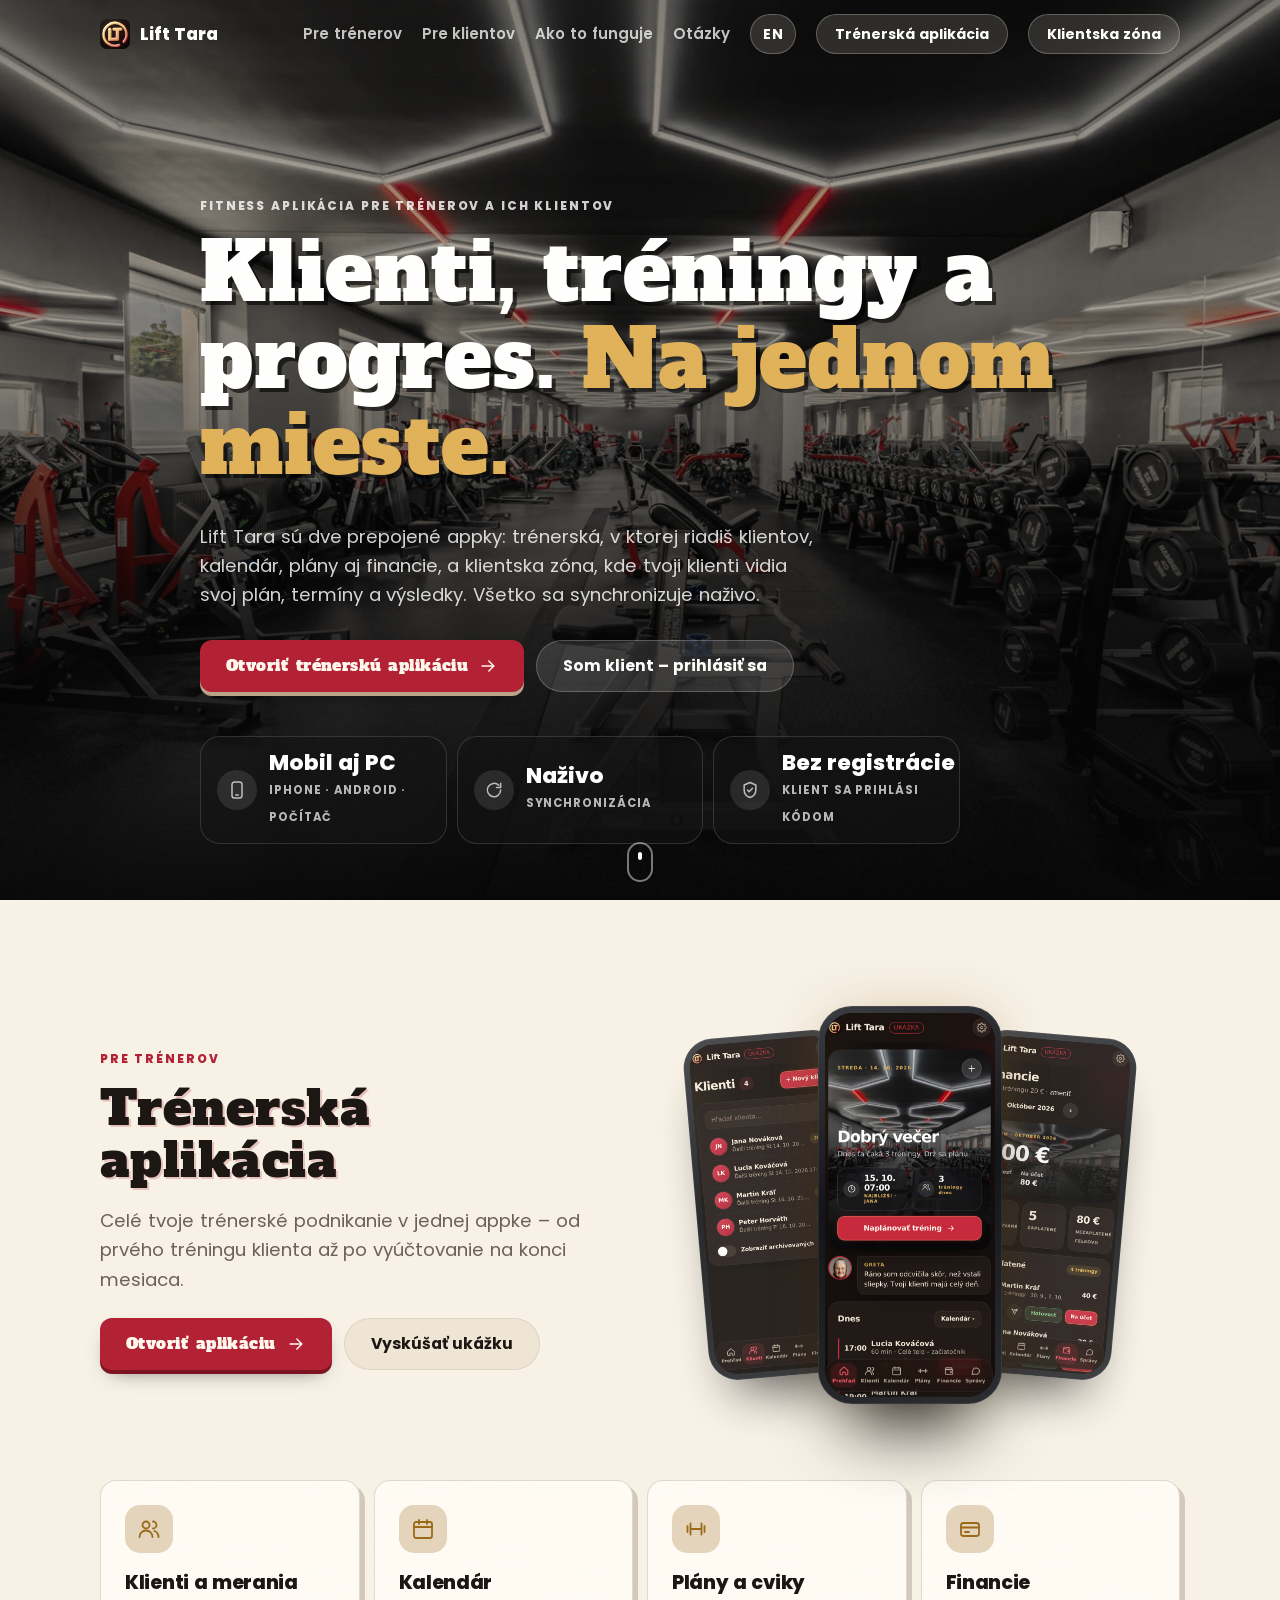
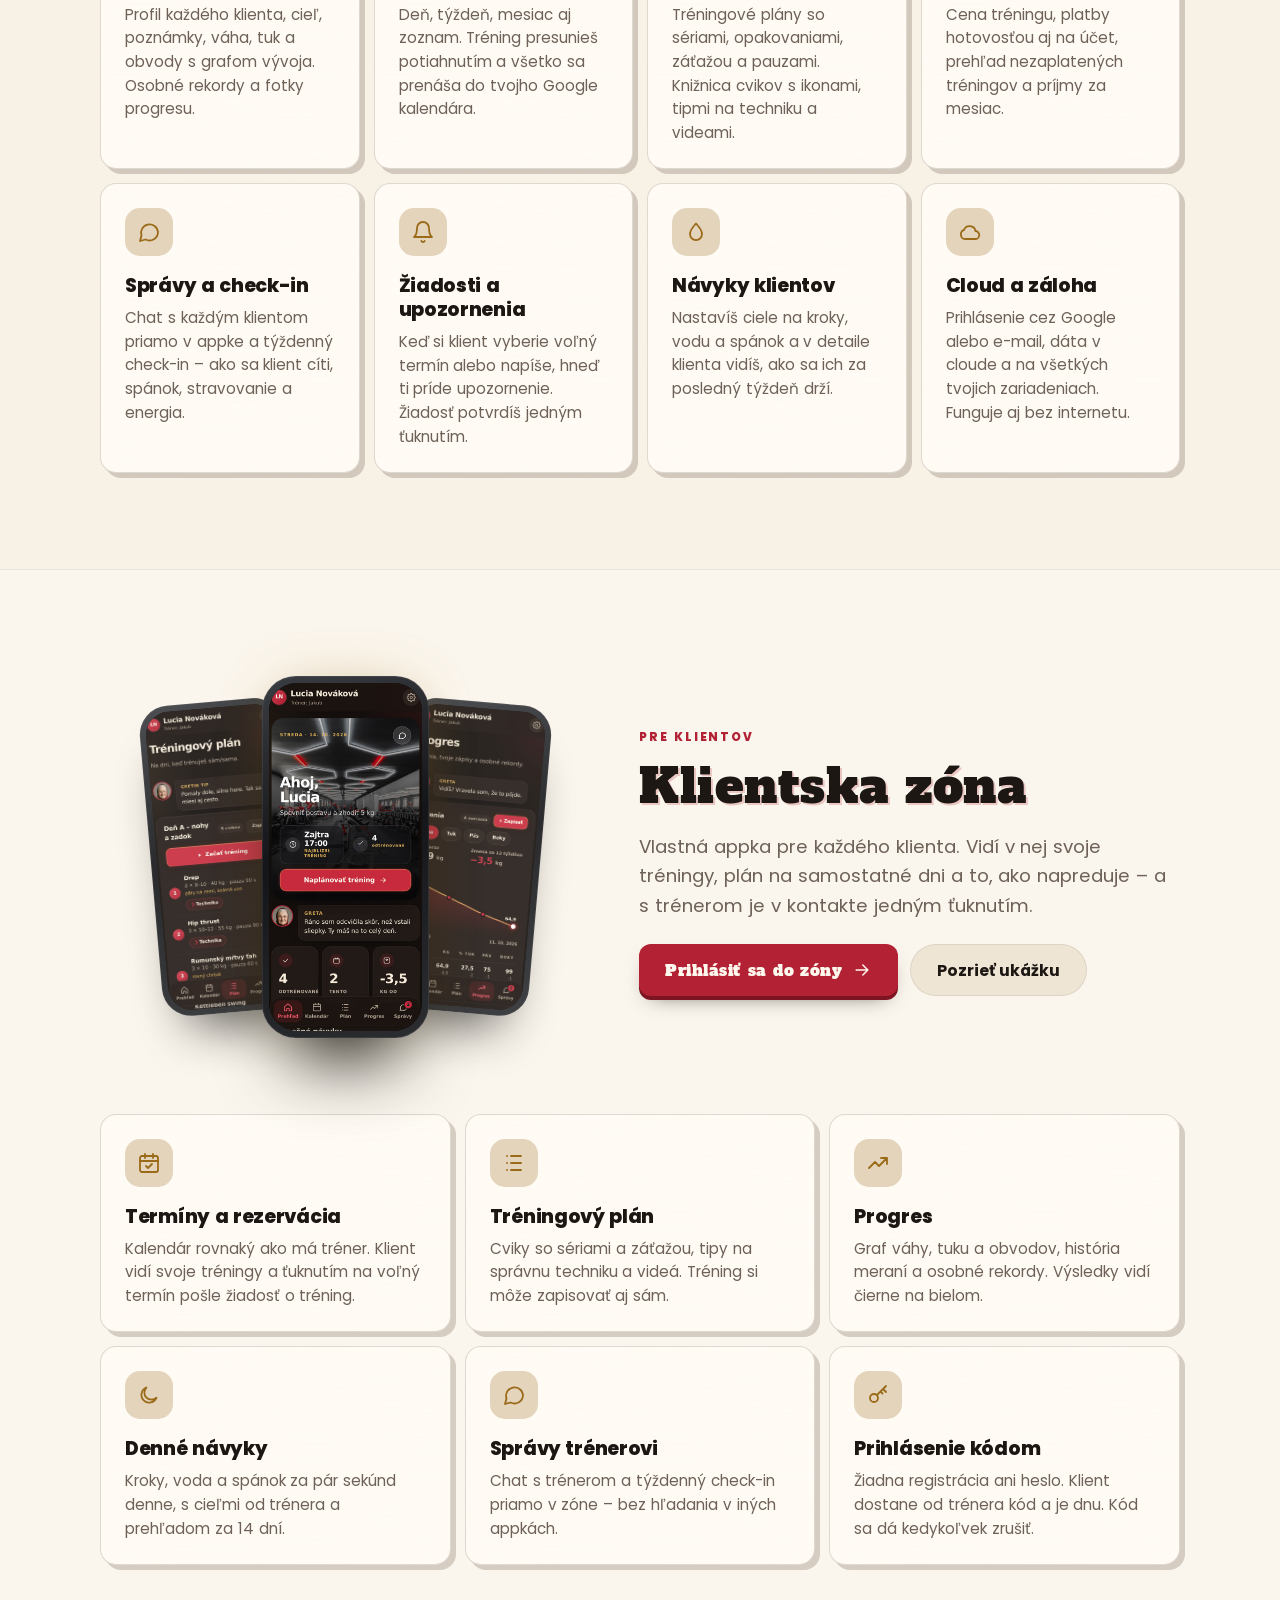
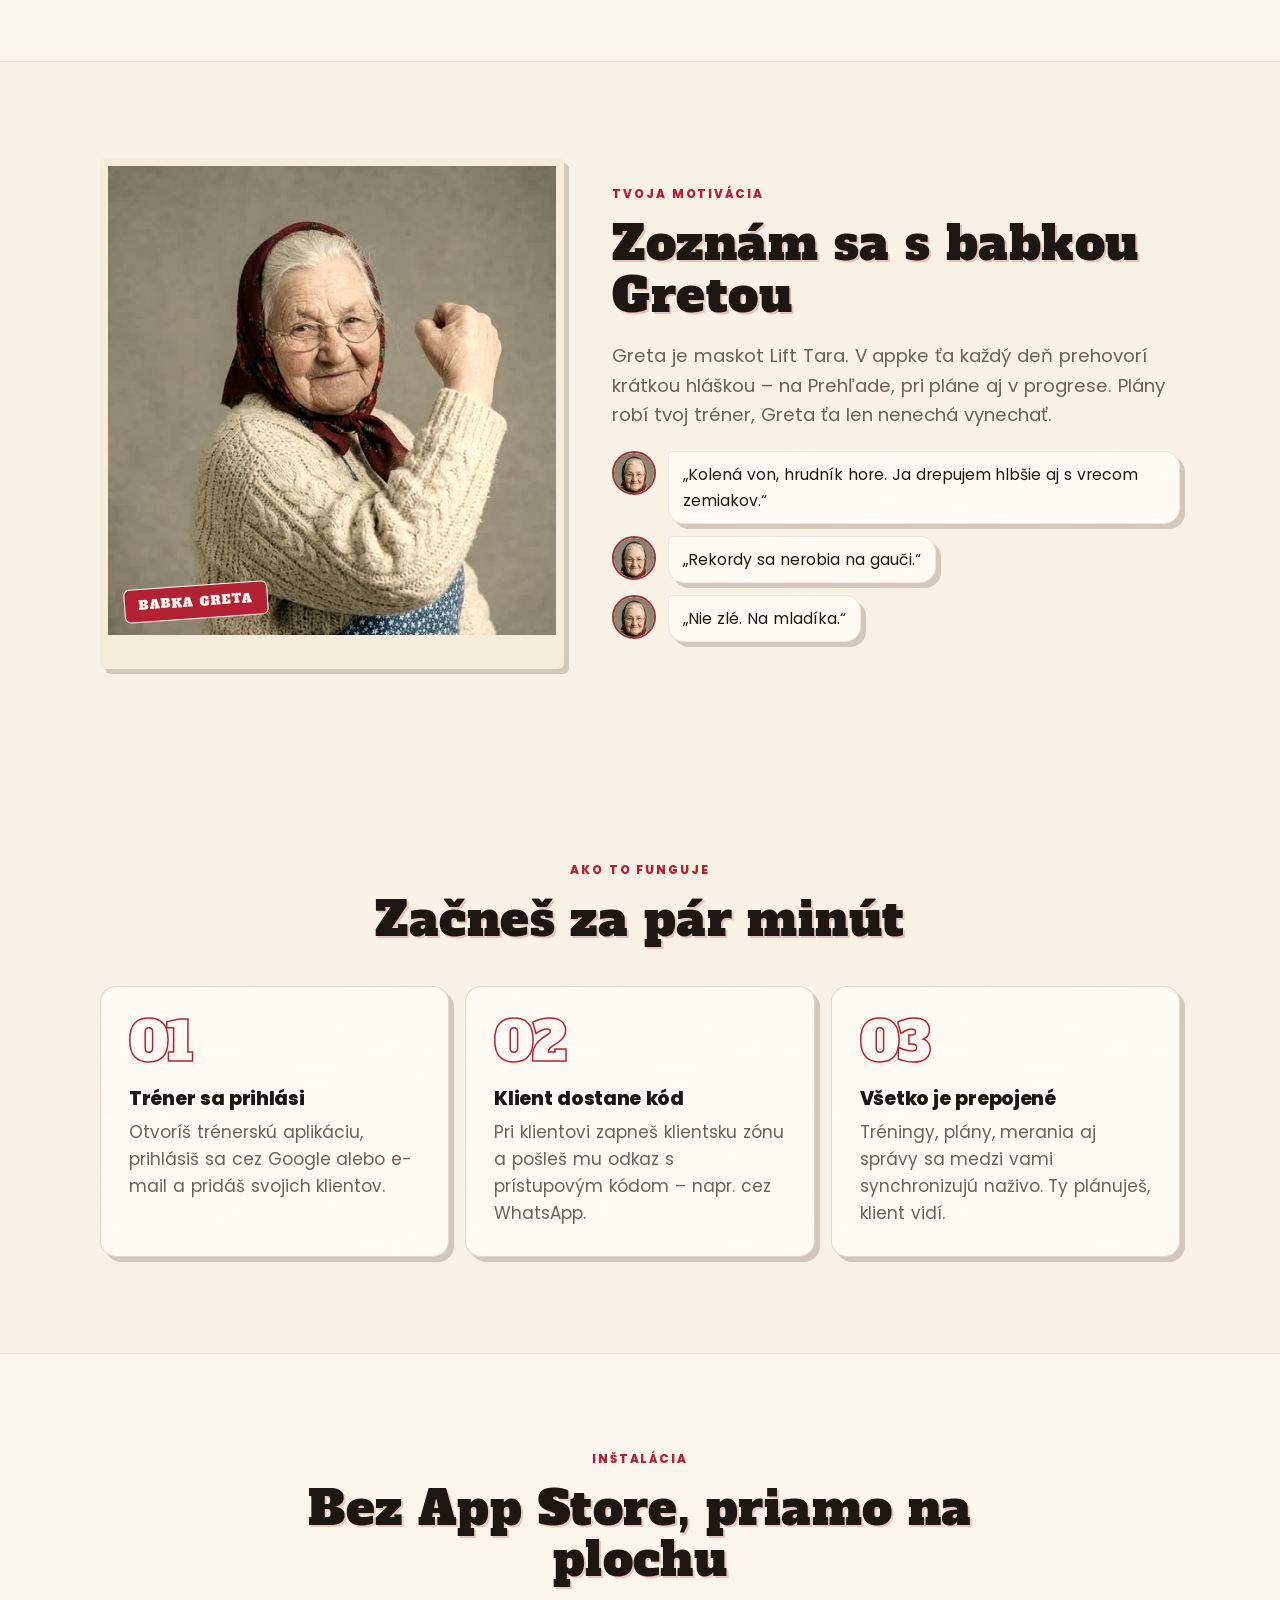
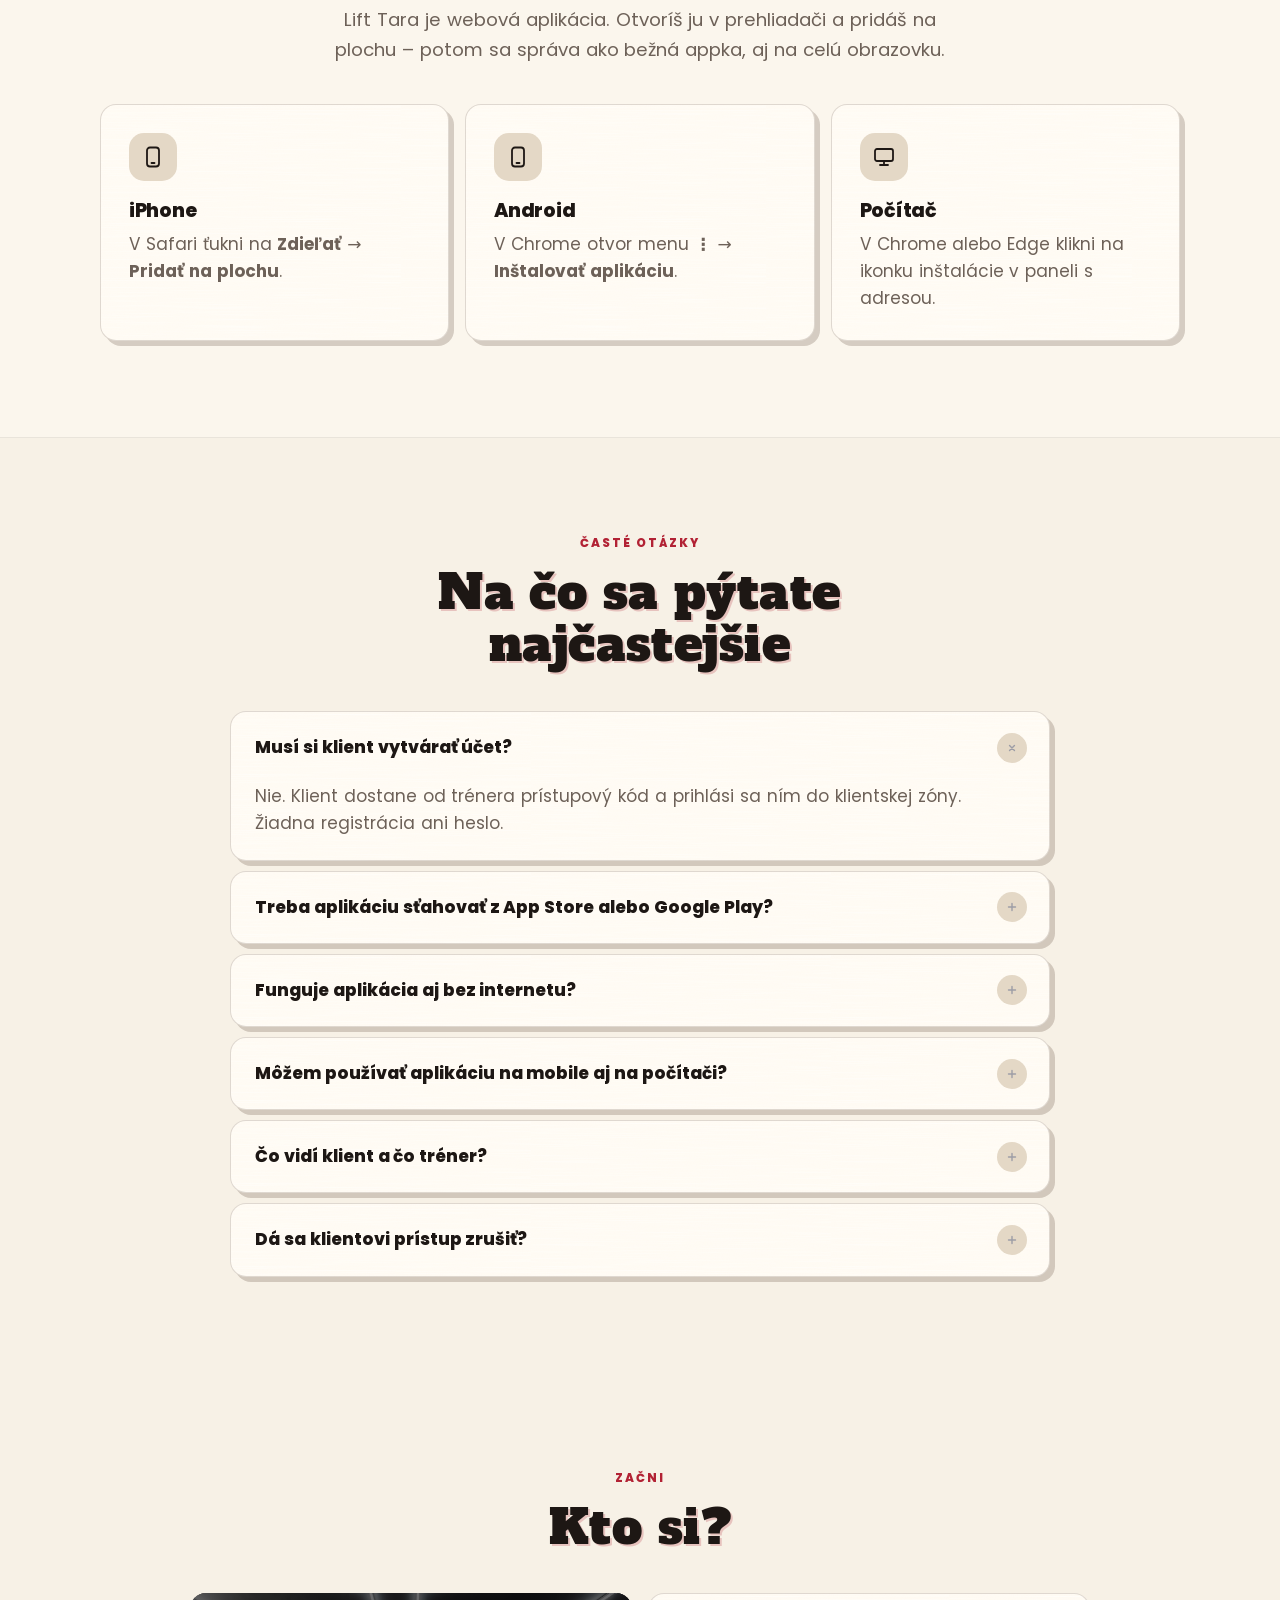
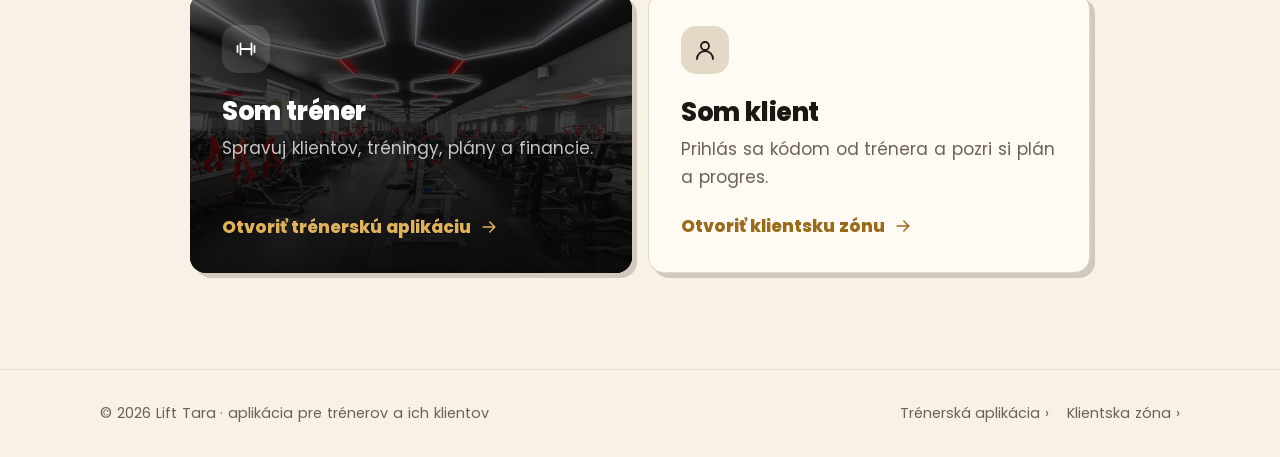
==== commit 5d0c885e: "Rozbité retro: zrnitý papier, ošúchané karty, plagátové písmo Nad Greta dizajnom: zrno a viněta cez " ====
--- a/index.html
+++ b/index.html
@@ -31,7 +31,7 @@
   <meta name="twitter:image" content="https://koval9720.github.io/web/icons/og.jpg?v=1">
   <link rel="preload" as="image" href="icons/hero.jpg">
   <style>html, body { background: #15100e; } @media (prefers-color-scheme: light) { html, body { background: #f7f1e6; } }</style>
-  <link rel="stylesheet" href="css/web.css?v=4">
+  <link rel="stylesheet" href="css/web.css?v=5">
   <script type="application/ld+json">
 [
  {
--- a/css/web.css
+++ b/css/web.css
@@ -1,3 +1,5 @@
+@font-face { font-family: 'Alfa Slab One'; font-style: normal; font-weight: 400; font-display: swap; src: url(../fonts/alfaslab-latin-ext.woff2) format('woff2'); unicode-range: U+0100-02BA, U+02BD-02C5, U+02C7-02CC, U+02CE-02D7, U+02DD-02FF, U+0304, U+0308, U+0329, U+1D00-1DBF, U+1E00-1E9F, U+1EF2-1EFF, U+2020, U+20A0-20AB, U+20AD-20C4, U+2113, U+2C60-2C7F, U+A720-A7FF; }
+@font-face { font-family: 'Alfa Slab One'; font-style: normal; font-weight: 400; font-display: swap; src: url(../fonts/alfaslab-latin.woff2) format('woff2'); unicode-range: U+0000-00FF, U+0131, U+0152-0153, U+02BB-02BC, U+02C6, U+02DA, U+02DC, U+0304, U+0308, U+0329, U+2000-206F, U+20AC, U+2122, U+2191, U+2193, U+2212, U+2215, U+FEFF, U+FFFD; }
 /* Písmo Poppins – uložené v appke (funguje offline, nič sa neposiela na Google) */
 @font-face { font-family: 'Poppins'; font-style: normal; font-weight: 400; font-display: swap; src: url(../fonts/poppins-400-latin-ext.woff2) format('woff2'); unicode-range: U+0100-02BA, U+02BD-02C5, U+02C7-02CC, U+02CE-02D7, U+02DD-02FF, U+0304, U+0308, U+0329, U+1D00-1DBF, U+1E00-1E9F, U+1EF2-1EFF, U+2020, U+20A0-20AB, U+20AD-20C4, U+2113, U+2C60-2C7F, U+A720-A7FF; }
 @font-face { font-family: 'Poppins'; font-style: normal; font-weight: 400; font-display: swap; src: url(../fonts/poppins-400-latin.woff2) format('woff2'); unicode-range: U+0000-00FF, U+0131, U+0152-0153, U+02BB-02BC, U+02C6, U+02DA, U+02DC, U+0304, U+0308, U+0329, U+2000-206F, U+20AC, U+2122, U+2191, U+2193, U+2212, U+2215, U+FEFF, U+FFFD; }
@@ -306,3 +308,40 @@
 h1, h2, h3 { letter-spacing: -.015em; }
 .btn, .brand, .tile b, .price, p, li { letter-spacing: 0; }
 body { word-spacing: .05em; }
+
+/* =========================================================
+   Lift Tara – rozbité retro: zrnitý papier, ošúchané okraje,
+   plagátové písmo a pečiatky
+   ========================================================= */
+:root {
+  --grain: url("data:image/svg+xml,%3Csvg xmlns='http://www.w3.org/2000/svg' width='180' height='180'%3E%3Cfilter id='n'%3E%3CfeTurbulence type='fractalNoise' baseFrequency='.85' numOctaves='3' stitchTiles='stitch'/%3E%3CfeColorMatrix values='0 0 0 0 1 0 0 0 0 .93 0 0 0 0 .82 0 0 0 .55 0'/%3E%3C/filter%3E%3Crect width='100%25' height='100%25' filter='url(%23n)'/%3E%3C/svg%3E");
+  --scratch: url("data:image/svg+xml,%3Csvg xmlns='http://www.w3.org/2000/svg' width='300' height='300'%3E%3Cfilter id='s'%3E%3CfeTurbulence type='fractalNoise' baseFrequency='.012 .9' numOctaves='2' seed='7'/%3E%3CfeColorMatrix values='0 0 0 0 1 0 0 0 0 .95 0 0 0 0 .85 0 0 -1.2 0 .62'/%3E%3C/filter%3E%3Crect width='100%25' height='100%25' filter='url(%23s)'/%3E%3C/svg%3E");
+  --display: "Alfa Slab One", "Rockwell", "Georgia", serif;
+  --hard: 5px 5px 0 rgba(0, 0, 0, .55);
+  --radius: 16px;
+}
+@media (prefers-color-scheme: light) { :root { --hard: 5px 5px 0 rgba(60, 35, 20, .2); } }
+html body::after {
+  content: ""; position: fixed; inset: 0; z-index: 9999; pointer-events: none;
+  background: var(--grain), radial-gradient(120% 90% at 50% 40%, transparent 55%, rgba(0, 0, 0, .35) 100%);
+  opacity: .16; mix-blend-mode: overlay;
+}
+@media (prefers-color-scheme: light) { html body::after { opacity: .22; mix-blend-mode: multiply; background: var(--grain), radial-gradient(120% 90% at 50% 40%, transparent 60%, rgba(90, 60, 30, .18) 100%); } }
+html body h1, html body h2 { font-family: var(--display); font-weight: 400; letter-spacing: .01em !important; line-height: 1.08; }
+html body h2 { text-shadow: 3px 3px 0 rgba(198, 42, 60, .4); }
+@media (prefers-color-scheme: light) { html body h2 { text-shadow: 2px 2px 0 rgba(178, 34, 52, .22); } }
+.hero-section h1 { text-shadow: 4px 4px 0 rgba(0, 0, 0, .6); }
+.hero-bg, .photo { filter: sepia(.28) contrast(1.05) saturate(.85); }
+.card { background-image: var(--scratch), var(--grain); background-blend-mode: overlay, soft-light; background-size: 300px 300px, 180px 180px; border: 1.5px solid rgba(246, 236, 220, .14); box-shadow: var(--hard); }
+@media (prefers-color-scheme: light) { .card { border-color: rgba(60, 35, 20, .16); } }
+.btn.primary { font-family: var(--display); font-weight: 400; letter-spacing: .03em !important; border-radius: 12px; box-shadow: 0 4px 0 #7d1422, 0 10px 22px -12px rgba(0, 0, 0, .7) !important; }
+.hero-section .btn.primary, .price-card.featured .btn.primary { box-shadow: 0 4px 0 #b9a68a, 0 10px 22px -12px rgba(0, 0, 0, .7) !important; }
+.btn.primary:active { transform: translateY(3px); }
+.badge { border: 1.5px solid #1d1714; border-radius: 6px; transform: rotate(-2deg); }
+.step .num { font-family: var(--display); font-weight: 400; -webkit-text-stroke: 1.5px var(--red); }
+.eyebrow { color: var(--red); }
+.greta-photo { border-radius: 6px; border: 8px solid #f6ecdc; border-bottom-width: 34px; box-shadow: var(--hard); transform: rotate(-2deg); }
+.greta-photo img { filter: sepia(.3) contrast(1.06); }
+.greta-photo .tag { border-radius: 6px; border: 1.5px solid #fff8ee; transform: rotate(-4deg); font-family: var(--display); font-weight: 400; }
+.quote-b img { filter: sepia(.3); }
+.quote-b p { border-radius: 4px 16px 16px 16px; border-width: 1.5px; box-shadow: var(--hard); background-image: var(--scratch), var(--grain); background-blend-mode: overlay, soft-light; }
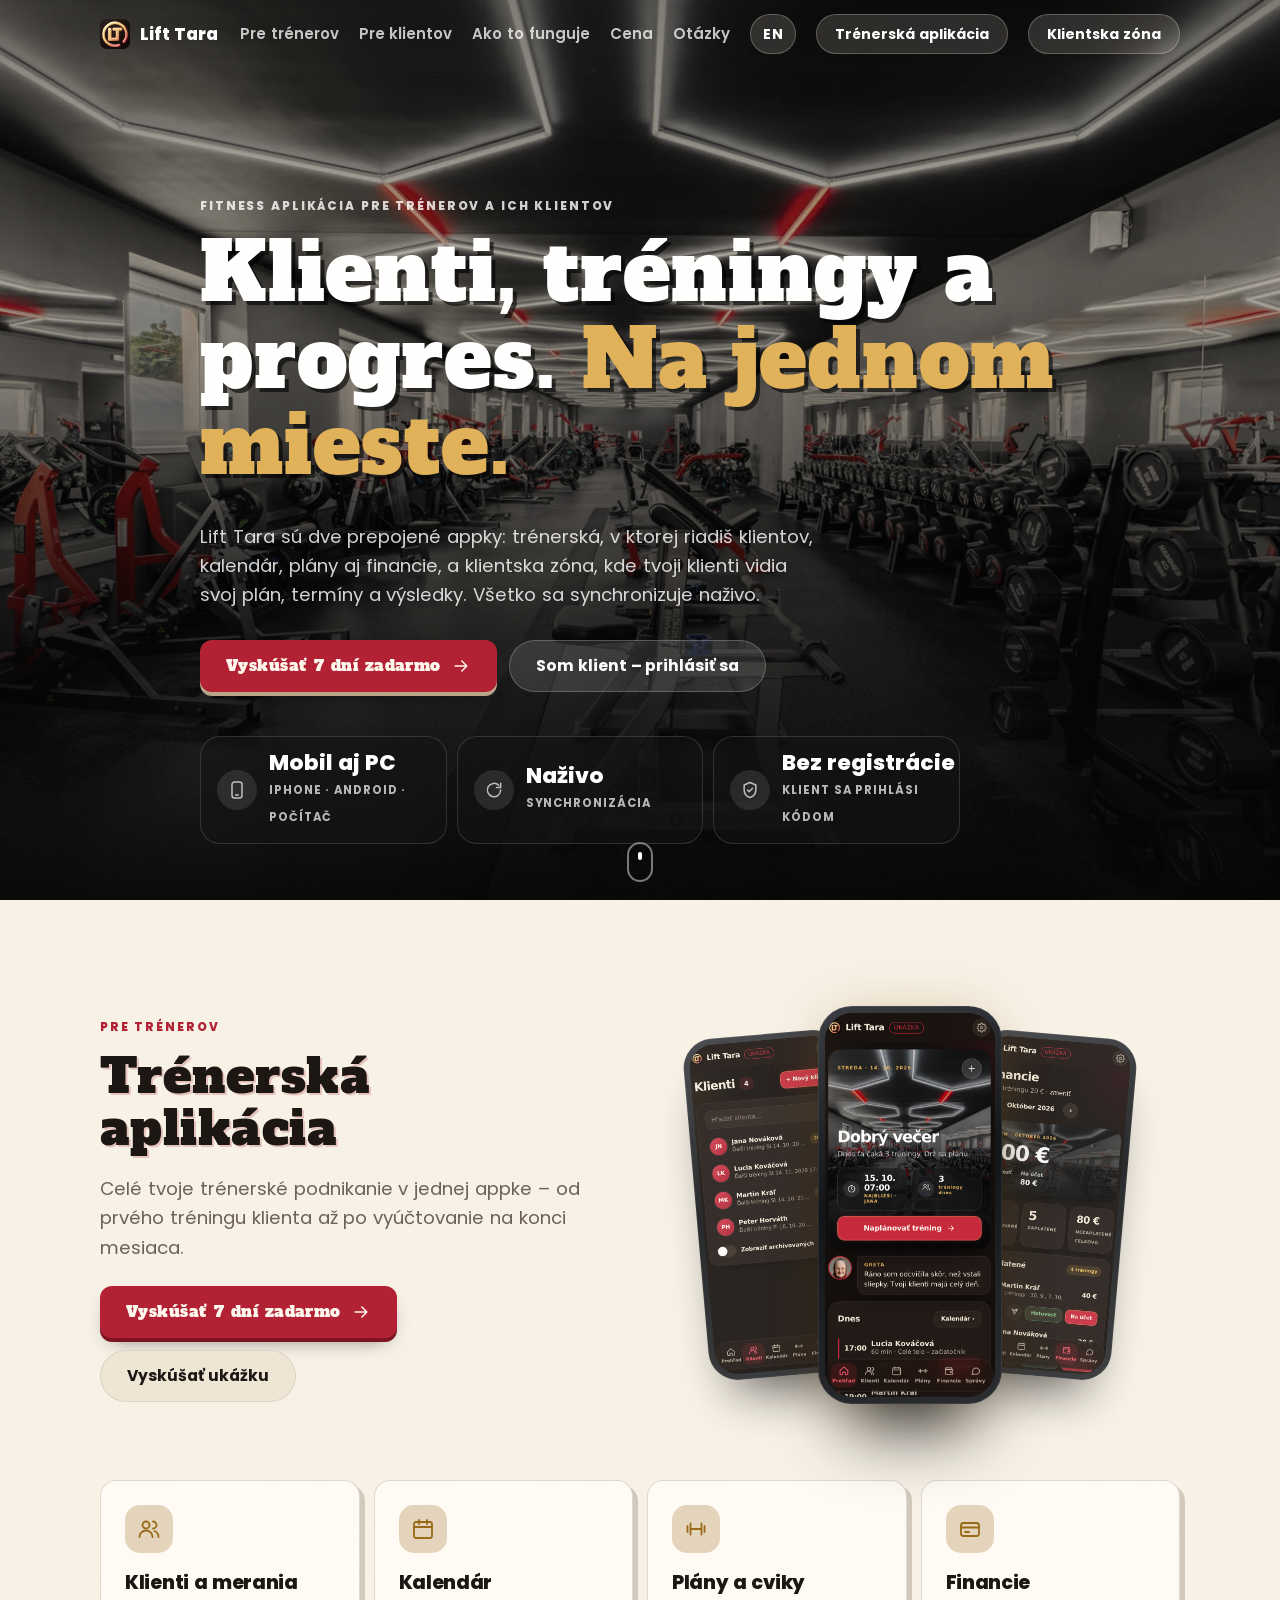
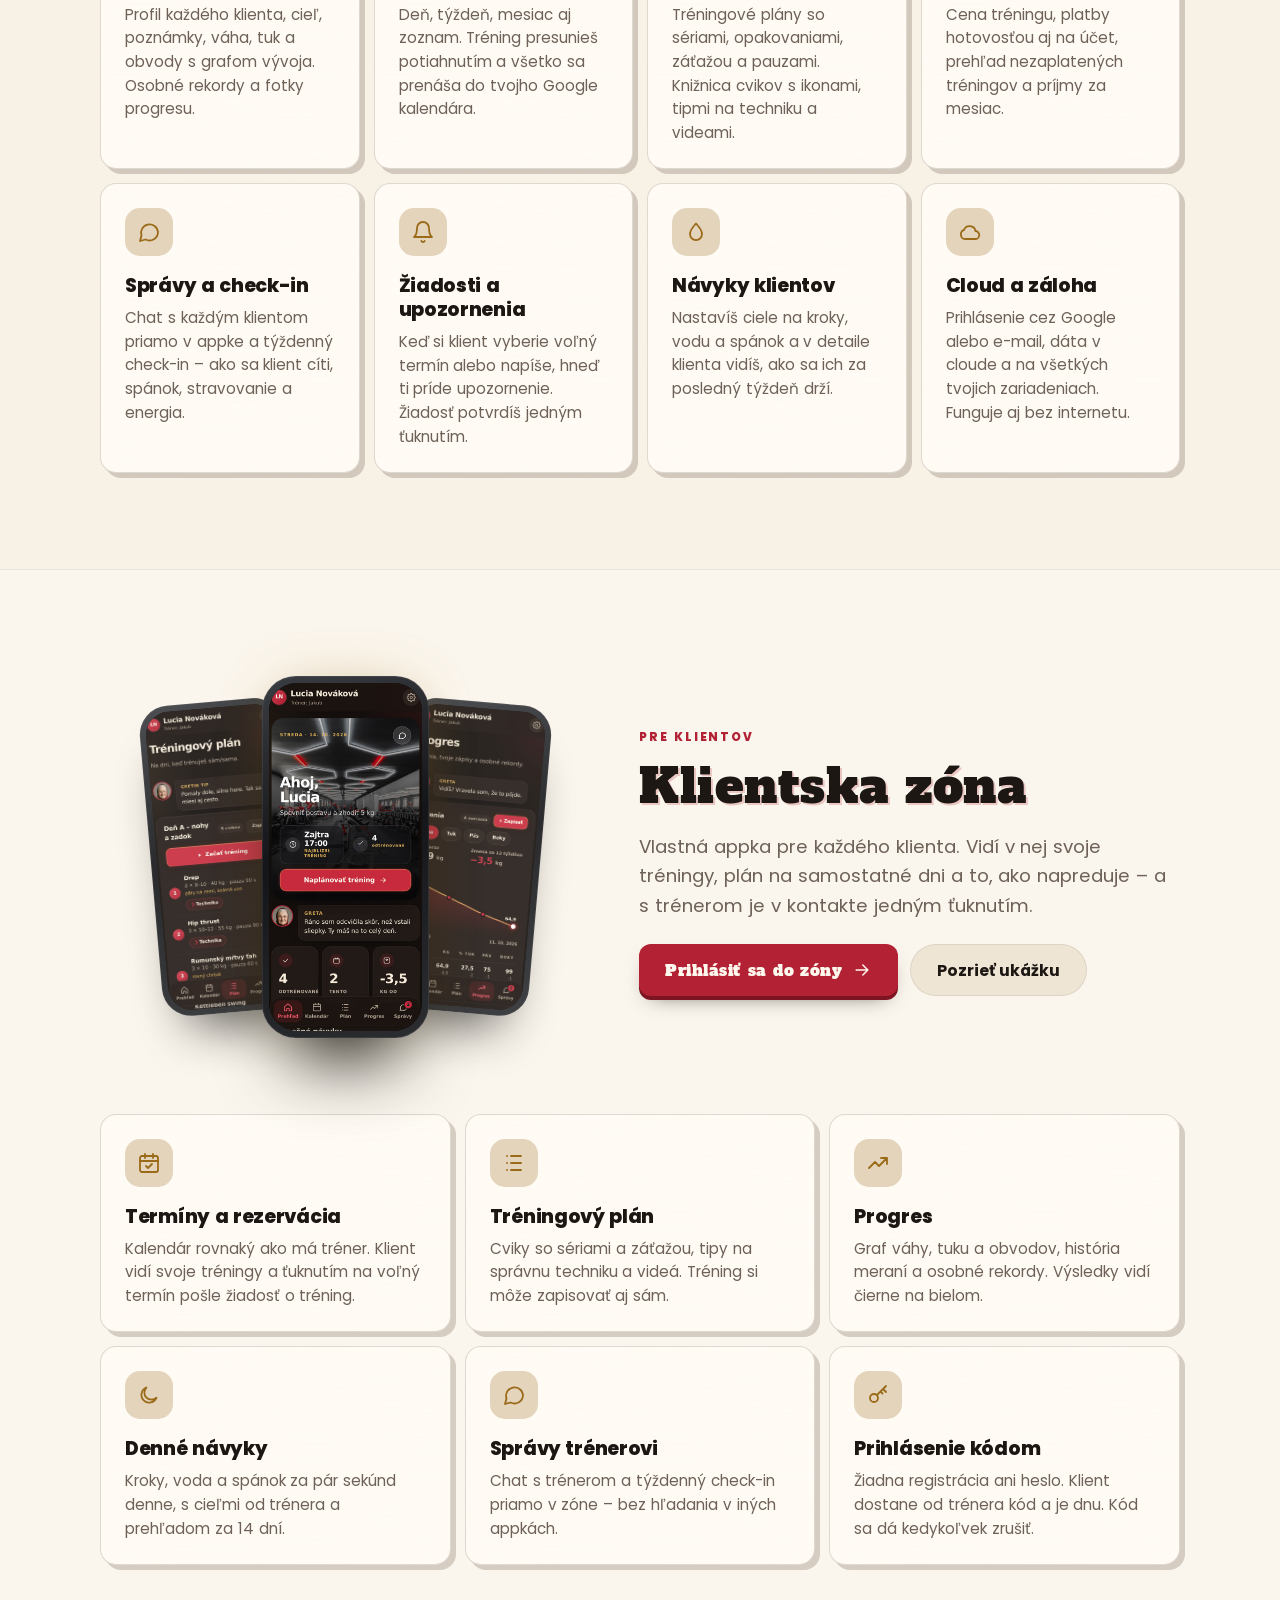
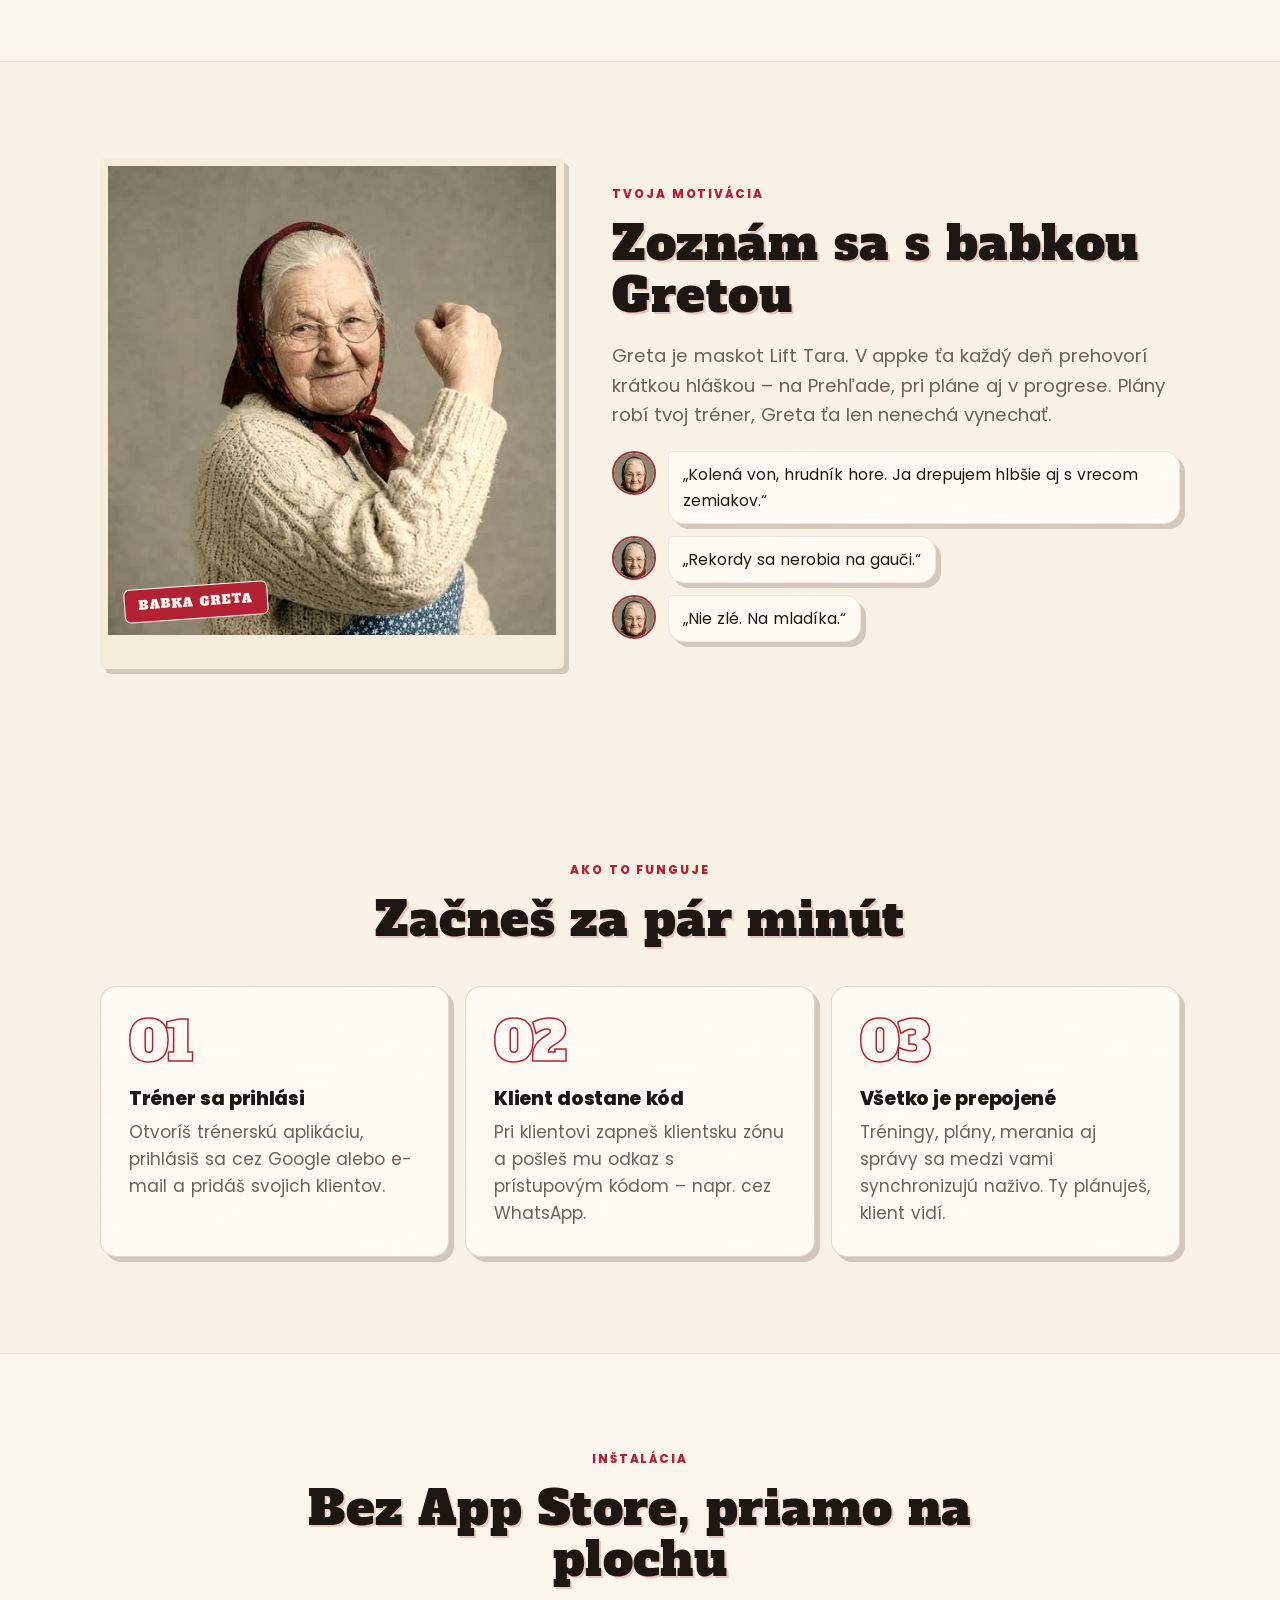
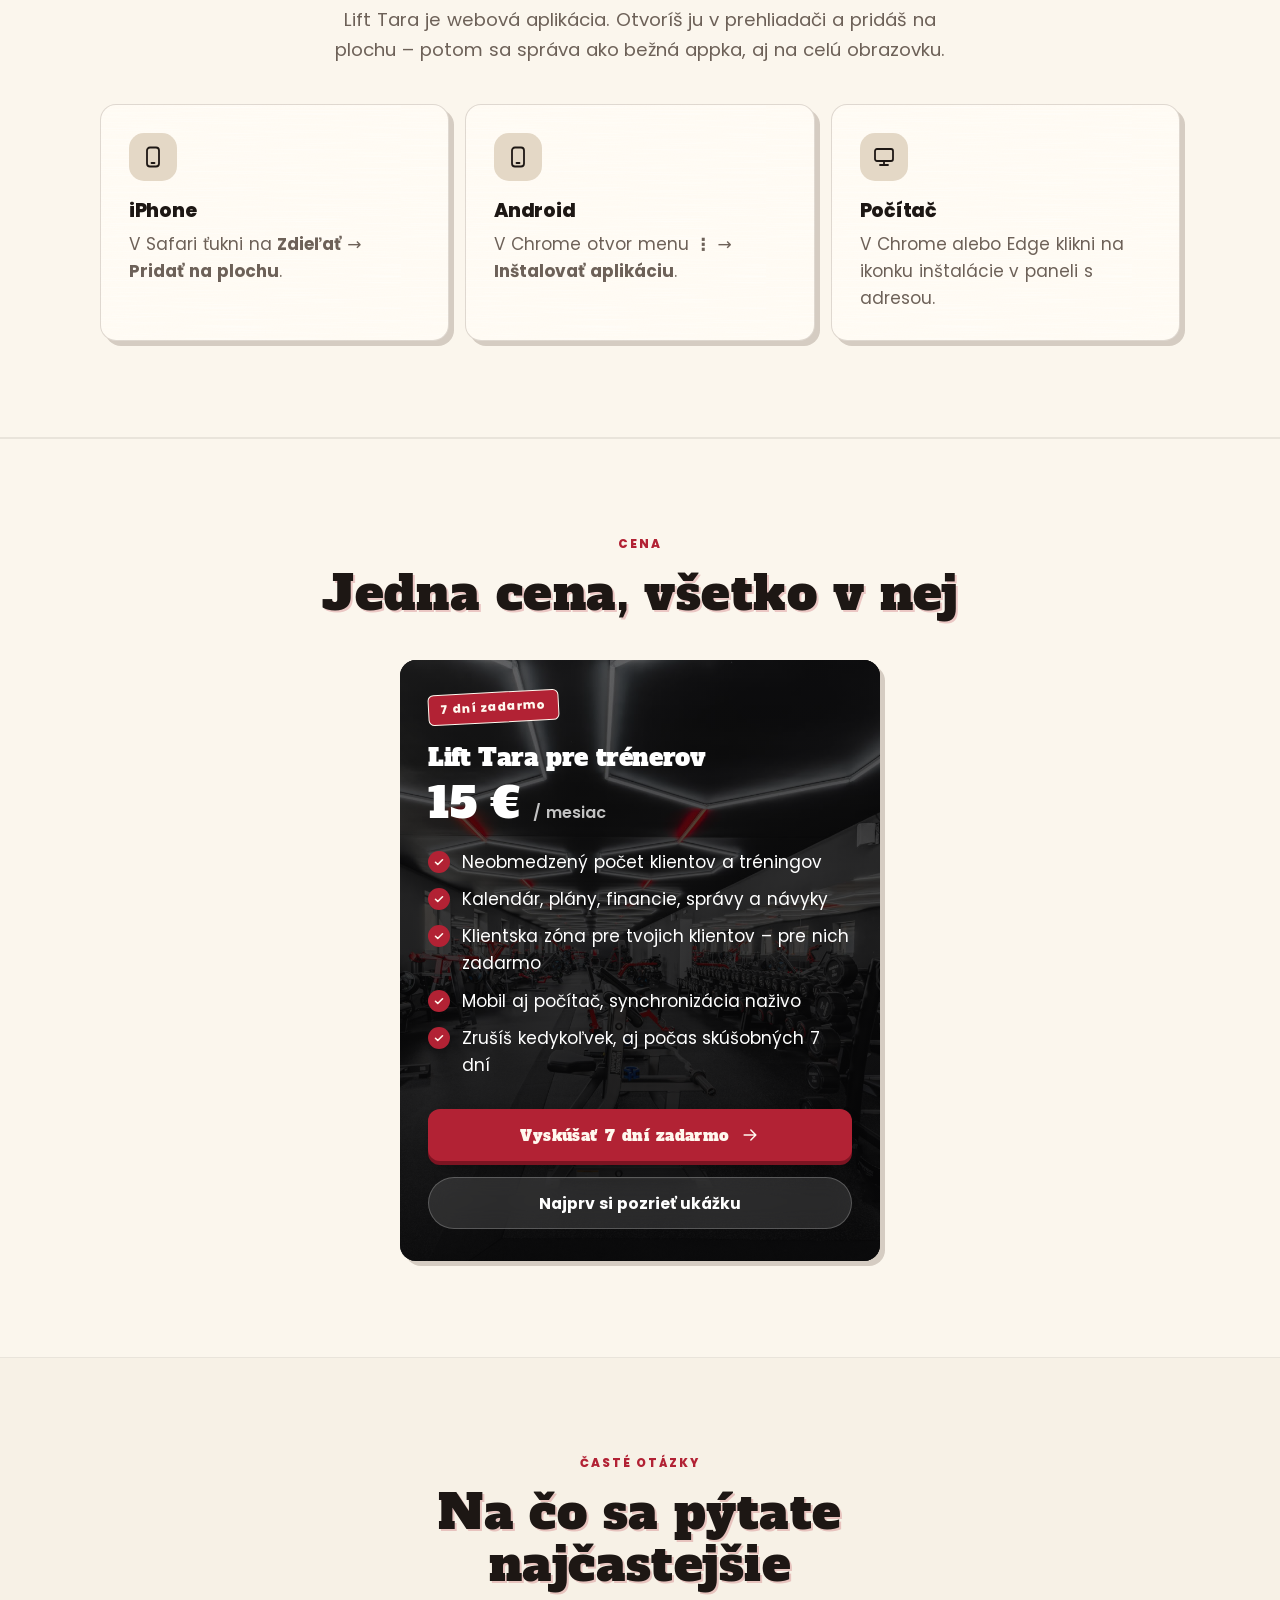
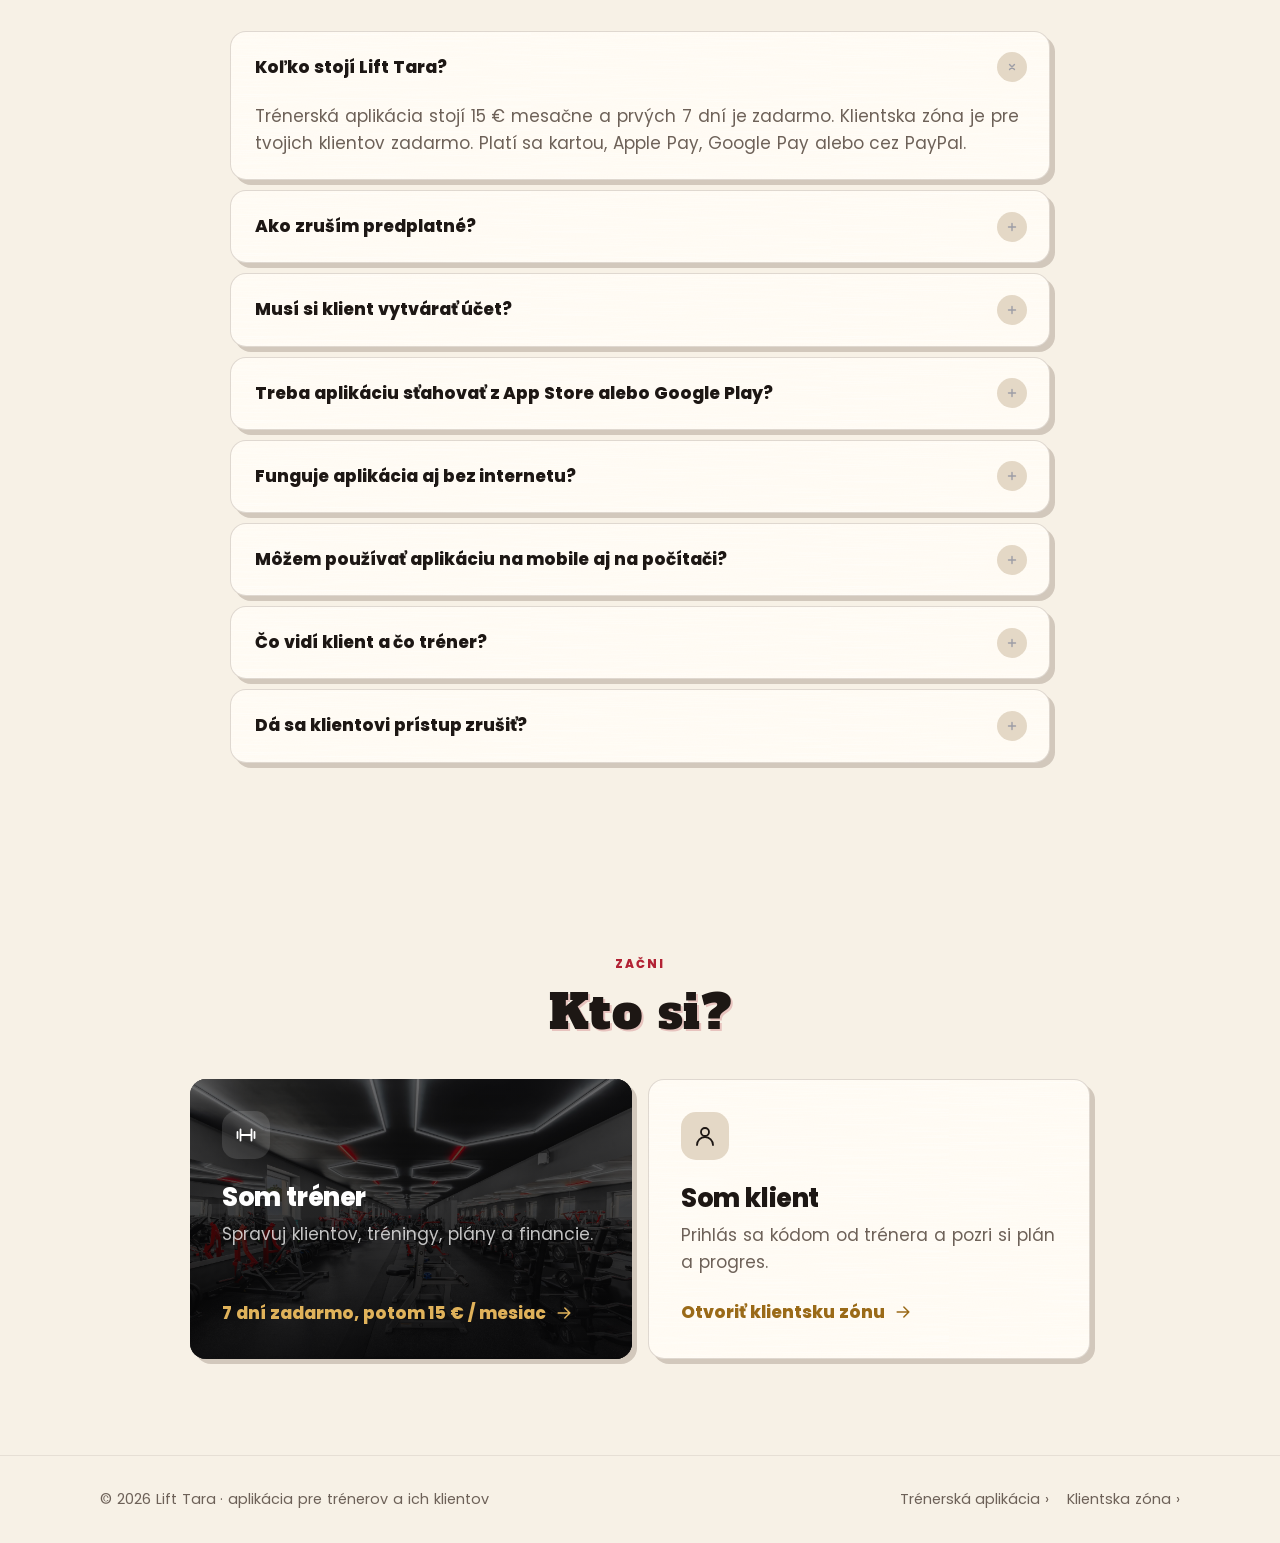
==== commit 56c228a9: "Web: cena 15 € mesačne a tlačidlo Vyskúšať 7 dní zadarmo Nová sekcia Cena (SK aj EN), odkaz v menu, " ====
--- a/index.html
+++ b/index.html
@@ -31,7 +31,7 @@
   <meta name="twitter:image" content="https://koval9720.github.io/web/icons/og.jpg?v=1">
   <link rel="preload" as="image" href="icons/hero.jpg">
   <style>html, body { background: #15100e; } @media (prefers-color-scheme: light) { html, body { background: #f7f1e6; } }</style>
-  <link rel="stylesheet" href="css/web.css?v=5">
+  <link rel="stylesheet" href="css/web.css?v=6">
   <script type="application/ld+json">
 [
  {
@@ -68,6 +68,7 @@
         <a href="#trener">Pre trénerov</a>
         <a href="#klient">Pre klientov</a>
         <a href="#ako">Ako to funguje</a>
+        <a href="#cena">Cena</a>
         <a href="#faq">Otázky</a>
         <a href="en/" class="btn small lang" hreflang="en" lang="en" aria-label="English version">EN</a>
         <a href="https://koval9720.github.io/trener/?lang=sk" class="btn small"><span class="lg">Trénerská aplikácia</span><span class="sm">Tréner</span></a>
@@ -84,7 +85,7 @@
         <h1>Klienti, tréningy a progres. <em>Na jednom mieste.</em></h1>
         <p class="lead">Lift Tara sú dve prepojené appky: trénerská, v ktorej riadiš klientov, kalendár, plány aj financie, a klientska zóna, kde tvoji klienti vidia svoj plán, termíny a výsledky. Všetko sa synchronizuje naživo.</p>
         <div class="actions">
-          <a href="https://koval9720.github.io/trener/?lang=sk" class="btn primary sheen">Otvoriť trénerskú aplikáciu <svg class="i" viewBox="0 0 24 24" aria-hidden="true"><path d="M5 12h14M13 6l6 6-6 6"/></svg></a>
+          <a href="https://koval9720.github.io/trener/?kupit&amp;lang=sk" class="btn primary sheen">Vyskúšať 7 dní zadarmo <svg class="i" viewBox="0 0 24 24" aria-hidden="true"><path d="M5 12h14M13 6l6 6-6 6"/></svg></a>
           <a href="zona/?lang=sk" class="btn glass">Som klient – prihlásiť sa</a>
         </div>
         <div class="tiles">
@@ -104,7 +105,7 @@
             <p class="eyebrow">Pre trénerov</p>
             <h2>Trénerská aplikácia</h2>
             <p class="lead">Celé tvoje trénerské podnikanie v jednej appke – od prvého tréningu klienta až po vyúčtovanie na konci mesiaca.</p>
-            <div class="actions"><a href="https://koval9720.github.io/trener/?lang=sk" class="btn primary">Otvoriť aplikáciu <svg class="i" viewBox="0 0 24 24" aria-hidden="true"><path d="M5 12h14M13 6l6 6-6 6"/></svg></a><a href="https://koval9720.github.io/trener/?demo&amp;lang=sk" class="btn">Vyskúšať ukážku</a></div>
+            <div class="actions"><a href="https://koval9720.github.io/trener/?kupit&amp;lang=sk" class="btn primary">Vyskúšať 7 dní zadarmo <svg class="i" viewBox="0 0 24 24" aria-hidden="true"><path d="M5 12h14M13 6l6 6-6 6"/></svg></a><a href="https://koval9720.github.io/trener/?demo&amp;lang=sk" class="btn">Vyskúšať ukážku</a></div>
           </div>
           <div class="phones" aria-hidden="true">
             <figure class="phone"><img src="icons/screens/t-clients.jpg" alt="" loading="lazy" width="600" height="1299"></figure>
@@ -193,12 +194,37 @@
       </div>
     </section>
 
+    <!-- ===== Cena ===== -->
+    <section id="cena" class="section alt">
+      <div class="wrap">
+        <div class="section-head center rv"><p class="eyebrow">Cena</p><h2>Jedna cena, všetko v nej</h2></div>
+        <div class="price-wrap">
+          <article class="card price-card featured rv">
+            <span class="badge">7 dní zadarmo</span>
+            <h3>Lift Tara pre trénerov</h3>
+            <p class="price">15 € <span>/ mesiac</span></p>
+            <ul class="checks">
+              <li>Neobmedzený počet klientov a tréningov</li>
+              <li>Kalendár, plány, financie, správy a návyky</li>
+              <li>Klientska zóna pre tvojich klientov – pre nich zadarmo</li>
+              <li>Mobil aj počítač, synchronizácia naživo</li>
+              <li>Zrušíš kedykoľvek, aj počas skúšobných 7 dní</li>
+            </ul>
+            <a href="https://koval9720.github.io/trener/?kupit&amp;lang=sk" class="btn primary">Vyskúšať 7 dní zadarmo <svg class="i" viewBox="0 0 24 24" aria-hidden="true"><path d="M5 12h14M13 6l6 6-6 6"/></svg></a>
+            <a href="https://koval9720.github.io/trener/?demo&amp;lang=sk" class="btn glass">Najprv si pozrieť ukážku</a>
+          </article>
+        </div>
+      </div>
+    </section>
+
     <!-- ===== Otázky ===== -->
     <section id="faq" class="section">
       <div class="wrap">
         <div class="section-head center rv"><p class="eyebrow">Časté otázky</p><h2>Na čo sa pýtate najčastejšie</h2></div>
         <div class="faq">
-          <details class="card rv" open><summary>Musí si klient vytvárať účet?</summary><p>Nie. Klient dostane od trénera prístupový kód a prihlási sa ním do klientskej zóny. Žiadna registrácia ani heslo.</p></details>
+          <details class="card rv" open><summary>Koľko stojí Lift Tara?</summary><p>Trénerská aplikácia stojí 15 € mesačne a prvých 7 dní je zadarmo. Klientska zóna je pre tvojich klientov zadarmo. Platí sa kartou, Apple Pay, Google Pay alebo cez PayPal.</p></details>
+          <details class="card rv"><summary>Ako zruším predplatné?</summary><p>Kedykoľvek v aplikácii v Nastaveniach → Predplatné, alebo cez odkaz v e-maile s potvrdením platby. Ak zrušíš počas 7 dní zadarmo, nezaplatíš nič. Tvoje dáta ostanú uložené.</p></details>
+          <details class="card rv"><summary>Musí si klient vytvárať účet?</summary><p>Nie. Klient dostane od trénera prístupový kód a prihlási sa ním do klientskej zóny. Žiadna registrácia ani heslo.</p></details>
           <details class="card rv"><summary>Treba aplikáciu sťahovať z App Store alebo Google Play?</summary><p>Nie. Lift Tara je webová aplikácia – otvoríš ju v prehliadači a jedným ťuknutím ju pridáš na plochu. Potom sa správa ako bežná appka.</p></details>
           <details class="card rv"><summary>Funguje aplikácia aj bez internetu?</summary><p>Áno. Trénerská aplikácia funguje aj offline a zmeny sa zosynchronizujú, keď sa pripojíš.</p></details>
           <details class="card rv"><summary>Môžem používať aplikáciu na mobile aj na počítači?</summary><p>Áno. Po prihlásení sa dáta synchronizujú medzi všetkými tvojimi zariadeniami – iPhone, Android aj počítač.</p></details>
@@ -213,10 +239,10 @@
       <div class="wrap">
         <div class="section-head center rv"><p class="eyebrow">Začni</p><h2>Kto si?</h2></div>
         <div class="cta-cards">
-          <a class="card cta-card dark rv" href="https://koval9720.github.io/trener/?lang=sk">
+          <a class="card cta-card dark rv" href="https://koval9720.github.io/trener/?kupit&amp;lang=sk">
             <span class="ic"><svg class="i" viewBox="0 0 24 24" aria-hidden="true"><path d="M6.5 6.5v11M17.5 6.5v11M3.5 9v6M20.5 9v6M6.5 12h11"/></svg></span>
             <h3>Som tréner</h3><p>Spravuj klientov, tréningy, plány a financie.</p>
-            <span class="go">Otvoriť trénerskú aplikáciu <svg class="i" viewBox="0 0 24 24" aria-hidden="true"><path d="M5 12h14M13 6l6 6-6 6"/></svg></span>
+            <span class="go">7 dní zadarmo, potom 15 € / mesiac <svg class="i" viewBox="0 0 24 24" aria-hidden="true"><path d="M5 12h14M13 6l6 6-6 6"/></svg></span>
           </a>
           <a class="card cta-card rv" href="zona/?lang=sk">
             <span class="ic"><svg class="i" viewBox="0 0 24 24" aria-hidden="true"><circle cx="12" cy="8" r="4"/><path d="M4 21a8 8 0 0 1 16 0"/></svg></span>
--- a/css/web.css
+++ b/css/web.css
@@ -345,3 +345,15 @@
 .greta-photo .tag { border-radius: 6px; border: 1.5px solid #fff8ee; transform: rotate(-4deg); font-family: var(--display); font-weight: 400; }
 .quote-b img { filter: sepia(.3); }
 .quote-b p { border-radius: 4px 16px 16px 16px; border-width: 1.5px; box-shadow: var(--hard); background-image: var(--scratch), var(--grain); background-blend-mode: overlay, soft-light; }
+/* Cena */
+.price-wrap { max-width: 480px; margin: 0 auto; }
+.price-wrap .price-card { transform: none; padding: 32px 28px; }
+.price-wrap .price-card h3 { margin: 4px 0 0; font-family: var(--display); font-weight: 400; font-size: 1.5rem; }
+.price-wrap .price { font-family: var(--display); font-weight: 400; }
+.price-wrap .badge { transform: rotate(-3deg); background: var(--red); color: #fff8ee; border-color: #fff8ee; }
+.price-wrap .btn { width: 100%; justify-content: center; }
+.price-wrap .btn + .btn { margin-top: 10px; }
+.price-wrap .price-card .btn.primary { background: var(--red); color: #fff8ee; box-shadow: 0 4px 0 #7d1422, 0 10px 22px -12px rgba(0, 0, 0, .7) !important; }
+.price-wrap .price span { font-family: var(--font); font-weight: 600; }
+.price-wrap .btn.primary { white-space: nowrap; font-size: .95rem; gap: 10px; }
+.price-wrap .checks li::before { background: var(--red) url("data:image/svg+xml,%3Csvg xmlns='http://www.w3.org/2000/svg' viewBox='0 0 24 24' fill='none' stroke='%23fff8ee' stroke-width='3.2' stroke-linecap='round' stroke-linejoin='round'%3E%3Cpath d='M5 12.5l4.5 4.5L19 7.5'/%3E%3C/svg%3E") center / 12px no-repeat !important; }
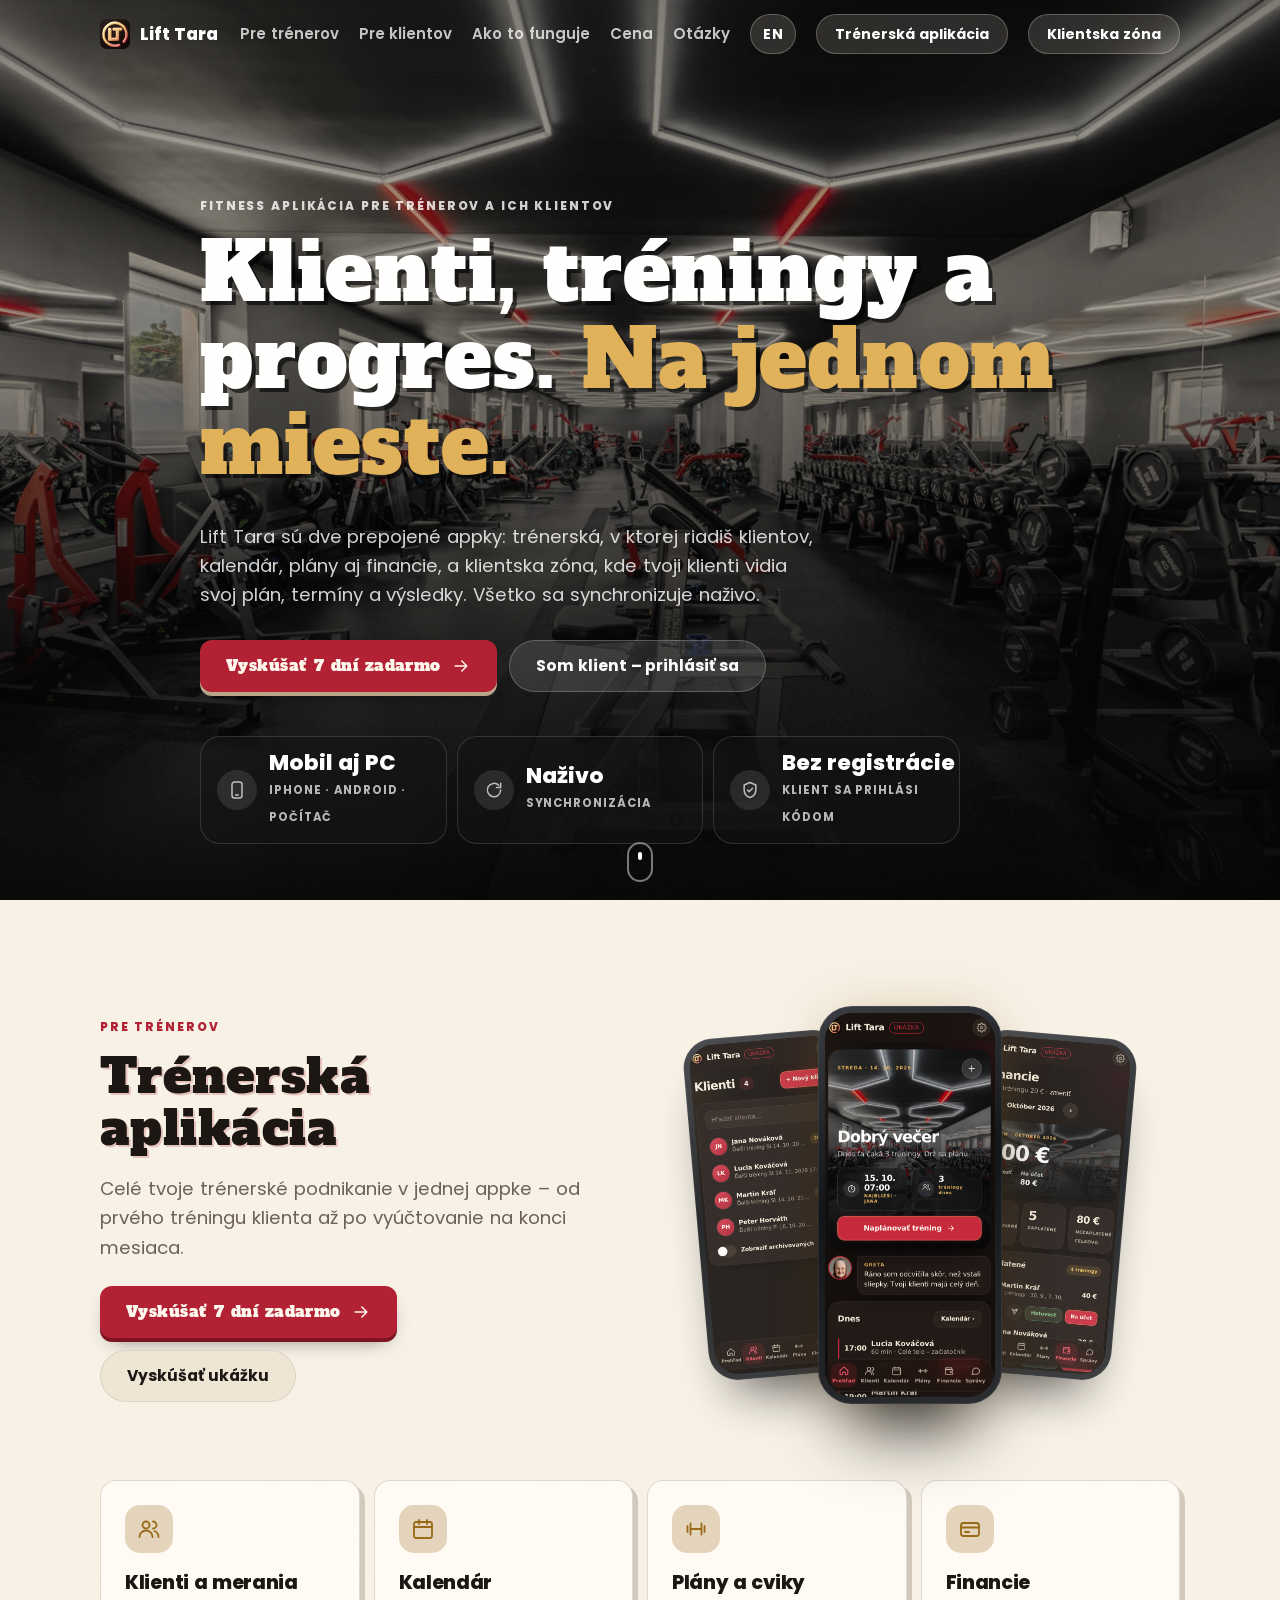
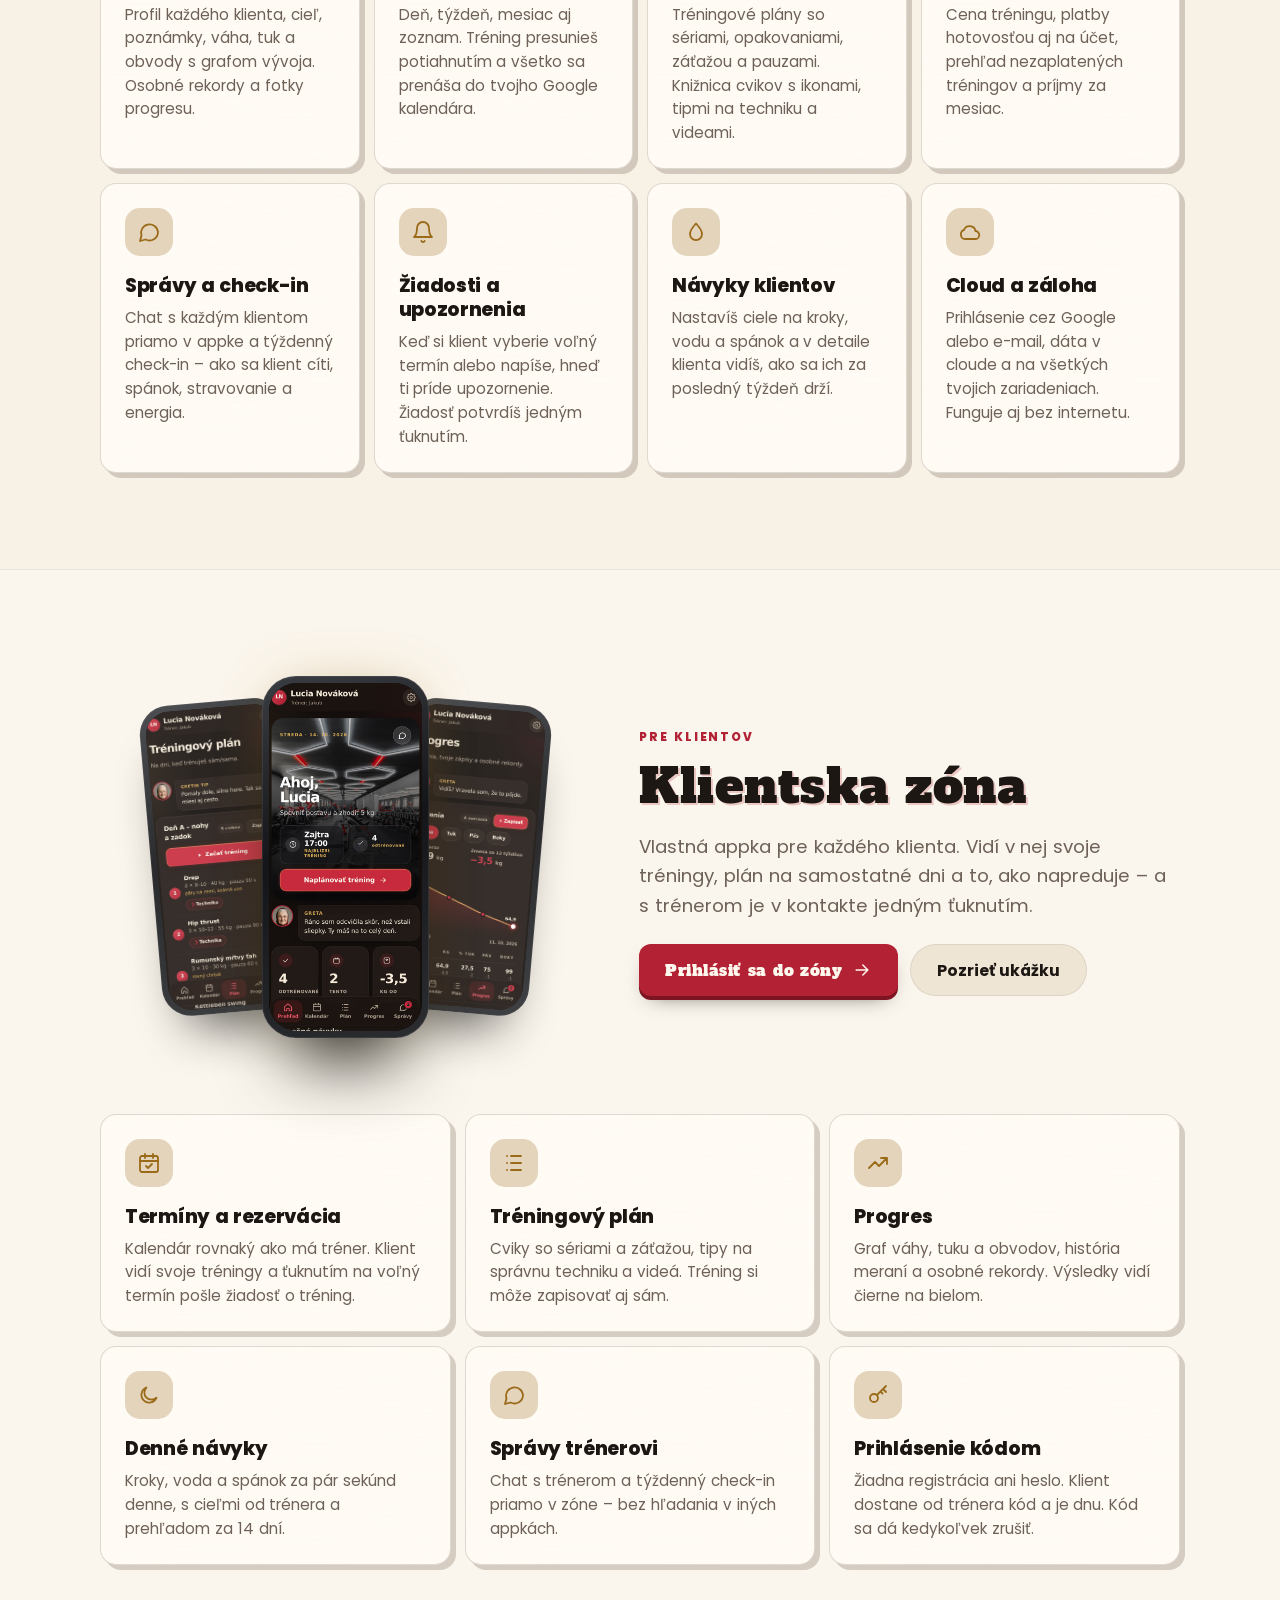
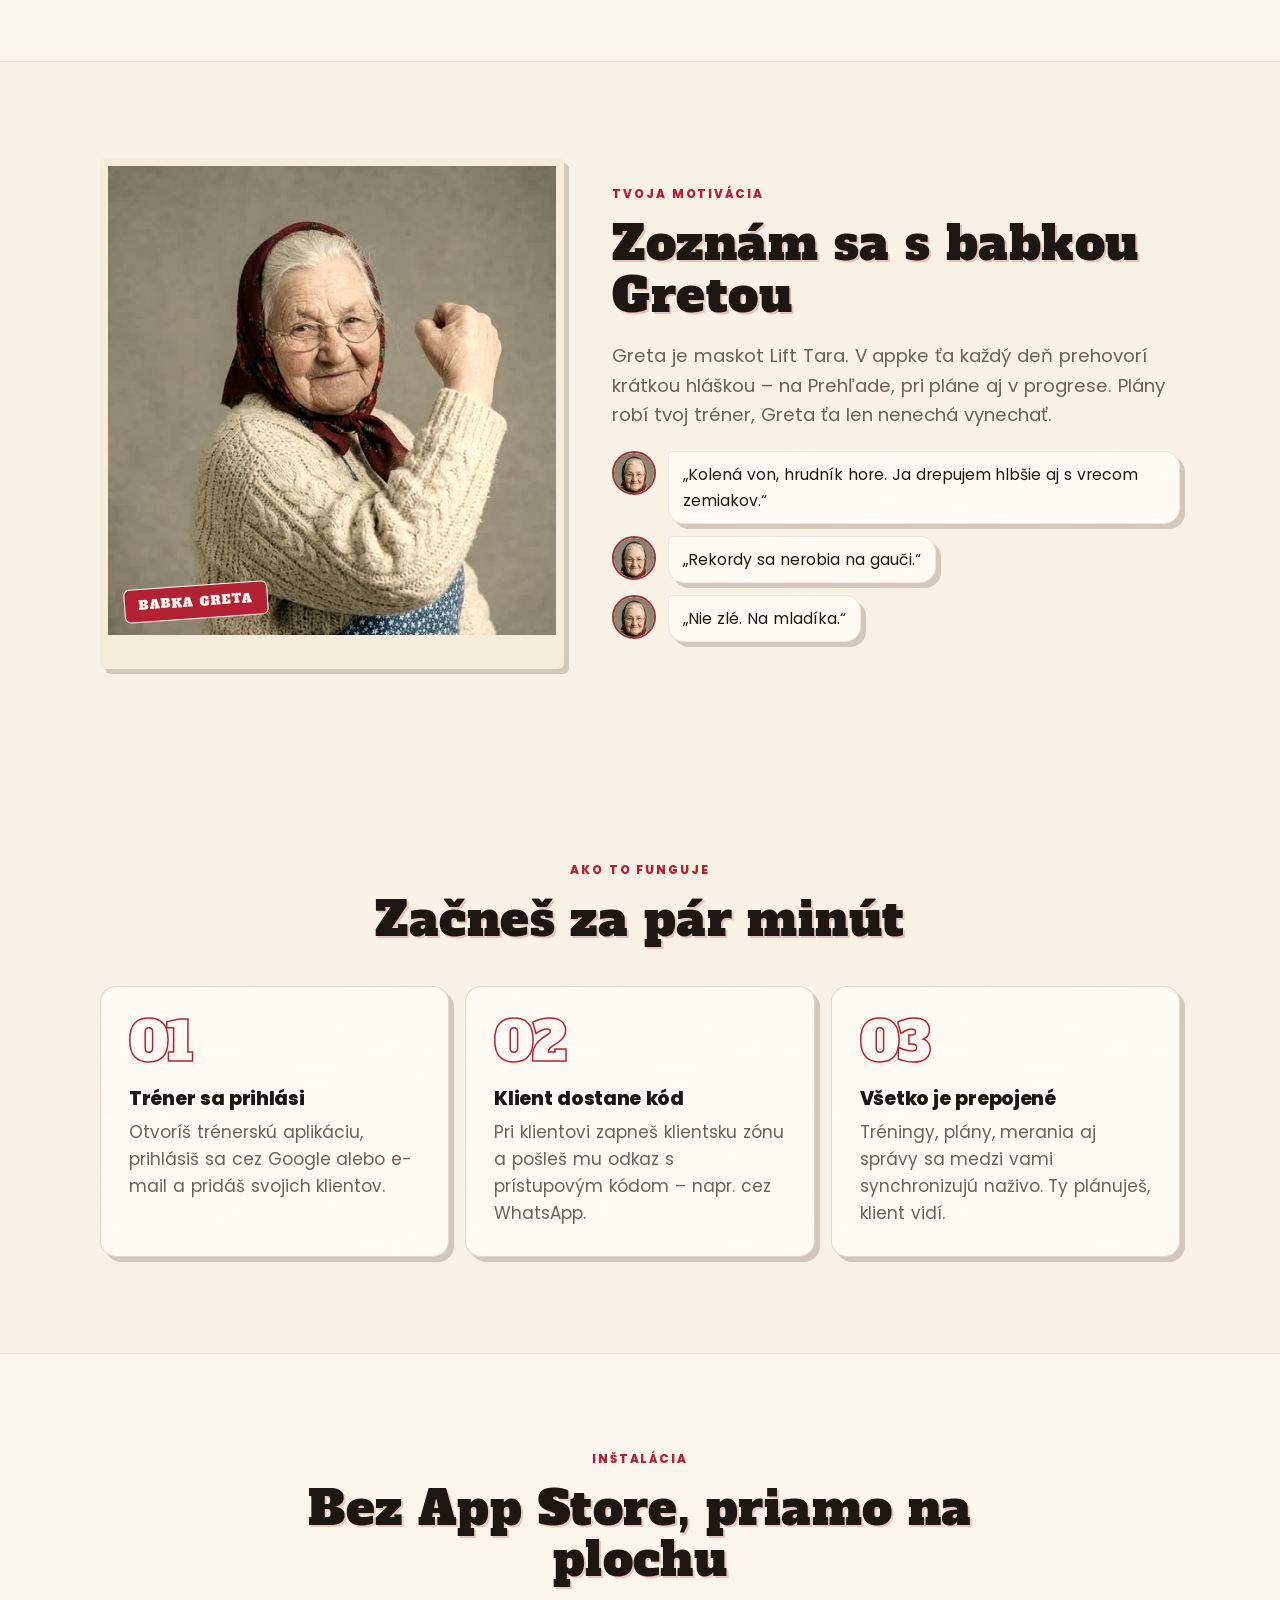
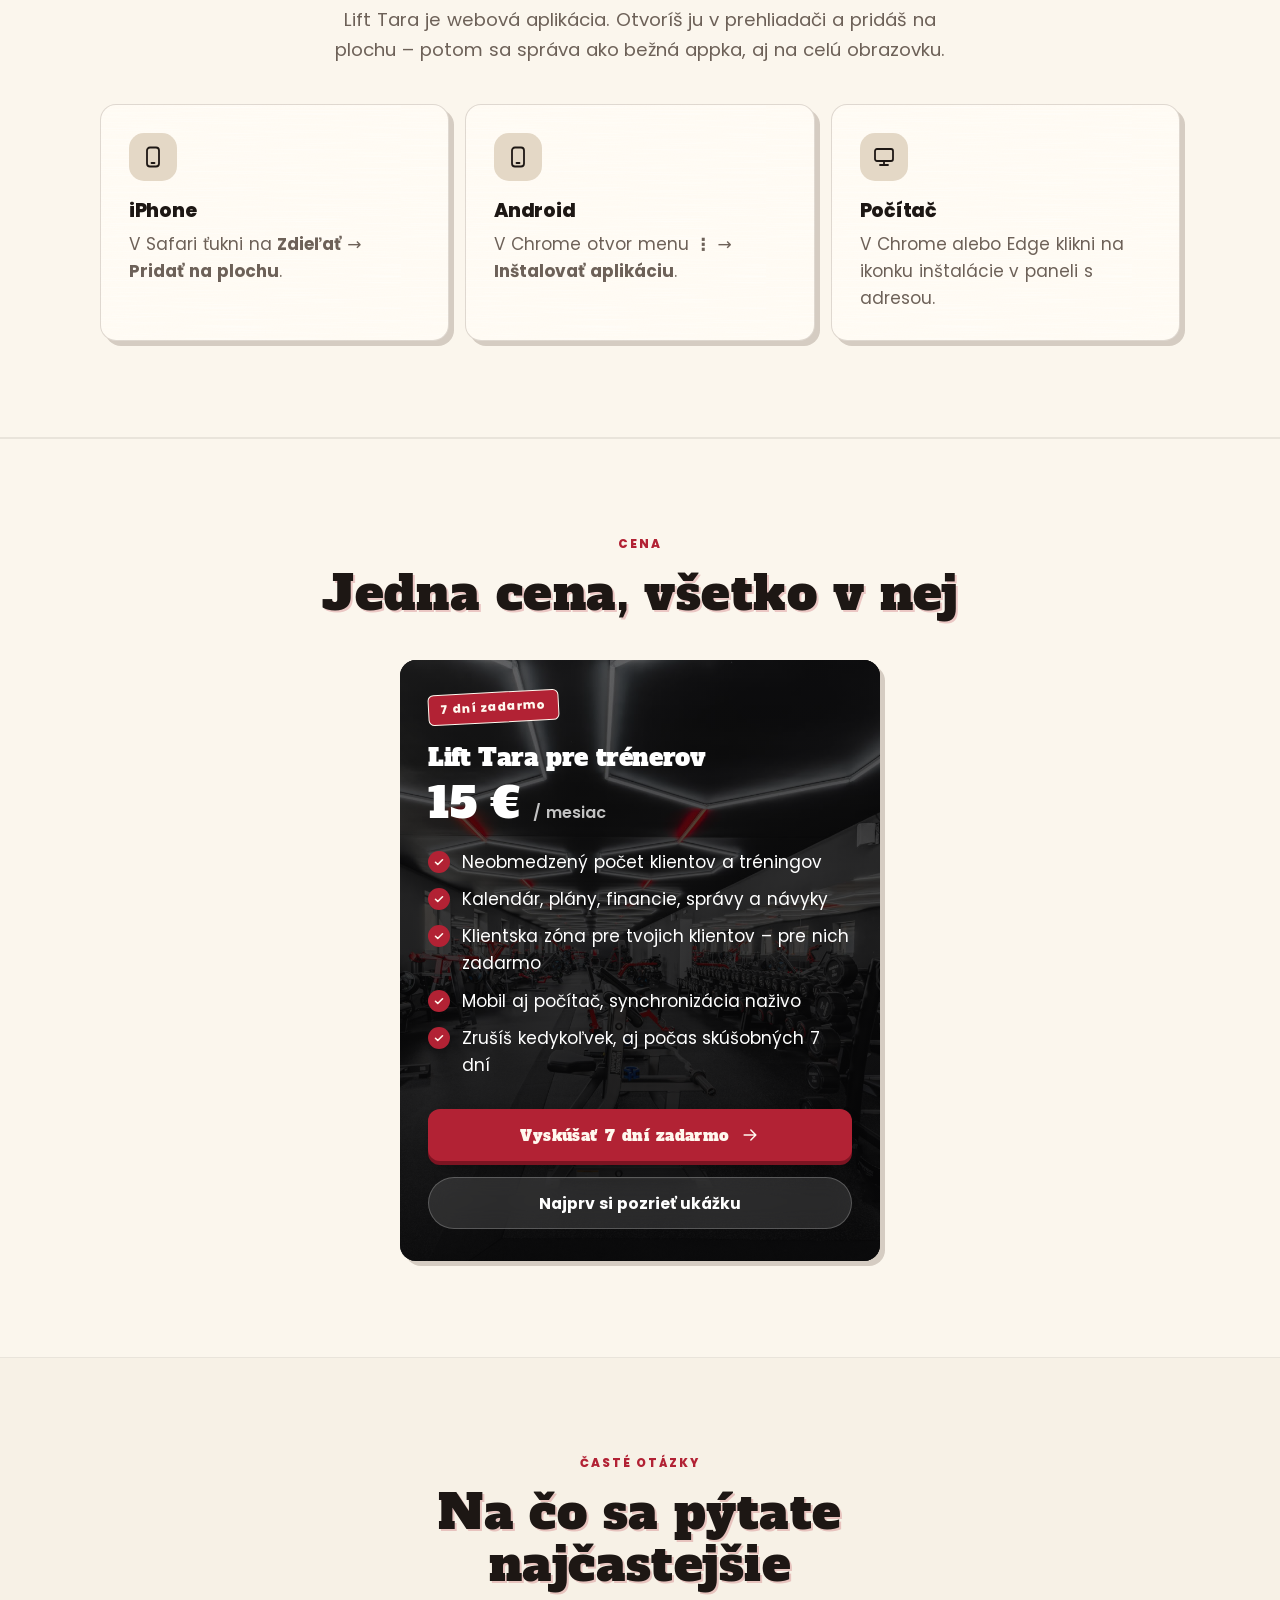
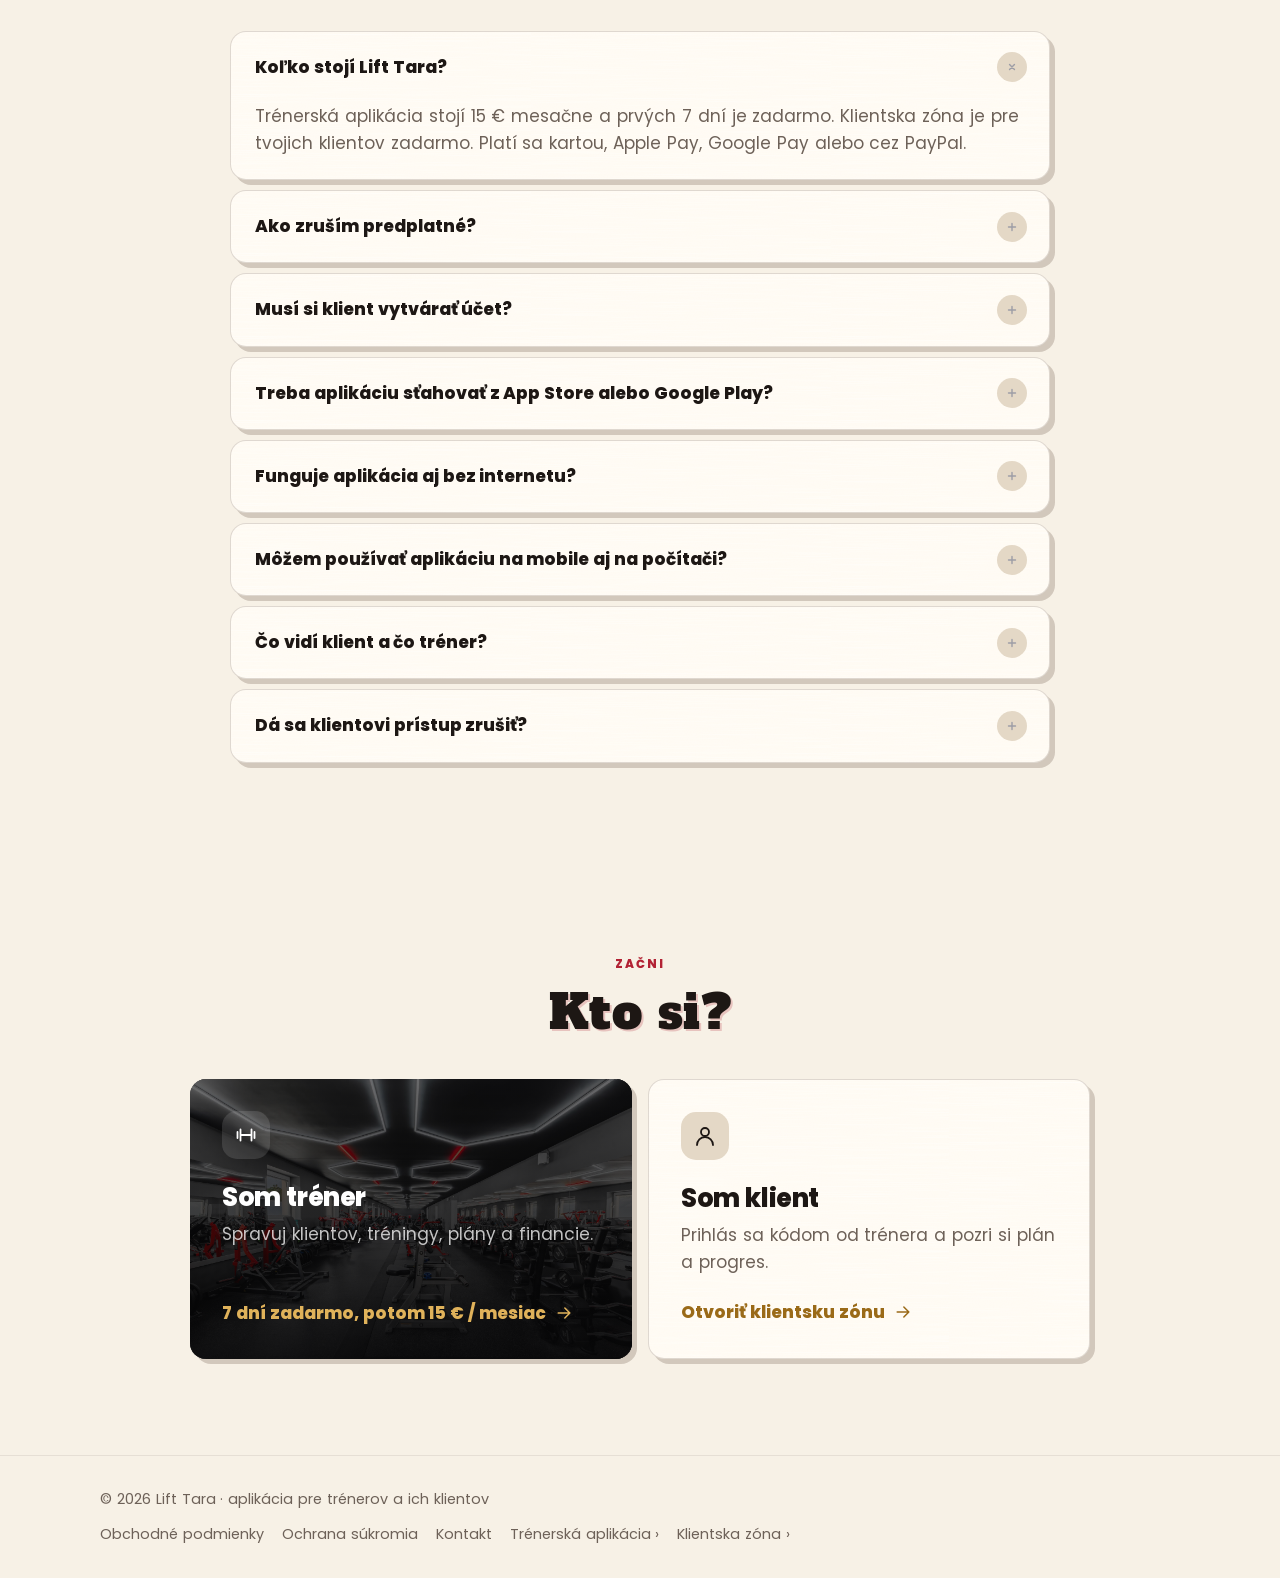
==== commit 65d88b57: "Web: obchodné podmienky, ochrana súkromia, vrátenie peňazí a kontakt Nová stránka podmienky.html (SK" ====
--- a/index.html
+++ b/index.html
@@ -31,7 +31,7 @@
   <meta name="twitter:image" content="https://koval9720.github.io/web/icons/og.jpg?v=1">
   <link rel="preload" as="image" href="icons/hero.jpg">
   <style>html, body { background: #15100e; } @media (prefers-color-scheme: light) { html, body { background: #f7f1e6; } }</style>
-  <link rel="stylesheet" href="css/web.css?v=6">
+  <link rel="stylesheet" href="css/web.css?v=7">
   <script type="application/ld+json">
 [
  {
@@ -255,7 +255,7 @@
   </main>
 
   <footer class="footer">
-    <div class="wrap"><span>© <span id="year">2026</span> Lift Tara · aplikácia pre trénerov a ich klientov</span><span class="foot-links"><a href="https://koval9720.github.io/trener/?lang=sk" class="muted">Trénerská aplikácia ›</a><a href="zona/?lang=sk" class="muted">Klientska zóna ›</a></span></div>
+    <div class="wrap"><span>© <span id="year">2026</span> Lift Tara · aplikácia pre trénerov a ich klientov</span><span class="foot-links"><a href="podmienky.html#podmienky" class="muted">Obchodné podmienky</a><a href="podmienky.html#sukromie" class="muted">Ochrana súkromia</a><a href="podmienky.html#kontakt" class="muted">Kontakt</a><a href="https://koval9720.github.io/trener/?lang=sk" class="muted">Trénerská aplikácia ›</a><a href="zona/?lang=sk" class="muted">Klientska zóna ›</a></span></div>
   </footer>
   <script>
     // Lišta sa po posunutí z fotky zmení na sklo; fotka sa hýbe pomalšie ako obsah (paralaxa)
--- a/css/web.css
+++ b/css/web.css
@@ -357,3 +357,16 @@
 .price-wrap .price span { font-family: var(--font); font-weight: 600; }
 .price-wrap .btn.primary { white-space: nowrap; font-size: .95rem; gap: 10px; }
 .price-wrap .checks li::before { background: var(--red) url("data:image/svg+xml,%3Csvg xmlns='http://www.w3.org/2000/svg' viewBox='0 0 24 24' fill='none' stroke='%23fff8ee' stroke-width='3.2' stroke-linecap='round' stroke-linejoin='round'%3E%3Cpath d='M5 12.5l4.5 4.5L19 7.5'/%3E%3C/svg%3E") center / 12px no-repeat !important; }
+/* Podmienky a ochrana súkromia */
+.legal-page main.section { padding-top: calc(110px + env(safe-area-inset-top)); }
+.legal { max-width: 760px; }
+.legal h1 { font-size: clamp(2rem, 6vw, 3rem); margin-bottom: 6px; }
+.legal h2 { font-size: clamp(1.5rem, 4vw, 2rem); margin: 44px 0 14px; scroll-margin-top: 90px; }
+.legal section { scroll-margin-top: 90px; }
+.legal h3 { font-size: 1.05rem; margin: 22px 0 6px; letter-spacing: 0; }
+.legal p, .legal li { color: var(--text); opacity: .92; }
+.legal ul { padding-left: 1.2em; display: grid; gap: 8px; }
+.legal a:not(.btn) { color: var(--text); text-decoration: underline; text-underline-offset: 3px; }
+.legal-back { display: inline-block; margin-bottom: 18px; color: var(--muted) !important; text-decoration: none !important; }
+.legal-toc { display: flex; flex-wrap: wrap; gap: 8px; margin: 18px 0 8px; }
+.legal-toc a { padding: 8px 14px; border-radius: 999px; border: 1px solid var(--border); background: var(--surface); text-decoration: none !important; font-size: .9rem; font-weight: 600; }
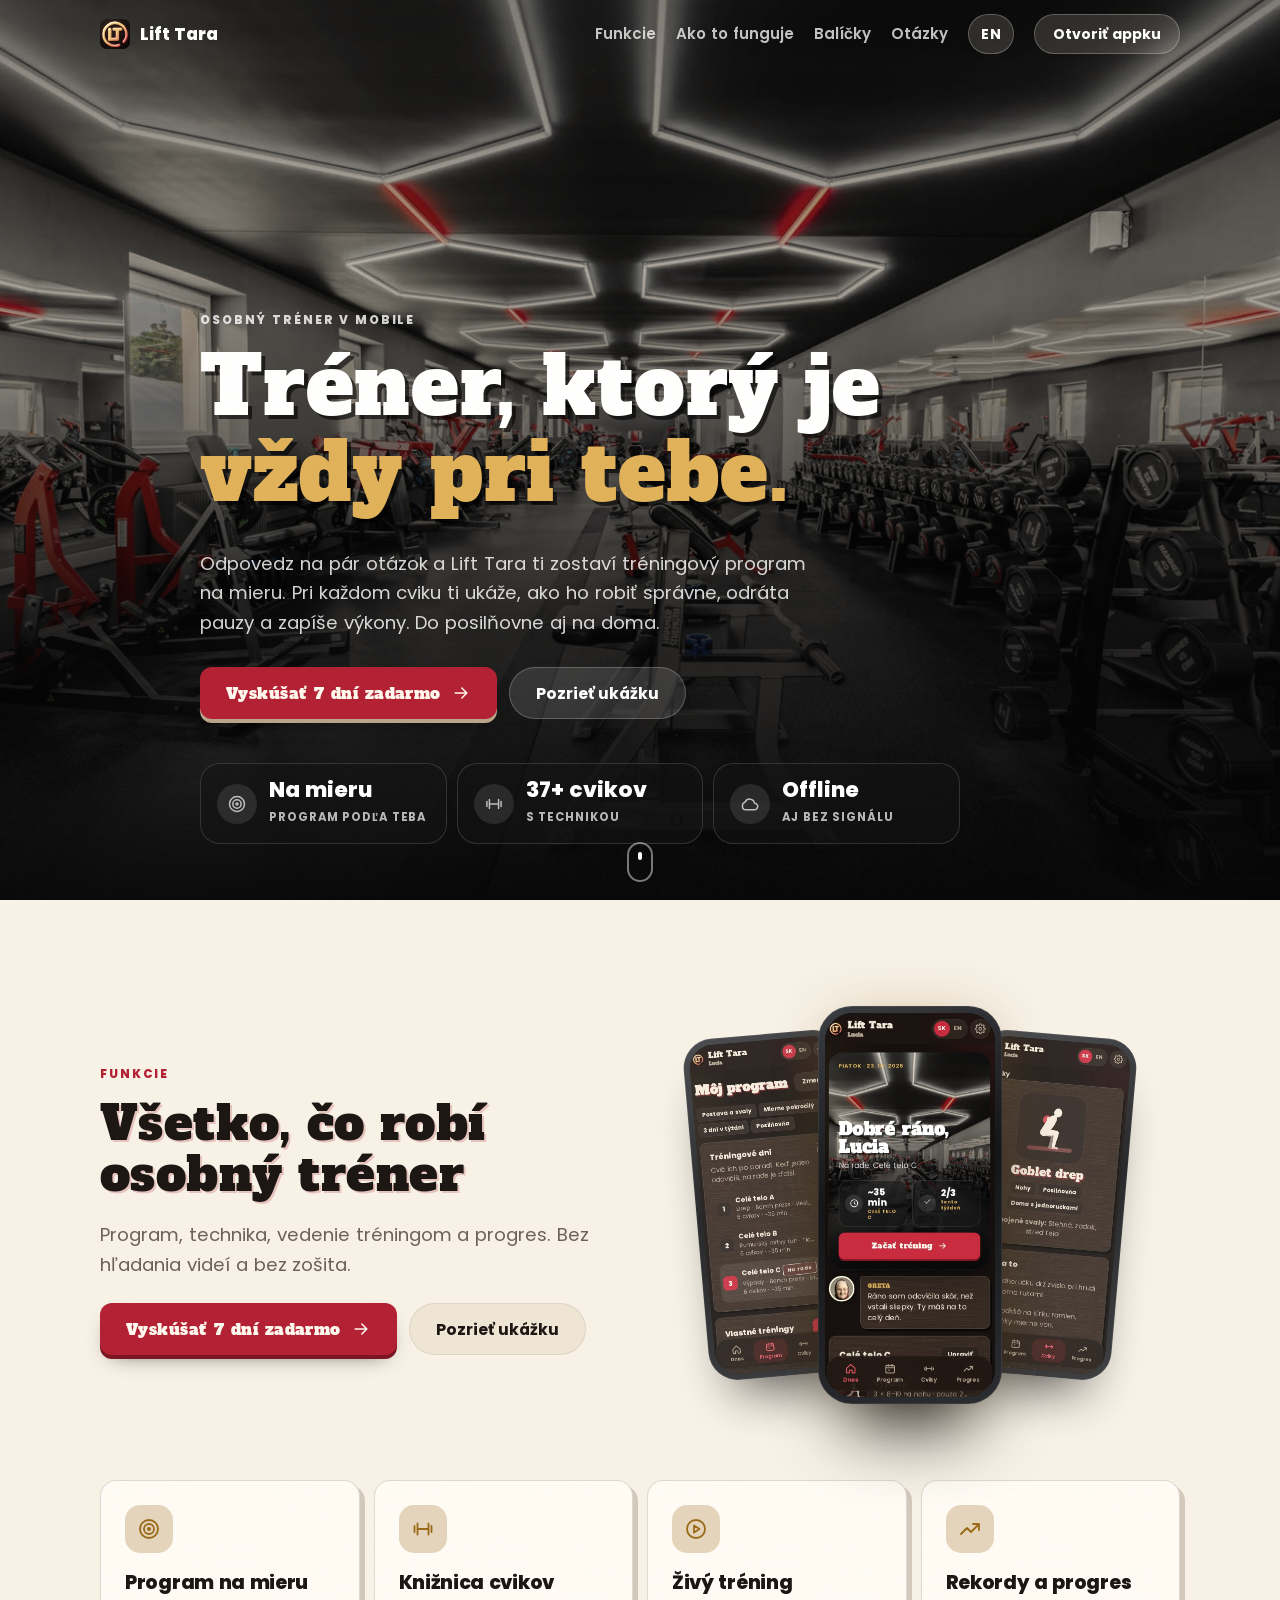
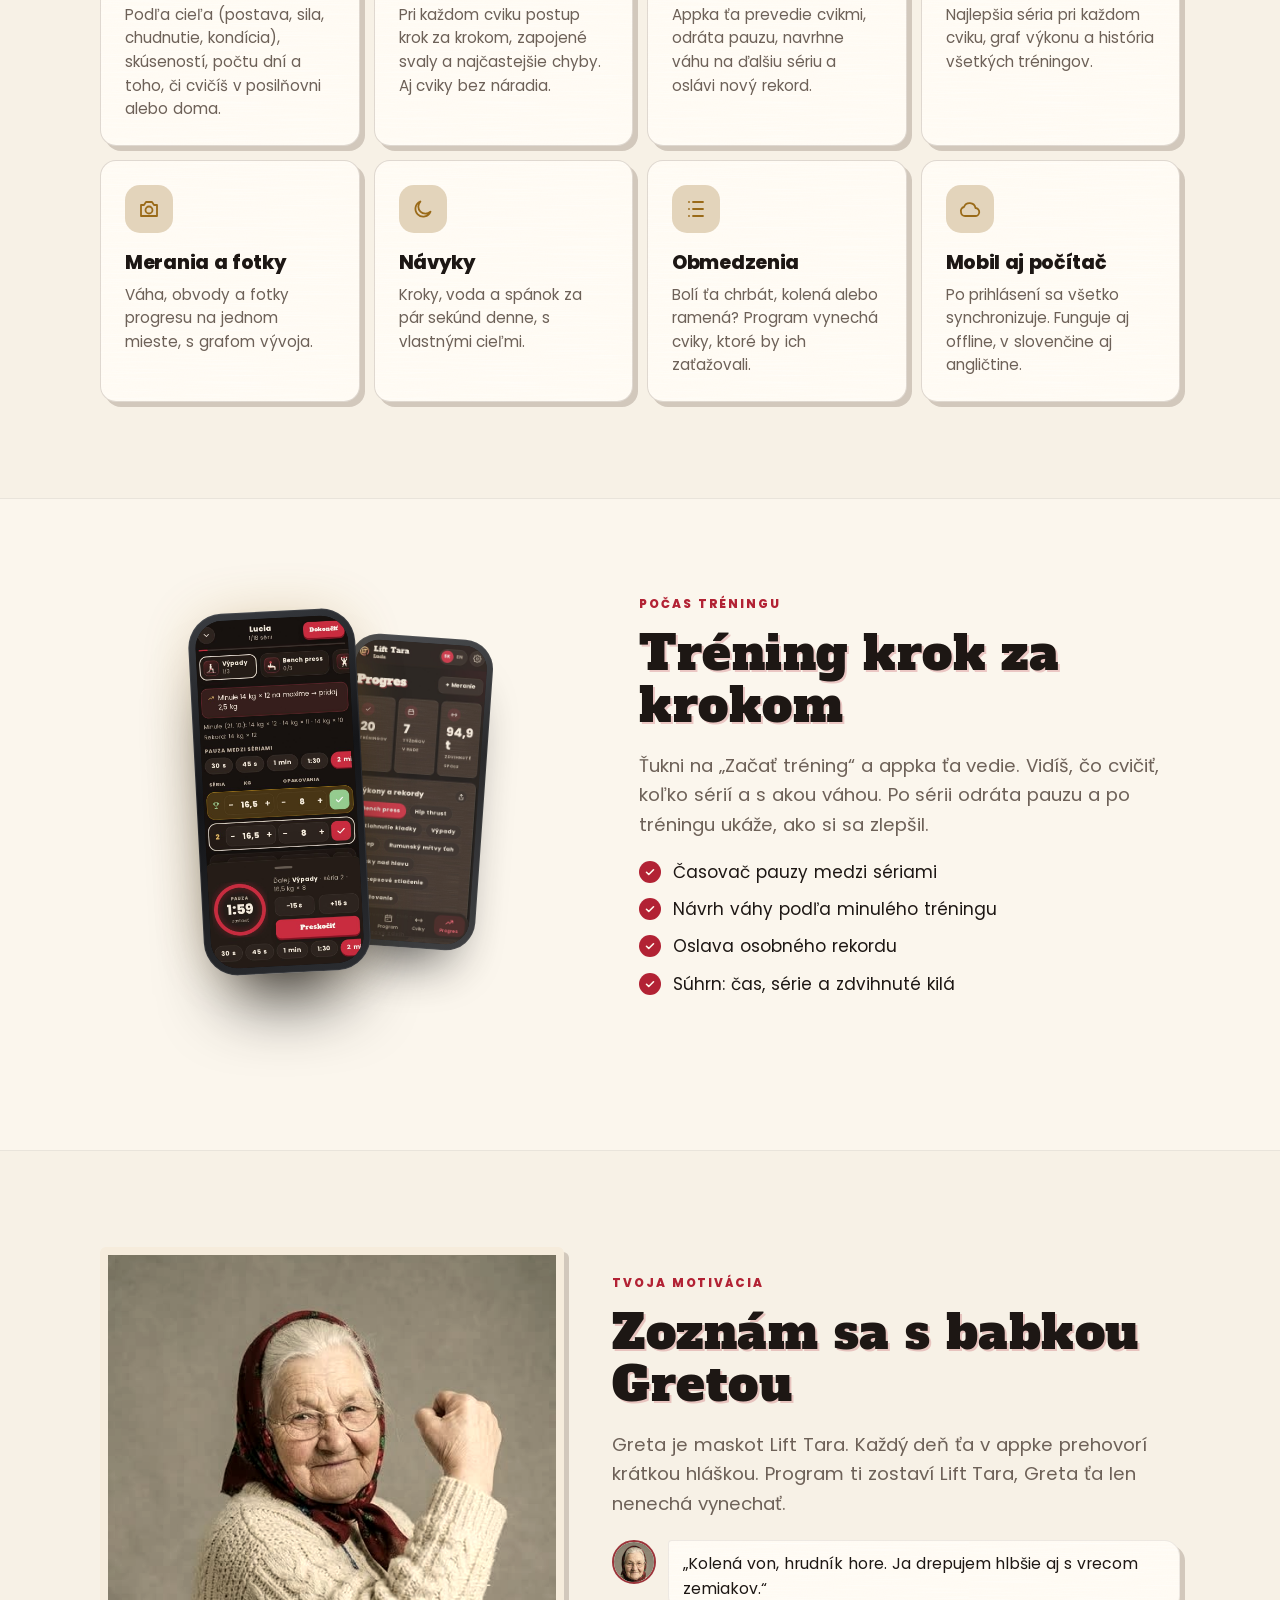
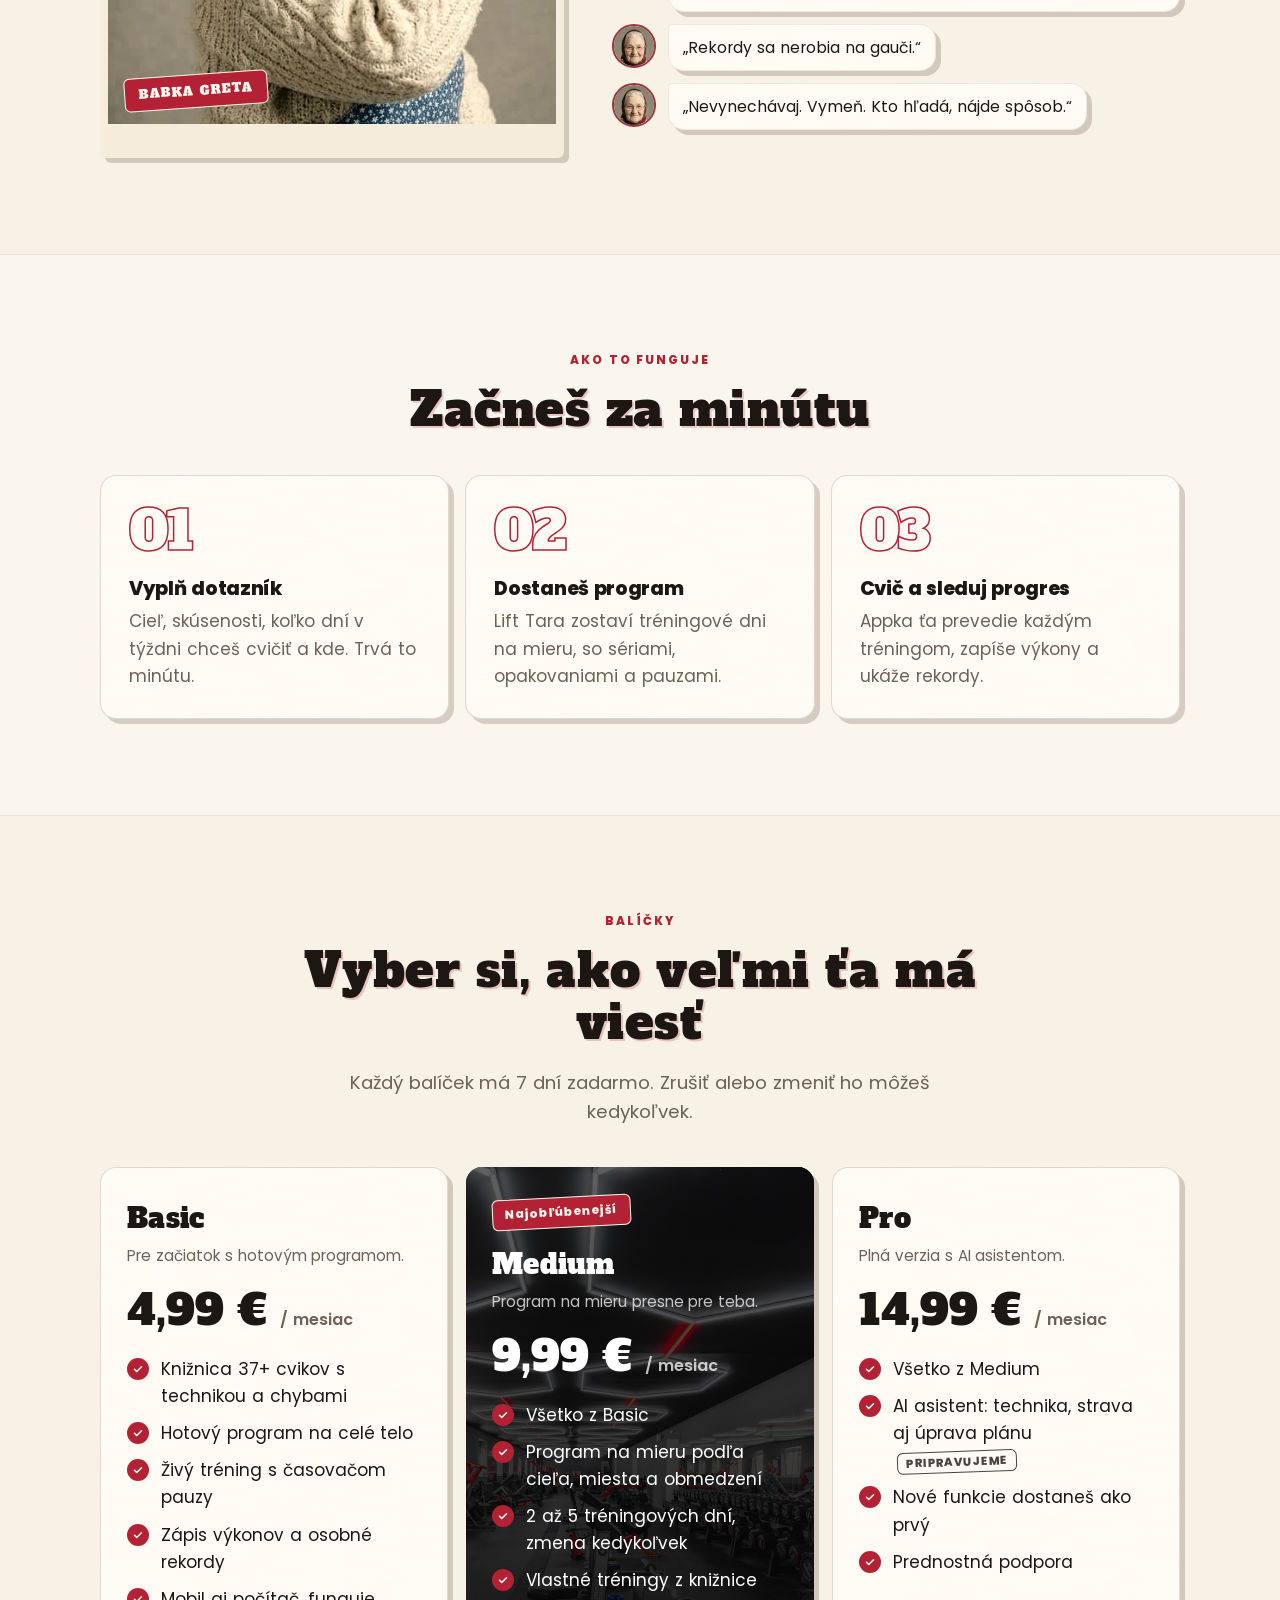
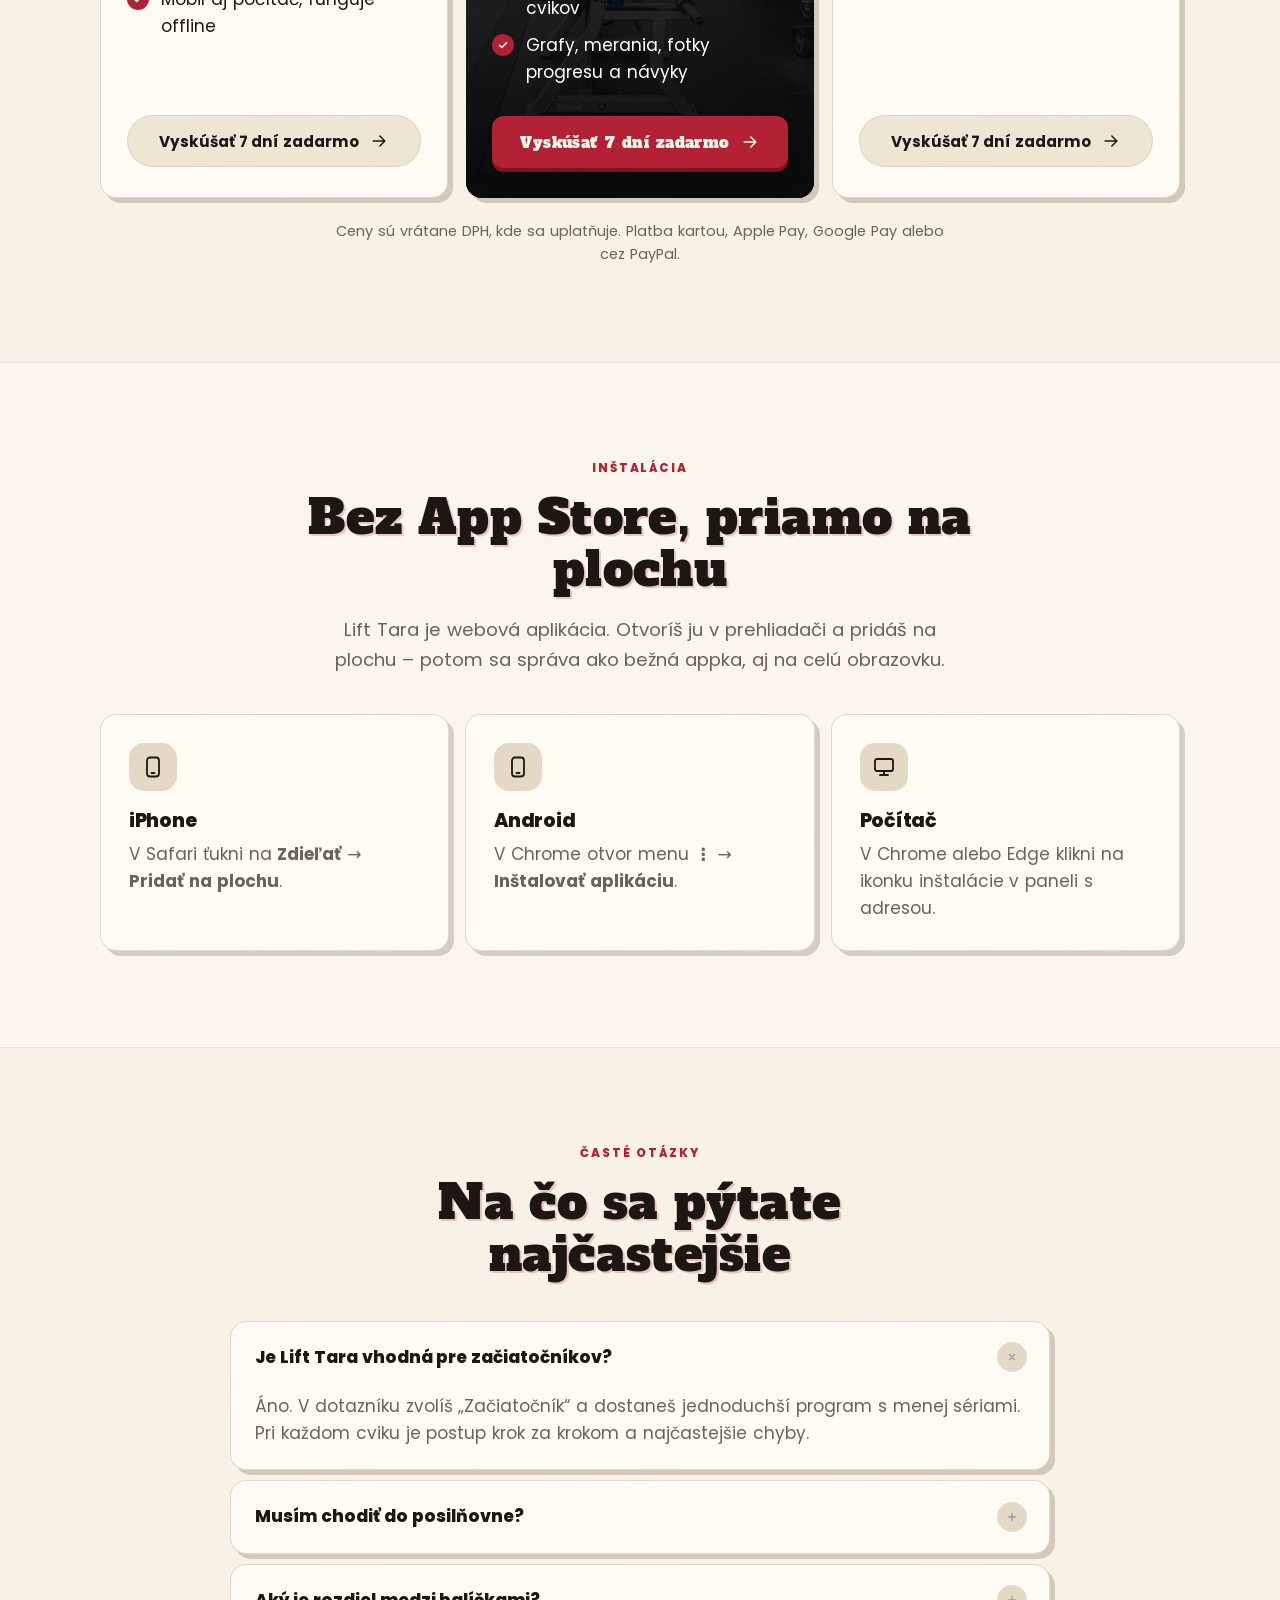
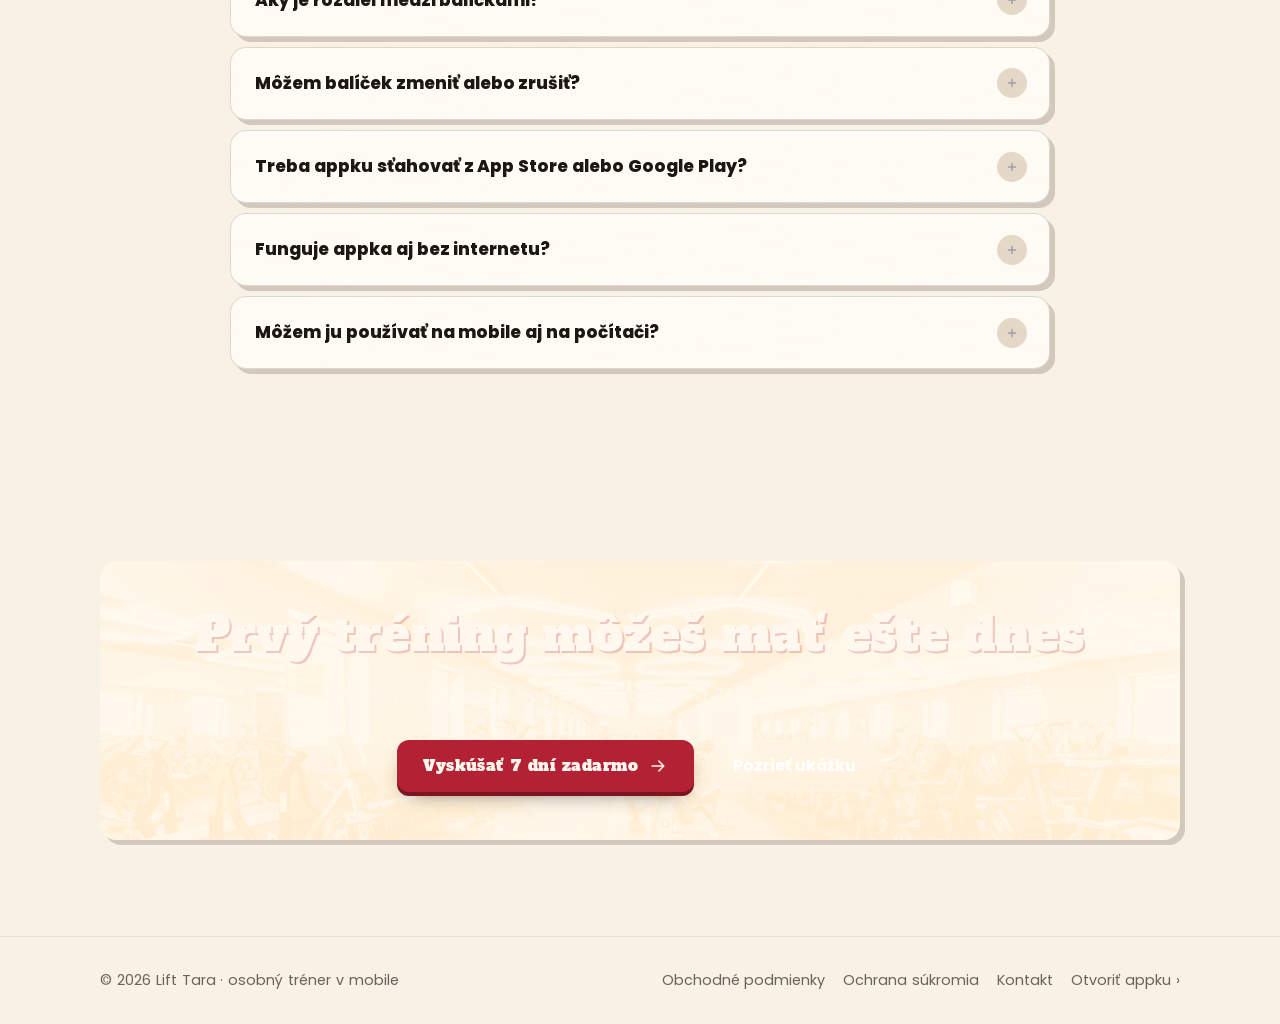
==== commit df467782: "Web: Lift Tara ako osobný tréner s balíčkami Basic, Medium a Pro Nová úvodná stránka (SK aj EN): oso" ====
--- a/index.html
+++ b/index.html
@@ -3,8 +3,8 @@
 <head>
   <meta charset="utf-8">
   <meta name="viewport" content="width=device-width, initial-scale=1, viewport-fit=cover">
-  <title>Lift Tara – fitness aplikácia pre trénerov a ich klientov</title>
-  <meta name="description" content="Lift Tara je aplikácia pre osobných trénerov a ich klientov: klienti, kalendár prepojený s Google kalendárom, tréningové plány, financie, správy a progres. Klient má vlastnú zónu s plánom, rezerváciou termínov a návykmi.">
+  <title>Lift Tara – osobný tréner v mobile</title>
+  <meta name="description" content="Lift Tara je osobný tréner v mobile: tréningový program na mieru tvojmu cieľu, ukážky a technika pri každom cviku, živý tréning a progres. Do posilňovne aj na doma.">
   <meta name="color-scheme" content="dark light">
   <meta name="theme-color" content="#15100e" media="(prefers-color-scheme: dark)">
   <meta name="theme-color" content="#f7f1e6" media="(prefers-color-scheme: light)">
@@ -14,24 +14,23 @@
   <link rel="alternate" hreflang="sk" href="https://koval9720.github.io/web/">
   <link rel="alternate" hreflang="en" href="https://koval9720.github.io/web/en/">
   <meta name="robots" content="index, follow, max-image-preview:large">
-  <!-- Náhľad odkazu vo WhatsAppe, Messengeri, Facebooku, iMessage -->
   <meta property="og:type" content="website">
   <meta property="og:locale" content="sk_SK">
   <meta property="og:site_name" content="Lift Tara">
-  <meta property="og:title" content="Lift Tara – aplikácia pre trénerov a ich klientov">
-  <meta property="og:description" content="Klienti, kalendár, plány, financie a progres na jednom mieste. Klient má vlastnú zónu s plánom a rezerváciou termínov.">
+  <meta property="og:title" content="Lift Tara – osobný tréner v mobile">
+  <meta property="og:description" content="Program na mieru, technika pri každom cviku, živý tréning a progres. Vyskúšaj 7 dní zadarmo.">
   <meta property="og:url" content="https://koval9720.github.io/web/">
   <meta property="og:image" content="https://koval9720.github.io/web/icons/og.jpg?v=1">
   <meta property="og:image:width" content="1200">
   <meta property="og:image:height" content="630">
-  <meta property="og:image:alt" content="Lift Tara – aplikácia pre trénerov a klientov">
+  <meta property="og:image:alt" content="Lift Tara">
   <meta name="twitter:card" content="summary_large_image">
-  <meta name="twitter:title" content="Lift Tara – aplikácia pre trénerov a ich klientov">
-  <meta name="twitter:description" content="Klienti, kalendár, plány, financie a progres na jednom mieste.">
+  <meta name="twitter:title" content="Lift Tara – osobný tréner v mobile">
+  <meta name="twitter:description" content="Program na mieru, technika pri každom cviku, živý tréning a progres. Vyskúšaj 7 dní zadarmo.">
   <meta name="twitter:image" content="https://koval9720.github.io/web/icons/og.jpg?v=1">
   <link rel="preload" as="image" href="icons/hero.jpg">
   <style>html, body { background: #15100e; } @media (prefers-color-scheme: light) { html, body { background: #f7f1e6; } }</style>
-  <link rel="stylesheet" href="css/web.css?v=7">
+  <link rel="stylesheet" href="css/web.css?v=8">
   <script type="application/ld+json">
 [
  {
@@ -39,23 +38,74 @@
   "@type": "SoftwareApplication",
   "name": "Lift Tara",
   "applicationCategory": "HealthApplication",
-  "operatingSystem": "iOS, Android, Windows, macOS (webová aplikácia)",
+  "operatingSystem": "iOS, Android, Windows, macOS (web app)",
   "url": "https://koval9720.github.io/web/",
   "image": "https://koval9720.github.io/web/icons/icon-512.png",
   "inLanguage": "sk",
-  "description": "Aplikácia pre osobných trénerov a ich klientov – klienti, kalendár, tréningové plány, financie, správy, návyky a progres."
+  "description": "Lift Tara je osobný tréner v mobile: tréningový program na mieru tvojmu cieľu, ukážky a technika pri každom cviku, živý tréning a progres. Do posilňovne aj na doma.",
+  "offers": [{"@type": "Offer", "name": "Basic", "price": "4.99", "priceCurrency": "EUR"}, {"@type": "Offer", "name": "Medium", "price": "9.99", "priceCurrency": "EUR"}, {"@type": "Offer", "name": "Pro", "price": "14.99", "priceCurrency": "EUR"}]
  },
  {
   "@context": "https://schema.org",
   "@type": "FAQPage",
   "mainEntity": [
-   { "@type": "Question", "name": "Musí si klient vytvárať účet?", "acceptedAnswer": { "@type": "Answer", "text": "Nie. Klient dostane od trénera prístupový kód a prihlási sa ním do klientskej zóny. Žiadna registrácia ani heslo." } },
-   { "@type": "Question", "name": "Treba aplikáciu sťahovať z App Store alebo Google Play?", "acceptedAnswer": { "@type": "Answer", "text": "Nie. Lift Tara je webová aplikácia – otvoríš ju v prehliadači a jedným ťuknutím ju pridáš na plochu. Potom sa správa ako bežná appka." } },
-   { "@type": "Question", "name": "Funguje aplikácia aj bez internetu?", "acceptedAnswer": { "@type": "Answer", "text": "Áno. Trénerská aplikácia funguje aj offline a zmeny sa zosynchronizujú, keď sa pripojíš." } },
-   { "@type": "Question", "name": "Môžem používať aplikáciu na mobile aj na počítači?", "acceptedAnswer": { "@type": "Answer", "text": "Áno. Po prihlásení sa dáta synchronizujú medzi všetkými tvojimi zariadeniami – iPhone, Android aj počítač." } },
-   { "@type": "Question", "name": "Čo vidí klient a čo tréner?", "acceptedAnswer": { "@type": "Answer", "text": "Klient vidí svoje tréningy, plán, merania, rekordy a správy. Tréner vidí všetkých svojich klientov, kalendár, financie a všetko, čo klienti zapíšu." } },
-   { "@type": "Question", "name": "Dá sa klientovi prístup zrušiť?", "acceptedAnswer": { "@type": "Answer", "text": "Áno. Tréner môže prístupový kód kedykoľvek zrušiť alebo vytvoriť nový – klient sa potom už s pôvodným kódom neprihlási." } }
-  ]
+ {
+  "@type": "Question",
+  "name": "Je Lift Tara vhodná pre začiatočníkov?",
+  "acceptedAnswer": {
+   "@type": "Answer",
+   "text": "Áno. V dotazníku zvolíš „Začiatočník“ a dostaneš jednoduchší program s menej sériami. Pri každom cviku je postup krok za krokom a najčastejšie chyby."
+  }
+ },
+ {
+  "@type": "Question",
+  "name": "Musím chodiť do posilňovne?",
+  "acceptedAnswer": {
+   "@type": "Answer",
+   "text": "Nie. Program sa dá zostaviť aj na doma s jednoručkami alebo úplne bez náradia."
+  }
+ },
+ {
+  "@type": "Question",
+  "name": "Aký je rozdiel medzi balíčkami?",
+  "acceptedAnswer": {
+   "@type": "Answer",
+   "text": "Basic má hotový program na celé telo, knižnicu cvikov a živý tréning. Medium pridá program na mieru tvojmu cieľu, vlastné tréningy a celý progres. Pro je plná verzia s AI asistentom, ktorého pripravujeme."
+  }
+ },
+ {
+  "@type": "Question",
+  "name": "Môžem balíček zmeniť alebo zrušiť?",
+  "acceptedAnswer": {
+   "@type": "Answer",
+   "text": "Áno, kedykoľvek v appke v Nastaveniach → Predplatné alebo cez odkaz v e-maile. Ak zrušíš počas 7 dní zadarmo, nezaplatíš nič. Tvoje dáta ostanú uložené."
+  }
+ },
+ {
+  "@type": "Question",
+  "name": "Treba appku sťahovať z App Store alebo Google Play?",
+  "acceptedAnswer": {
+   "@type": "Answer",
+   "text": "Nie. Lift Tara je webová aplikácia – otvoríš ju v prehliadači a jedným ťuknutím ju pridáš na plochu. Potom sa správa ako bežná appka."
+  }
+ },
+ {
+  "@type": "Question",
+  "name": "Funguje appka aj bez internetu?",
+  "acceptedAnswer": {
+   "@type": "Answer",
+   "text": "Áno. Tréning aj zápis výkonov fungujú offline a zmeny sa zosynchronizujú, keď sa pripojíš."
+  }
+ },
+ {
+  "@type": "Question",
+  "name": "Môžem ju používať na mobile aj na počítači?",
+  "acceptedAnswer": {
+   "@type": "Answer",
+   "text": "Áno. Po prihlásení sa program, tréningy aj progres synchronizujú medzi všetkými tvojimi zariadeniami."
+  }
+ }
+]
  }
 ]
   </script>
@@ -65,14 +115,12 @@
     <div class="wrap">
       <a href="#" class="brand"><img src="icons/icon.svg?v=4" alt=""> Lift Tara</a>
       <nav class="menu" aria-label="Hlavné menu">
-        <a href="#trener">Pre trénerov</a>
-        <a href="#klient">Pre klientov</a>
+        <a href="#funkcie">Funkcie</a>
         <a href="#ako">Ako to funguje</a>
-        <a href="#cena">Cena</a>
+        <a href="#balicky">Balíčky</a>
         <a href="#faq">Otázky</a>
         <a href="en/" class="btn small lang" hreflang="en" lang="en" aria-label="English version">EN</a>
-        <a href="https://koval9720.github.io/trener/?lang=sk" class="btn small"><span class="lg">Trénerská aplikácia</span><span class="sm">Tréner</span></a>
-        <a href="zona/?lang=sk" class="btn small"><span class="lg">Klientska zóna</span><span class="sm">Klient</span></a>
+        <a href="https://koval9720.github.io/trener/?lang=sk" class="btn small"><span class="lg">Otvoriť appku</span><span class="sm">Appka</span></a>
       </nav>
     </div>
   </header>
@@ -81,108 +129,123 @@
     <section class="hero-section">
       <div class="hero-bg" aria-hidden="true"></div>
       <div class="wrap hero-in">
-        <p class="eyebrow">Fitness aplikácia pre trénerov a ich klientov</p>
-        <h1>Klienti, tréningy a progres. <em>Na jednom mieste.</em></h1>
-        <p class="lead">Lift Tara sú dve prepojené appky: trénerská, v ktorej riadiš klientov, kalendár, plány aj financie, a klientska zóna, kde tvoji klienti vidia svoj plán, termíny a výsledky. Všetko sa synchronizuje naživo.</p>
+        <p class="eyebrow">Osobný tréner v mobile</p>
+        <h1>Tréner, ktorý je <em>vždy pri tebe.</em></h1>
+        <p class="lead">Odpovedz na pár otázok a Lift Tara ti zostaví tréningový program na mieru. Pri každom cviku ti ukáže, ako ho robiť správne, odráta pauzy a zapíše výkony. Do posilňovne aj na doma.</p>
         <div class="actions">
-          <a href="https://koval9720.github.io/trener/?kupit&amp;lang=sk" class="btn primary sheen">Vyskúšať 7 dní zadarmo <svg class="i" viewBox="0 0 24 24" aria-hidden="true"><path d="M5 12h14M13 6l6 6-6 6"/></svg></a>
-          <a href="zona/?lang=sk" class="btn glass">Som klient – prihlásiť sa</a>
-        </div>
-        <div class="tiles">
-          <div class="tile"><span class="ti"><svg class="i" viewBox="0 0 24 24" aria-hidden="true"><rect x="6" y="2.5" width="12" height="19" rx="3"/><path d="M10.5 18h3"/></svg></span><div><b>Mobil aj PC</b><span>iPhone · Android · počítač</span></div></div>
-          <div class="tile"><span class="ti"><svg class="i" viewBox="0 0 24 24" aria-hidden="true"><path d="M20 12a8 8 0 1 1-2.34-5.66M20 4v5h-5"/></svg></span><div><b>Naživo</b><span>synchronizácia</span></div></div>
-          <div class="tile"><span class="ti"><svg class="i" viewBox="0 0 24 24" aria-hidden="true"><path d="M12 3l7 3v6c0 4.5-3 7.7-7 9-4-1.3-7-4.5-7-9V6z"/><path d="M9 12l2 2 4-4"/></svg></span><div><b>Bez registrácie</b><span>klient sa prihlási kódom</span></div></div>
-        </div>
+          <a href="#balicky" class="btn primary sheen">Vyskúšať 7 dní zadarmo <svg class="i" viewBox="0 0 24 24" aria-hidden="true"><path d="M5 12h14M13 6l6 6-6 6"/></svg></a>
+          <a href="https://koval9720.github.io/trener/?demo&amp;lang=sk" class="btn glass">Pozrieť ukážku</a>
+        </div>
+        <div class="tiles"><div class="tile"><span class="ti"><svg class="i" viewBox="0 0 24 24" aria-hidden="true"><circle cx="12" cy="12" r="9"/><circle cx="12" cy="12" r="5"/><circle cx="12" cy="12" r="1.2"/></svg></span><div><b>Na mieru</b><span>program podľa teba</span></div></div><div class="tile"><span class="ti"><svg class="i" viewBox="0 0 24 24" aria-hidden="true"><path d="M6.5 6.5v11M17.5 6.5v11M3.5 9v6M20.5 9v6M6.5 12h11"/></svg></span><div><b>37+ cvikov</b><span>s technikou</span></div></div><div class="tile"><span class="ti"><svg class="i" viewBox="0 0 24 24" aria-hidden="true"><path d="M3 15a4 4 0 0 0 4 4h10a4 4 0 0 0 .5-8A6 6 0 0 0 6 10a4 4 0 0 0-3 5z"/></svg></span><div><b>Offline</b><span>aj bez signálu</span></div></div></div>
       </div>
       <span class="scroll-hint" aria-hidden="true"></span>
     </section>
 
-    <!-- ===== Trénerská aplikácia ===== -->
-    <section id="trener" class="section">
+    <section id="funkcie" class="section">
       <div class="wrap">
         <div class="app-head rv">
           <div>
-            <p class="eyebrow">Pre trénerov</p>
-            <h2>Trénerská aplikácia</h2>
-            <p class="lead">Celé tvoje trénerské podnikanie v jednej appke – od prvého tréningu klienta až po vyúčtovanie na konci mesiaca.</p>
-            <div class="actions"><a href="https://koval9720.github.io/trener/?kupit&amp;lang=sk" class="btn primary">Vyskúšať 7 dní zadarmo <svg class="i" viewBox="0 0 24 24" aria-hidden="true"><path d="M5 12h14M13 6l6 6-6 6"/></svg></a><a href="https://koval9720.github.io/trener/?demo&amp;lang=sk" class="btn">Vyskúšať ukážku</a></div>
+            <p class="eyebrow">Funkcie</p>
+            <h2>Všetko, čo robí osobný tréner</h2>
+            <p class="lead">Program, technika, vedenie tréningom a progres. Bez hľadania videí a bez zošita.</p>
+            <div class="actions"><a href="#balicky" class="btn primary">Vyskúšať 7 dní zadarmo <svg class="i" viewBox="0 0 24 24" aria-hidden="true"><path d="M5 12h14M13 6l6 6-6 6"/></svg></a><a href="https://koval9720.github.io/trener/?demo&amp;lang=sk" class="btn">Pozrieť ukážku</a></div>
           </div>
           <div class="phones" aria-hidden="true">
-            <figure class="phone"><img src="icons/screens/t-clients.jpg" alt="" loading="lazy" width="600" height="1299"></figure>
-            <figure class="phone main"><img src="icons/screens/t-home.jpg" alt="" loading="lazy" width="600" height="1299"></figure>
-            <figure class="phone"><img src="icons/screens/t-fin.jpg" alt="" loading="lazy" width="600" height="1299"></figure>
+            <figure class="phone"><img src="icons/screens/a-program.jpg" alt="" loading="lazy" width="600" height="1300"></figure>
+            <figure class="phone main"><img src="icons/screens/a-today.jpg" alt="" loading="lazy" width="600" height="1300"></figure>
+            <figure class="phone"><img src="icons/screens/a-ex.jpg" alt="" loading="lazy" width="600" height="1300"></figure>
           </div>
         </div>
         <div class="feat-grid">
-          <article class="card feat rv"><span class="ic"><svg class="i" viewBox="0 0 24 24" aria-hidden="true"><circle cx="9" cy="8" r="3.5"/><path d="M2.5 20a6.5 6.5 0 0 1 13 0M16 4.5a3.5 3.5 0 0 1 0 7M21.5 20a6.5 6.5 0 0 0-4-6"/></svg></span><h3>Klienti a merania</h3><p>Profil každého klienta, cieľ, poznámky, váha, tuk a obvody s grafom vývoja. Osobné rekordy a fotky progresu.</p></article>
-          <article class="card feat rv"><span class="ic"><svg class="i" viewBox="0 0 24 24" aria-hidden="true"><rect x="3" y="5" width="18" height="16" rx="2"/><path d="M3 10h18M8 3v4M16 3v4"/></svg></span><h3>Kalendár</h3><p>Deň, týždeň, mesiac aj zoznam. Tréning presunieš potiahnutím a všetko sa prenáša do tvojho Google kalendára.</p></article>
-          <article class="card feat rv"><span class="ic"><svg class="i" viewBox="0 0 24 24" aria-hidden="true"><path d="M6.5 6.5v11M17.5 6.5v11M3.5 9v6M20.5 9v6M6.5 12h11"/></svg></span><h3>Plány a cviky</h3><p>Tréningové plány so sériami, opakovaniami, záťažou a pauzami. Knižnica cvikov s ikonami, tipmi na techniku a videami.</p></article>
-          <article class="card feat rv"><span class="ic"><svg class="i" viewBox="0 0 24 24" aria-hidden="true"><rect x="3" y="6" width="18" height="13" rx="2.5"/><path d="M3 10.5h18M7 15h4"/></svg></span><h3>Financie</h3><p>Cena tréningu, platby hotovosťou aj na účet, prehľad nezaplatených tréningov a príjmy za mesiac.</p></article>
-          <article class="card feat rv"><span class="ic"><svg class="i" viewBox="0 0 24 24" aria-hidden="true"><path d="M21 12a8.5 8.5 0 0 1-12.4 7.5L3 21l1.5-5.4A8.5 8.5 0 1 1 21 12z"/></svg></span><h3>Správy a check-in</h3><p>Chat s každým klientom priamo v appke a týždenný check-in – ako sa klient cíti, spánok, stravovanie a energia.</p></article>
-          <article class="card feat rv"><span class="ic"><svg class="i" viewBox="0 0 24 24" aria-hidden="true"><path d="M6 8a6 6 0 0 1 12 0c0 7 3 9 3 9H3s3-2 3-9M10.3 21a1.94 1.94 0 0 0 3.4 0"/></svg></span><h3>Žiadosti a upozornenia</h3><p>Keď si klient vyberie voľný termín alebo napíše, hneď ti príde upozornenie. Žiadosť potvrdíš jedným ťuknutím.</p></article>
-          <article class="card feat rv"><span class="ic"><svg class="i" viewBox="0 0 24 24" aria-hidden="true"><path d="M12 3.5s6 6.4 6 10.6a6 6 0 0 1-12 0C6 9.9 12 3.5 12 3.5z"/></svg></span><h3>Návyky klientov</h3><p>Nastavíš ciele na kroky, vodu a spánok a v detaile klienta vidíš, ako sa ich za posledný týždeň drží.</p></article>
-          <article class="card feat rv"><span class="ic"><svg class="i" viewBox="0 0 24 24" aria-hidden="true"><path d="M3 15a4 4 0 0 0 4 4h10a4 4 0 0 0 .5-8A6 6 0 0 0 6 10a4 4 0 0 0-3 5z"/></svg></span><h3>Cloud a záloha</h3><p>Prihlásenie cez Google alebo e-mail, dáta v cloude a na všetkých tvojich zariadeniach. Funguje aj bez internetu.</p></article>
-        </div>
-      </div>
-    </section>
-
-    <!-- ===== Klientska zóna ===== -->
-    <section id="klient" class="section alt">
+          <article class="card feat rv"><span class="ic"><svg class="i" viewBox="0 0 24 24" aria-hidden="true"><circle cx="12" cy="12" r="9"/><circle cx="12" cy="12" r="5"/><circle cx="12" cy="12" r="1.2"/></svg></span><h3>Program na mieru</h3><p>Podľa cieľa (postava, sila, chudnutie, kondícia), skúseností, počtu dní a toho, či cvičíš v posilňovni alebo doma.</p></article>
+          <article class="card feat rv"><span class="ic"><svg class="i" viewBox="0 0 24 24" aria-hidden="true"><path d="M6.5 6.5v11M17.5 6.5v11M3.5 9v6M20.5 9v6M6.5 12h11"/></svg></span><h3>Knižnica cvikov</h3><p>Pri každom cviku postup krok za krokom, zapojené svaly a najčastejšie chyby. Aj cviky bez náradia.</p></article>
+          <article class="card feat rv"><span class="ic"><svg class="i" viewBox="0 0 24 24" aria-hidden="true"><circle cx="12" cy="12" r="9"/><path d="M10 8.5v7l5.5-3.5z"/></svg></span><h3>Živý tréning</h3><p>Appka ťa prevedie cvikmi, odráta pauzu, navrhne váhu na ďalšiu sériu a oslávi nový rekord.</p></article>
+          <article class="card feat rv"><span class="ic"><svg class="i" viewBox="0 0 24 24" aria-hidden="true"><path d="M3 17l6-6 4 4 8-8M15 7h6v6"/></svg></span><h3>Rekordy a progres</h3><p>Najlepšia séria pri každom cviku, graf výkonu a história všetkých tréningov.</p></article>
+          <article class="card feat rv"><span class="ic"><svg class="i" viewBox="0 0 24 24" aria-hidden="true"><path d="M4 8h3l2-3h6l2 3h3v11H4z"/><circle cx="12" cy="13" r="3.5"/></svg></span><h3>Merania a fotky</h3><p>Váha, obvody a fotky progresu na jednom mieste, s grafom vývoja.</p></article>
+          <article class="card feat rv"><span class="ic"><svg class="i" viewBox="0 0 24 24" aria-hidden="true"><path d="M19.5 14.6A7.8 7.8 0 1 1 9.4 4.5a6.3 6.3 0 0 0 10.1 10.1z"/></svg></span><h3>Návyky</h3><p>Kroky, voda a spánok za pár sekúnd denne, s vlastnými cieľmi.</p></article>
+          <article class="card feat rv"><span class="ic"><svg class="i" viewBox="0 0 24 24" aria-hidden="true"><path d="M9 5h10M9 12h10M9 19h10M5 5h.01M5 12h.01M5 19h.01"/></svg></span><h3>Obmedzenia</h3><p>Bolí ťa chrbát, kolená alebo ramená? Program vynechá cviky, ktoré by ich zaťažovali.</p></article>
+          <article class="card feat rv"><span class="ic"><svg class="i" viewBox="0 0 24 24" aria-hidden="true"><path d="M3 15a4 4 0 0 0 4 4h10a4 4 0 0 0 .5-8A6 6 0 0 0 6 10a4 4 0 0 0-3 5z"/></svg></span><h3>Mobil aj počítač</h3><p>Po prihlásení sa všetko synchronizuje. Funguje aj offline, v slovenčine aj angličtine.</p></article>
+        </div>
+      </div>
+    </section>
+
+    <section id="trening" class="section alt">
       <div class="wrap">
         <div class="app-head reverse rv">
           <div>
-            <p class="eyebrow">Pre klientov</p>
-            <h2>Klientska zóna</h2>
-            <p class="lead">Vlastná appka pre každého klienta. Vidí v nej svoje tréningy, plán na samostatné dni a to, ako napreduje – a s trénerom je v kontakte jedným ťuknutím.</p>
-            <div class="actions"><a href="zona/?lang=sk" class="btn primary">Prihlásiť sa do zóny <svg class="i" viewBox="0 0 24 24" aria-hidden="true"><path d="M5 12h14M13 6l6 6-6 6"/></svg></a><a href="zona/?lang=sk#/k/DEMO" class="btn">Pozrieť ukážku</a></div>
-          </div>
-          <div class="phones" aria-hidden="true">
-            <figure class="phone"><img src="icons/screens/k-plan.jpg" alt="" loading="lazy" width="600" height="1299"></figure>
-            <figure class="phone main"><img src="icons/screens/k-home.jpg" alt="" loading="lazy" width="600" height="1299"></figure>
-            <figure class="phone"><img src="icons/screens/k-prog.jpg" alt="" loading="lazy" width="600" height="1299"></figure>
-          </div>
-        </div>
-        <div class="feat-grid three">
-          <article class="card feat rv"><span class="ic"><svg class="i" viewBox="0 0 24 24" aria-hidden="true"><rect x="3" y="5" width="18" height="16" rx="2"/><path d="M3 10h18M8 3v4M16 3v4M9 15l2 2 4-4"/></svg></span><h3>Termíny a rezervácia</h3><p>Kalendár rovnaký ako má tréner. Klient vidí svoje tréningy a ťuknutím na voľný termín pošle žiadosť o tréning.</p></article>
-          <article class="card feat rv"><span class="ic"><svg class="i" viewBox="0 0 24 24" aria-hidden="true"><path d="M9 5h10M9 12h10M9 19h10M5 5h.01M5 12h.01M5 19h.01"/></svg></span><h3>Tréningový plán</h3><p>Cviky so sériami a záťažou, tipy na správnu techniku a videá. Tréning si môže zapisovať aj sám.</p></article>
-          <article class="card feat rv"><span class="ic"><svg class="i" viewBox="0 0 24 24" aria-hidden="true"><path d="M3 17l6-6 4 4 8-8M15 7h6v6"/></svg></span><h3>Progres</h3><p>Graf váhy, tuku a obvodov, história meraní a osobné rekordy. Výsledky vidí čierne na bielom.</p></article>
-          <article class="card feat rv"><span class="ic"><svg class="i" viewBox="0 0 24 24" aria-hidden="true"><path d="M19.5 14.6A7.8 7.8 0 1 1 9.4 4.5a6.3 6.3 0 0 0 10.1 10.1z"/></svg></span><h3>Denné návyky</h3><p>Kroky, voda a spánok za pár sekúnd denne, s cieľmi od trénera a prehľadom za 14 dní.</p></article>
-          <article class="card feat rv"><span class="ic"><svg class="i" viewBox="0 0 24 24" aria-hidden="true"><path d="M21 12a8.5 8.5 0 0 1-12.4 7.5L3 21l1.5-5.4A8.5 8.5 0 1 1 21 12z"/></svg></span><h3>Správy trénerovi</h3><p>Chat s trénerom a týždenný check-in priamo v zóne – bez hľadania v iných appkách.</p></article>
-          <article class="card feat rv"><span class="ic"><svg class="i" viewBox="0 0 24 24" aria-hidden="true"><circle cx="8" cy="15" r="4"/><path d="M10.8 12.2L20 3M17 6l3 3M14.5 8.5l2 2"/></svg></span><h3>Prihlásenie kódom</h3><p>Žiadna registrácia ani heslo. Klient dostane od trénera kód a je dnu. Kód sa dá kedykoľvek zrušiť.</p></article>
-        </div>
-      </div>
-    </section>
-
-    <!-- ===== Babka Greta ===== -->
+            <p class="eyebrow">Počas tréningu</p>
+            <h2>Tréning krok za krokom</h2>
+            <p class="lead">Ťukni na „Začať tréning“ a appka ťa vedie. Vidíš, čo cvičiť, koľko sérií a s akou váhou. Po sérii odráta pauzu a po tréningu ukáže, ako si sa zlepšil.</p>
+            <ul class="checks"><li>Časovač pauzy medzi sériami</li><li>Návrh váhy podľa minulého tréningu</li><li>Oslava osobného rekordu</li><li>Súhrn: čas, série a zdvihnuté kilá</li></ul>
+          </div>
+          <div class="phones two" aria-hidden="true">
+            <figure class="phone main"><img src="icons/screens/a-live.jpg" alt="" loading="lazy" width="600" height="1300"></figure>
+            <figure class="phone"><img src="icons/screens/a-progress.jpg" alt="" loading="lazy" width="600" height="1300"></figure>
+          </div>
+        </div>
+      </div>
+    </section>
+
     <section id="greta" class="section">
       <div class="wrap greta-sec">
         <div class="greta-photo rv"><img src="icons/greta/flex.jpg" alt="Babka Greta ukazuje biceps" loading="lazy" width="520" height="578"><span class="tag">BABKA GRETA</span></div>
         <div class="rv">
           <p class="eyebrow">Tvoja motivácia</p>
           <h2>Zoznám sa s babkou Gretou</h2>
-          <p class="lead">Greta je maskot Lift Tara. V appke ťa každý deň prehovorí krátkou hláškou – na Prehľade, pri pláne aj v progrese. Plány robí tvoj tréner, Greta ťa len nenechá vynechať.</p>
+          <p class="lead">Greta je maskot Lift Tara. Každý deň ťa v appke prehovorí krátkou hláškou. Program ti zostaví Lift Tara, Greta ťa len nenechá vynechať.</p>
           <div class="quotes">
             <div class="quote-b"><img src="icons/greta/avatar.jpg" alt="" width="44" height="44" loading="lazy"><p>„Kolená von, hrudník hore. Ja drepujem hlbšie aj s vrecom zemiakov.“</p></div>
             <div class="quote-b"><img src="icons/greta/avatar.jpg" alt="" width="44" height="44" loading="lazy"><p>„Rekordy sa nerobia na gauči.“</p></div>
-            <div class="quote-b"><img src="icons/greta/avatar.jpg" alt="" width="44" height="44" loading="lazy"><p>„Nie zlé. Na mladíka.“</p></div>
-          </div>
-        </div>
-      </div>
-    </section>
-
-    <!-- ===== Ako to funguje ===== -->
-    <section id="ako" class="section">
-      <div class="wrap">
-        <div class="section-head center rv"><p class="eyebrow">Ako to funguje</p><h2>Začneš za pár minút</h2></div>
+            <div class="quote-b"><img src="icons/greta/avatar.jpg" alt="" width="44" height="44" loading="lazy"><p>„Nevynechávaj. Vymeň. Kto hľadá, nájde spôsob.“</p></div>
+          </div>
+        </div>
+      </div>
+    </section>
+
+    <section id="ako" class="section alt">
+      <div class="wrap">
+        <div class="section-head center rv"><p class="eyebrow">Ako to funguje</p><h2>Začneš za minútu</h2></div>
         <div class="grid3">
-          <div class="card step rv"><span class="num">01</span><h3>Tréner sa prihlási</h3><p>Otvoríš trénerskú aplikáciu, prihlásiš sa cez Google alebo e-mail a pridáš svojich klientov.</p></div>
-          <div class="card step rv"><span class="num">02</span><h3>Klient dostane kód</h3><p>Pri klientovi zapneš klientsku zónu a pošleš mu odkaz s prístupovým kódom – napr. cez WhatsApp.</p></div>
-          <div class="card step rv"><span class="num">03</span><h3>Všetko je prepojené</h3><p>Tréningy, plány, merania aj správy sa medzi vami synchronizujú naživo. Ty plánuješ, klient vidí.</p></div>
-        </div>
-      </div>
-    </section>
-
-    <!-- ===== Inštalácia ===== -->
+          <div class="card step rv"><span class="num">01</span><h3>Vyplň dotazník</h3><p>Cieľ, skúsenosti, koľko dní v týždni chceš cvičiť a kde. Trvá to minútu.</p></div>
+          <div class="card step rv"><span class="num">02</span><h3>Dostaneš program</h3><p>Lift Tara zostaví tréningové dni na mieru, so sériami, opakovaniami a pauzami.</p></div>
+          <div class="card step rv"><span class="num">03</span><h3>Cvič a sleduj progres</h3><p>Appka ťa prevedie každým tréningom, zapíše výkony a ukáže rekordy.</p></div>
+        </div>
+      </div>
+    </section>
+
+    <section id="balicky" class="section">
+      <div class="wrap">
+        <div class="section-head center rv"><p class="eyebrow">Balíčky</p><h2>Vyber si, ako veľmi ťa má viesť</h2><p class="lead" style="margin:0 auto">Každý balíček má 7 dní zadarmo. Zrušiť alebo zmeniť ho môžeš kedykoľvek.</p></div>
+        <div class="tiers">
+          <article class="card price-card tier tier-basic rv">
+            
+            <h3>Basic</h3>
+            <p class="muted tier-sub">Pre začiatok s hotovým programom.</p>
+            <p class="price">4,99 € <span>/ mesiac</span></p>
+            <ul class="checks"><li><span>Knižnica 37+ cvikov s technikou a chybami</span></li><li><span>Hotový program na celé telo</span></li><li><span>Živý tréning s časovačom pauzy</span></li><li><span>Zápis výkonov a osobné rekordy</span></li><li><span>Mobil aj počítač, funguje offline</span></li></ul>
+            <a href="https://koval9720.github.io/trener/?plan=basic&amp;lang=sk" class="btn">Vyskúšať 7 dní zadarmo <svg class="i" viewBox="0 0 24 24" aria-hidden="true"><path d="M5 12h14M13 6l6 6-6 6"/></svg></a>
+          </article>
+          <article class="card price-card tier tier-medium featured rv">
+            <span class="badge">Najobľúbenejší</span>
+            <h3>Medium</h3>
+            <p class="muted tier-sub">Program na mieru presne pre teba.</p>
+            <p class="price">9,99 € <span>/ mesiac</span></p>
+            <ul class="checks"><li><span>Všetko z Basic</span></li><li><span>Program na mieru podľa cieľa, miesta a obmedzení</span></li><li><span>2 až 5 tréningových dní, zmena kedykoľvek</span></li><li><span>Vlastné tréningy z knižnice cvikov</span></li><li><span>Grafy, merania, fotky progresu a návyky</span></li></ul>
+            <a href="https://koval9720.github.io/trener/?plan=medium&amp;lang=sk" class="btn primary">Vyskúšať 7 dní zadarmo <svg class="i" viewBox="0 0 24 24" aria-hidden="true"><path d="M5 12h14M13 6l6 6-6 6"/></svg></a>
+          </article>
+          <article class="card price-card tier tier-pro rv">
+            
+            <h3>Pro</h3>
+            <p class="muted tier-sub">Plná verzia s AI asistentom.</p>
+            <p class="price">14,99 € <span>/ mesiac</span></p>
+            <ul class="checks"><li><span>Všetko z Medium</span></li><li><span>AI asistent: technika, strava aj úprava plánu <span class="soon">pripravujeme</span></span></li><li><span>Nové funkcie dostaneš ako prvý</span></li><li><span>Prednostná podpora</span></li></ul>
+            <a href="https://koval9720.github.io/trener/?plan=pro&amp;lang=sk" class="btn">Vyskúšať 7 dní zadarmo <svg class="i" viewBox="0 0 24 24" aria-hidden="true"><path d="M5 12h14M13 6l6 6-6 6"/></svg></a>
+          </article>
+        </div>
+        <p class="muted tier-note">Ceny sú vrátane DPH, kde sa uplatňuje. Platba kartou, Apple Pay, Google Pay alebo cez PayPal.</p>
+      </div>
+    </section>
+
     <section id="instalacia" class="section alt">
       <div class="wrap">
         <div class="section-head center rv"><p class="eyebrow">Inštalácia</p><h2>Bez App Store, priamo na plochu</h2><p class="lead" style="margin:0 auto">Lift Tara je webová aplikácia. Otvoríš ju v prehliadači a pridáš na plochu – potom sa správa ako bežná appka, aj na celú obrazovku.</p></div>
@@ -194,68 +257,34 @@
       </div>
     </section>
 
-    <!-- ===== Cena ===== -->
-    <section id="cena" class="section alt">
-      <div class="wrap">
-        <div class="section-head center rv"><p class="eyebrow">Cena</p><h2>Jedna cena, všetko v nej</h2></div>
-        <div class="price-wrap">
-          <article class="card price-card featured rv">
-            <span class="badge">7 dní zadarmo</span>
-            <h3>Lift Tara pre trénerov</h3>
-            <p class="price">15 € <span>/ mesiac</span></p>
-            <ul class="checks">
-              <li>Neobmedzený počet klientov a tréningov</li>
-              <li>Kalendár, plány, financie, správy a návyky</li>
-              <li>Klientska zóna pre tvojich klientov – pre nich zadarmo</li>
-              <li>Mobil aj počítač, synchronizácia naživo</li>
-              <li>Zrušíš kedykoľvek, aj počas skúšobných 7 dní</li>
-            </ul>
-            <a href="https://koval9720.github.io/trener/?kupit&amp;lang=sk" class="btn primary">Vyskúšať 7 dní zadarmo <svg class="i" viewBox="0 0 24 24" aria-hidden="true"><path d="M5 12h14M13 6l6 6-6 6"/></svg></a>
-            <a href="https://koval9720.github.io/trener/?demo&amp;lang=sk" class="btn glass">Najprv si pozrieť ukážku</a>
-          </article>
-        </div>
-      </div>
-    </section>
-
-    <!-- ===== Otázky ===== -->
     <section id="faq" class="section">
       <div class="wrap">
         <div class="section-head center rv"><p class="eyebrow">Časté otázky</p><h2>Na čo sa pýtate najčastejšie</h2></div>
         <div class="faq">
-          <details class="card rv" open><summary>Koľko stojí Lift Tara?</summary><p>Trénerská aplikácia stojí 15 € mesačne a prvých 7 dní je zadarmo. Klientska zóna je pre tvojich klientov zadarmo. Platí sa kartou, Apple Pay, Google Pay alebo cez PayPal.</p></details>
-          <details class="card rv"><summary>Ako zruším predplatné?</summary><p>Kedykoľvek v aplikácii v Nastaveniach → Predplatné, alebo cez odkaz v e-maile s potvrdením platby. Ak zrušíš počas 7 dní zadarmo, nezaplatíš nič. Tvoje dáta ostanú uložené.</p></details>
-          <details class="card rv"><summary>Musí si klient vytvárať účet?</summary><p>Nie. Klient dostane od trénera prístupový kód a prihlási sa ním do klientskej zóny. Žiadna registrácia ani heslo.</p></details>
-          <details class="card rv"><summary>Treba aplikáciu sťahovať z App Store alebo Google Play?</summary><p>Nie. Lift Tara je webová aplikácia – otvoríš ju v prehliadači a jedným ťuknutím ju pridáš na plochu. Potom sa správa ako bežná appka.</p></details>
-          <details class="card rv"><summary>Funguje aplikácia aj bez internetu?</summary><p>Áno. Trénerská aplikácia funguje aj offline a zmeny sa zosynchronizujú, keď sa pripojíš.</p></details>
-          <details class="card rv"><summary>Môžem používať aplikáciu na mobile aj na počítači?</summary><p>Áno. Po prihlásení sa dáta synchronizujú medzi všetkými tvojimi zariadeniami – iPhone, Android aj počítač.</p></details>
-          <details class="card rv"><summary>Čo vidí klient a čo tréner?</summary><p>Klient vidí svoje tréningy, plán, merania, rekordy a správy. Tréner vidí všetkých svojich klientov, kalendár, financie a všetko, čo klienti zapíšu.</p></details>
-          <details class="card rv"><summary>Dá sa klientovi prístup zrušiť?</summary><p>Áno. Tréner môže prístupový kód kedykoľvek zrušiť alebo vytvoriť nový – klient sa potom už s pôvodným kódom neprihlási.</p></details>
-        </div>
-      </div>
-    </section>
-
-    <!-- ===== Výzva ===== -->
+          <details class="card rv" open><summary>Je Lift Tara vhodná pre začiatočníkov?</summary><p>Áno. V dotazníku zvolíš „Začiatočník“ a dostaneš jednoduchší program s menej sériami. Pri každom cviku je postup krok za krokom a najčastejšie chyby.</p></details>
+          <details class="card rv"><summary>Musím chodiť do posilňovne?</summary><p>Nie. Program sa dá zostaviť aj na doma s jednoručkami alebo úplne bez náradia.</p></details>
+          <details class="card rv"><summary>Aký je rozdiel medzi balíčkami?</summary><p>Basic má hotový program na celé telo, knižnicu cvikov a živý tréning. Medium pridá program na mieru tvojmu cieľu, vlastné tréningy a celý progres. Pro je plná verzia s AI asistentom, ktorého pripravujeme.</p></details>
+          <details class="card rv"><summary>Môžem balíček zmeniť alebo zrušiť?</summary><p>Áno, kedykoľvek v appke v Nastaveniach → Predplatné alebo cez odkaz v e-maile. Ak zrušíš počas 7 dní zadarmo, nezaplatíš nič. Tvoje dáta ostanú uložené.</p></details>
+          <details class="card rv"><summary>Treba appku sťahovať z App Store alebo Google Play?</summary><p>Nie. Lift Tara je webová aplikácia – otvoríš ju v prehliadači a jedným ťuknutím ju pridáš na plochu. Potom sa správa ako bežná appka.</p></details>
+          <details class="card rv"><summary>Funguje appka aj bez internetu?</summary><p>Áno. Tréning aj zápis výkonov fungujú offline a zmeny sa zosynchronizujú, keď sa pripojíš.</p></details>
+          <details class="card rv"><summary>Môžem ju používať na mobile aj na počítači?</summary><p>Áno. Po prihlásení sa program, tréningy aj progres synchronizujú medzi všetkými tvojimi zariadeniami.</p></details>
+        </div>
+      </div>
+    </section>
+
     <section id="zacat" class="section">
       <div class="wrap">
-        <div class="section-head center rv"><p class="eyebrow">Začni</p><h2>Kto si?</h2></div>
-        <div class="cta-cards">
-          <a class="card cta-card dark rv" href="https://koval9720.github.io/trener/?kupit&amp;lang=sk">
-            <span class="ic"><svg class="i" viewBox="0 0 24 24" aria-hidden="true"><path d="M6.5 6.5v11M17.5 6.5v11M3.5 9v6M20.5 9v6M6.5 12h11"/></svg></span>
-            <h3>Som tréner</h3><p>Spravuj klientov, tréningy, plány a financie.</p>
-            <span class="go">7 dní zadarmo, potom 15 € / mesiac <svg class="i" viewBox="0 0 24 24" aria-hidden="true"><path d="M5 12h14M13 6l6 6-6 6"/></svg></span>
-          </a>
-          <a class="card cta-card rv" href="zona/?lang=sk">
-            <span class="ic"><svg class="i" viewBox="0 0 24 24" aria-hidden="true"><circle cx="12" cy="8" r="4"/><path d="M4 21a8 8 0 0 1 16 0"/></svg></span>
-            <h3>Som klient</h3><p>Prihlás sa kódom od trénera a pozri si plán a progres.</p>
-            <span class="go">Otvoriť klientsku zónu <svg class="i" viewBox="0 0 24 24" aria-hidden="true"><path d="M5 12h14M13 6l6 6-6 6"/></svg></span>
-          </a>
+        <div class="card end-cta rv">
+          <h2>Prvý tréning môžeš mať ešte dnes</h2>
+          <p class="lead">Vyplň dotazník, dostaneš program a 7 dní cvičíš zadarmo.</p>
+          <div class="actions"><a href="#balicky" class="btn primary">Vyskúšať 7 dní zadarmo <svg class="i" viewBox="0 0 24 24" aria-hidden="true"><path d="M5 12h14M13 6l6 6-6 6"/></svg></a><a href="https://koval9720.github.io/trener/?demo&amp;lang=sk" class="btn glass">Pozrieť ukážku</a></div>
         </div>
       </div>
     </section>
   </main>
 
   <footer class="footer">
-    <div class="wrap"><span>© <span id="year">2026</span> Lift Tara · aplikácia pre trénerov a ich klientov</span><span class="foot-links"><a href="podmienky.html#podmienky" class="muted">Obchodné podmienky</a><a href="podmienky.html#sukromie" class="muted">Ochrana súkromia</a><a href="podmienky.html#kontakt" class="muted">Kontakt</a><a href="https://koval9720.github.io/trener/?lang=sk" class="muted">Trénerská aplikácia ›</a><a href="zona/?lang=sk" class="muted">Klientska zóna ›</a></span></div>
+    <div class="wrap"><span>© <span id="year">2026</span> Lift Tara · osobný tréner v mobile</span><span class="foot-links"><a href="podmienky.html#podmienky" class="muted">Obchodné podmienky</a><a href="podmienky.html#sukromie" class="muted">Ochrana súkromia</a><a href="podmienky.html#kontakt" class="muted">Kontakt</a><a href="https://koval9720.github.io/trener/?lang=sk" class="muted">Otvoriť appku ›</a></span></div>
   </footer>
   <script>
     // Lišta sa po posunutí z fotky zmení na sklo; fotka sa hýbe pomalšie ako obsah (paralaxa)
--- a/css/web.css
+++ b/css/web.css
@@ -370,3 +370,28 @@
 .legal-back { display: inline-block; margin-bottom: 18px; color: var(--muted) !important; text-decoration: none !important; }
 .legal-toc { display: flex; flex-wrap: wrap; gap: 8px; margin: 18px 0 8px; }
 .legal-toc a { padding: 8px 14px; border-radius: 999px; border: 1px solid var(--border); background: var(--surface); text-decoration: none !important; font-size: .9rem; font-weight: 600; }
+
+/* =========================================================
+   Lift Tara – osobný tréner: balíčky a nové sekcie
+   ========================================================= */
+.tiers { display: grid; grid-template-columns: repeat(3, minmax(0, 1fr)); gap: 18px; align-items: stretch; max-width: 1080px; margin: 0 auto; }
+@media (max-width: 900px) { .tiers { grid-template-columns: 1fr; max-width: 480px; } }
+.tier { padding: 30px 26px; }
+.tier h3 { margin: 4px 0 2px; font-family: var(--display); font-weight: 400; font-size: 1.7rem; letter-spacing: .01em !important; }
+.tier .tier-sub { margin: 0 0 10px; font-size: .95rem; }
+.tier .price { font-family: var(--display); font-weight: 400; margin: 6px 0 18px; }
+.tier .price span { font-family: var(--font); font-weight: 600; }
+.tier .badge { transform: rotate(-3deg); background: var(--red); color: #fff8ee; border-color: #fff8ee; }
+.tier .checks li::before { background: var(--red) url("data:image/svg+xml,%3Csvg xmlns='http://www.w3.org/2000/svg' viewBox='0 0 24 24' fill='none' stroke='%23fff8ee' stroke-width='3.2' stroke-linecap='round' stroke-linejoin='round'%3E%3Cpath d='M5 12.5l4.5 4.5L19 7.5'/%3E%3C/svg%3E") center / 12px no-repeat !important; }
+.tier .btn { width: 100%; justify-content: center; white-space: nowrap; font-size: .95rem; gap: 10px; }
+.tier.featured .btn.primary { background: var(--red); color: #fff8ee; box-shadow: 0 4px 0 #7d1422, 0 10px 22px -12px rgba(0, 0, 0, .7) !important; }
+.tier:not(.featured) .btn { border: 1.5px solid var(--border); }
+.soon { display: inline-block; margin-left: 4px; padding: 1px 8px; border-radius: 6px; border: 1.5px solid currentColor; font-size: .72rem; font-weight: 800; letter-spacing: .04em; text-transform: uppercase; opacity: .8; transform: rotate(-2deg); }
+.tier-note { text-align: center; margin: 22px auto 0; max-width: 620px; font-size: .9rem; }
+#trening .checks { margin-top: 20px; }
+.phones.two .phone.main { transform: rotate(-3deg); margin-right: -7%; }
+.phones.two .phone:last-child { margin-left: 0; transform: scale(.86) rotate(4deg); }
+.end-cta { text-align: center; padding: 48px 24px; background-image: linear-gradient(180deg, rgba(6, 6, 7, .55), rgba(6, 6, 7, .9)), url(../icons/hero.jpg); background-size: cover; background-position: 50% 40%; color: #fff8ee; border: 0; }
+.end-cta .lead { color: rgba(255, 248, 238, .8); margin: 0 auto 22px; }
+.end-cta .actions { justify-content: center; }
+#trening .checks li::before { background: var(--red) url("data:image/svg+xml,%3Csvg xmlns='http://www.w3.org/2000/svg' viewBox='0 0 24 24' fill='none' stroke='%23fff8ee' stroke-width='3.2' stroke-linecap='round' stroke-linejoin='round'%3E%3Cpath d='M5 12.5l4.5 4.5L19 7.5'/%3E%3C/svg%3E") center / 12px no-repeat; }
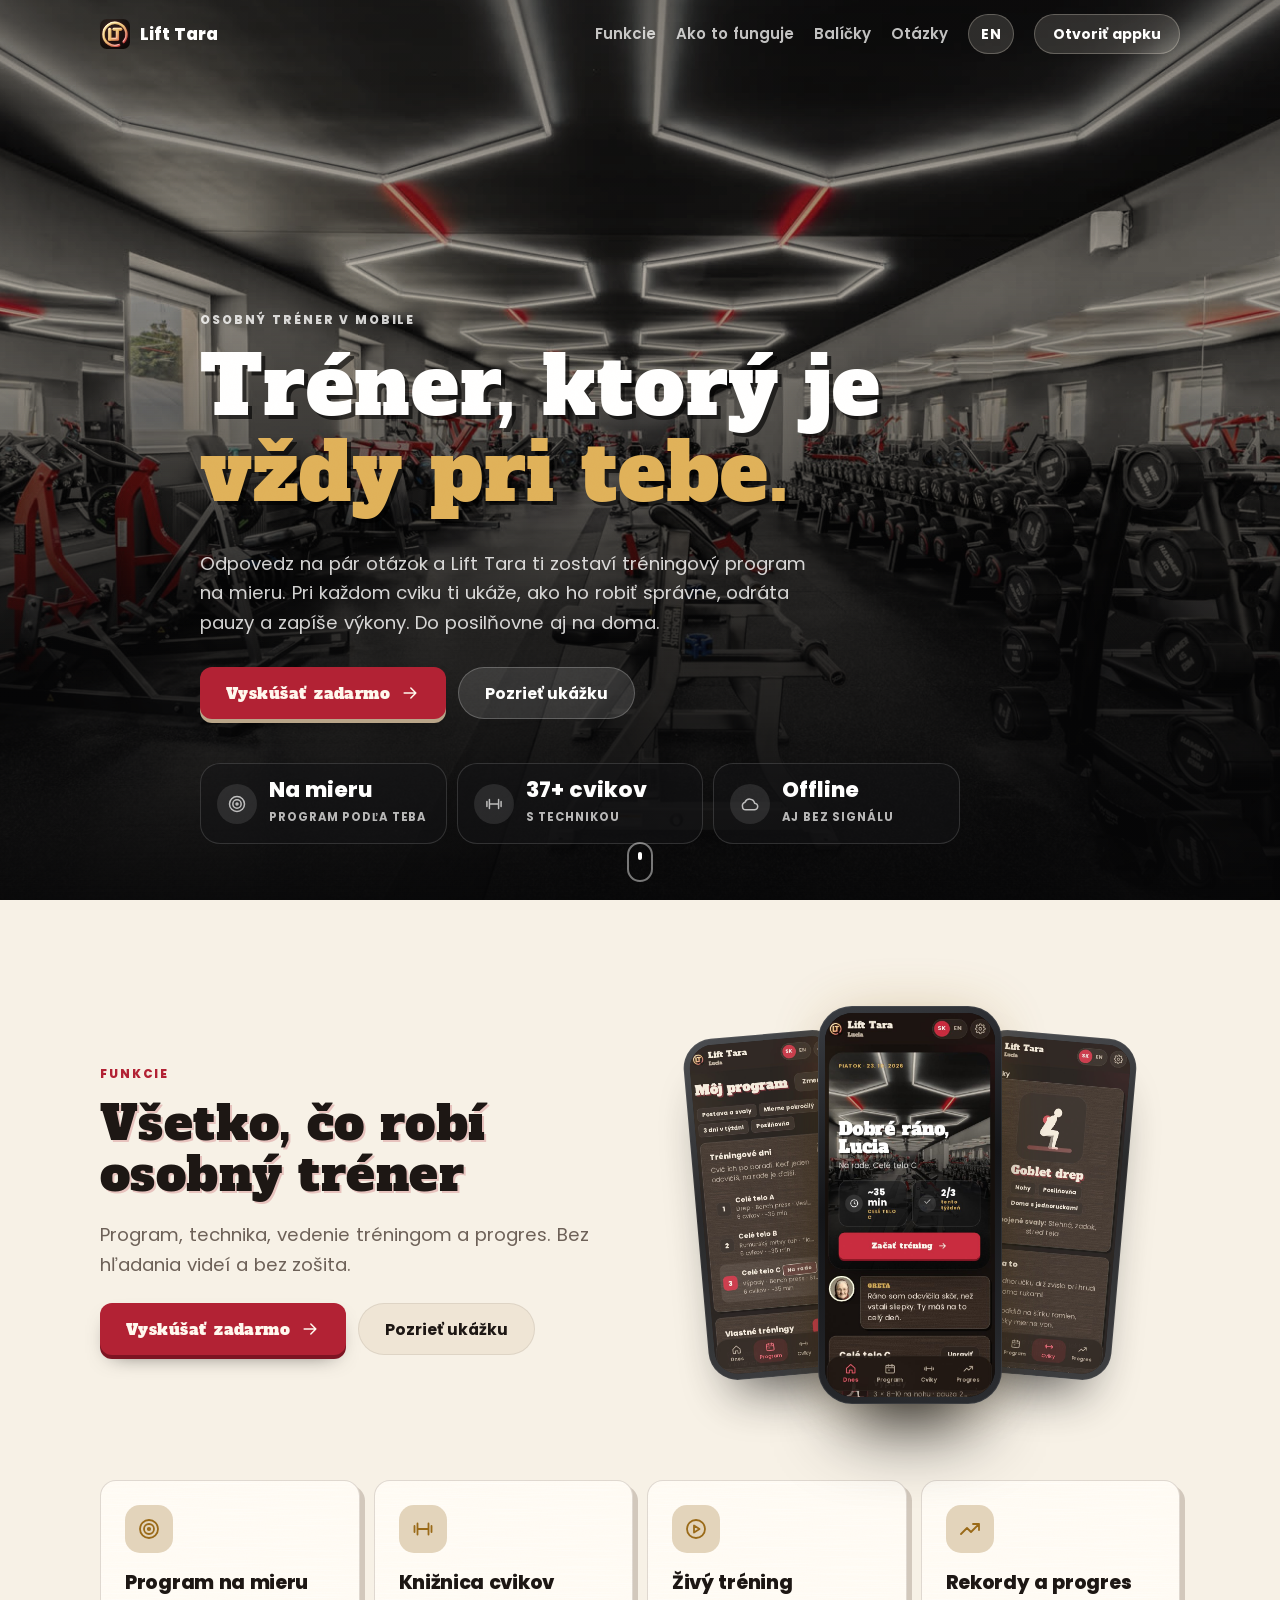
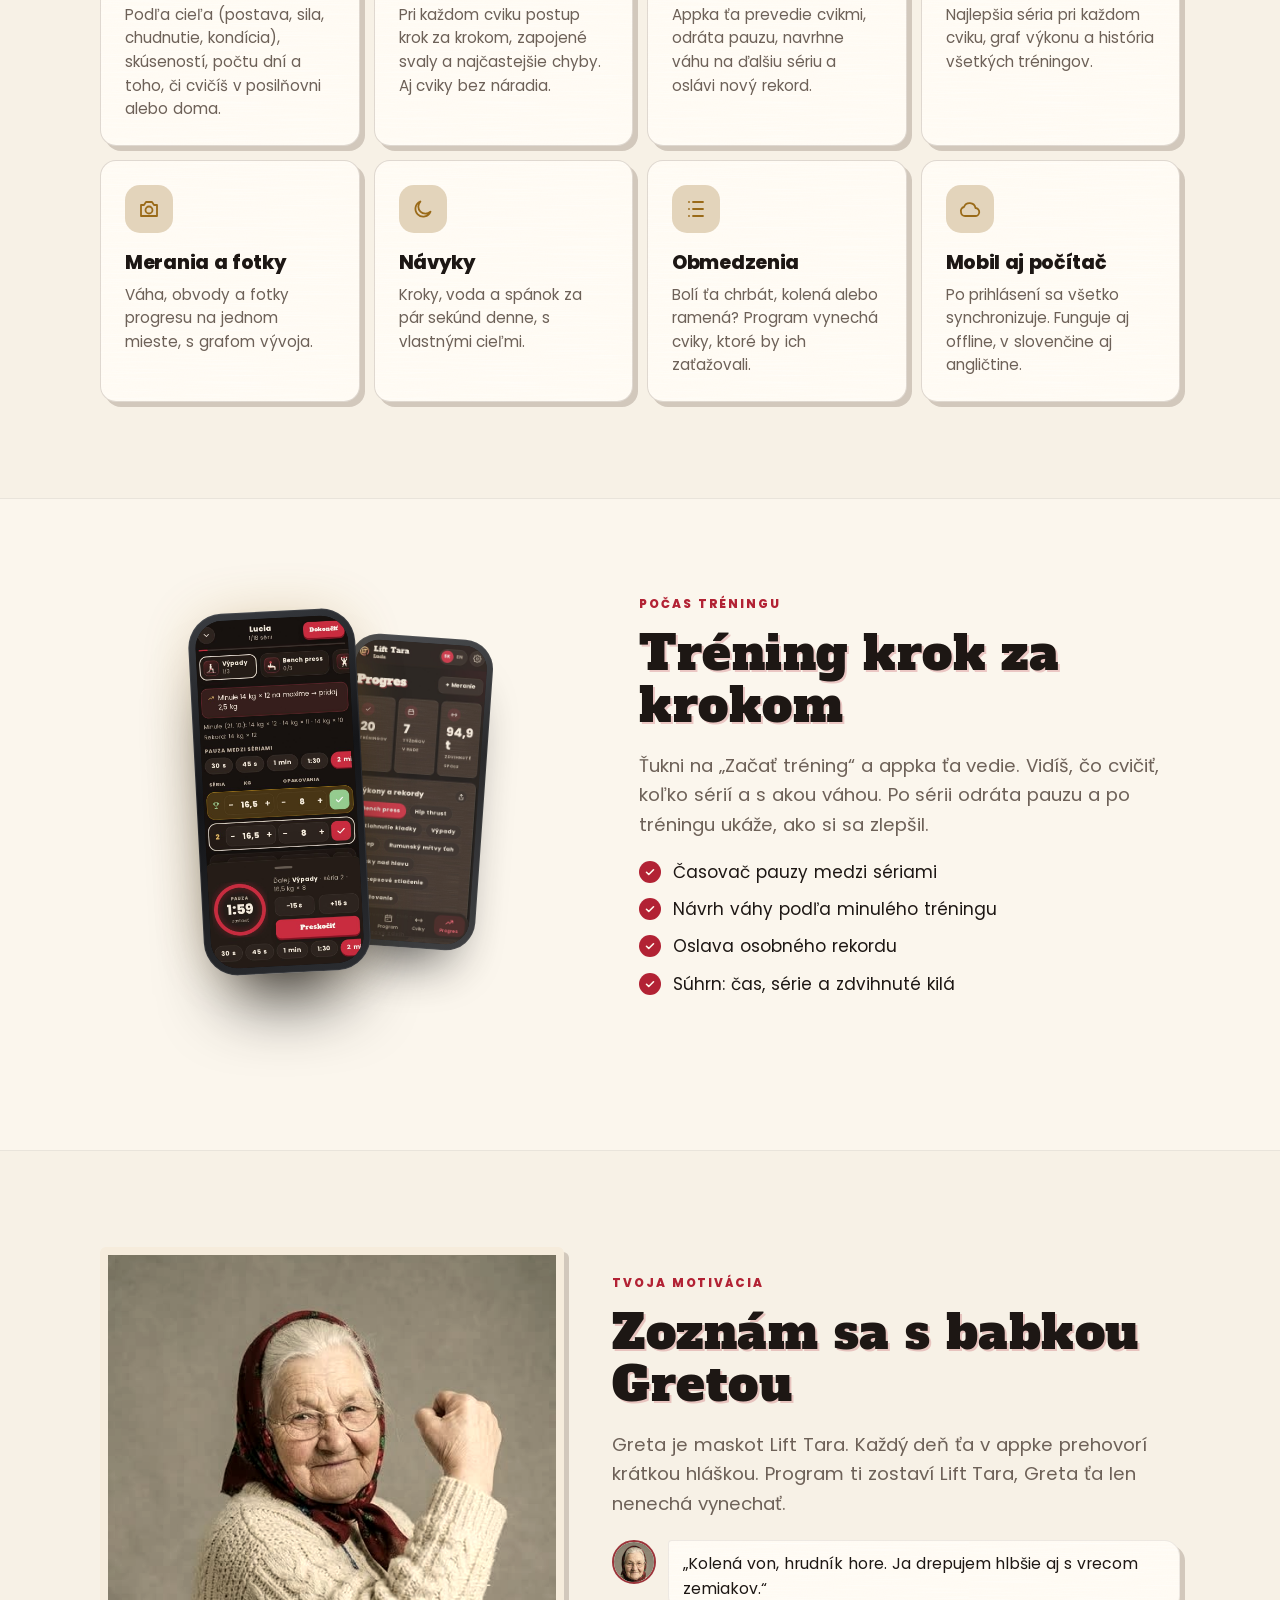
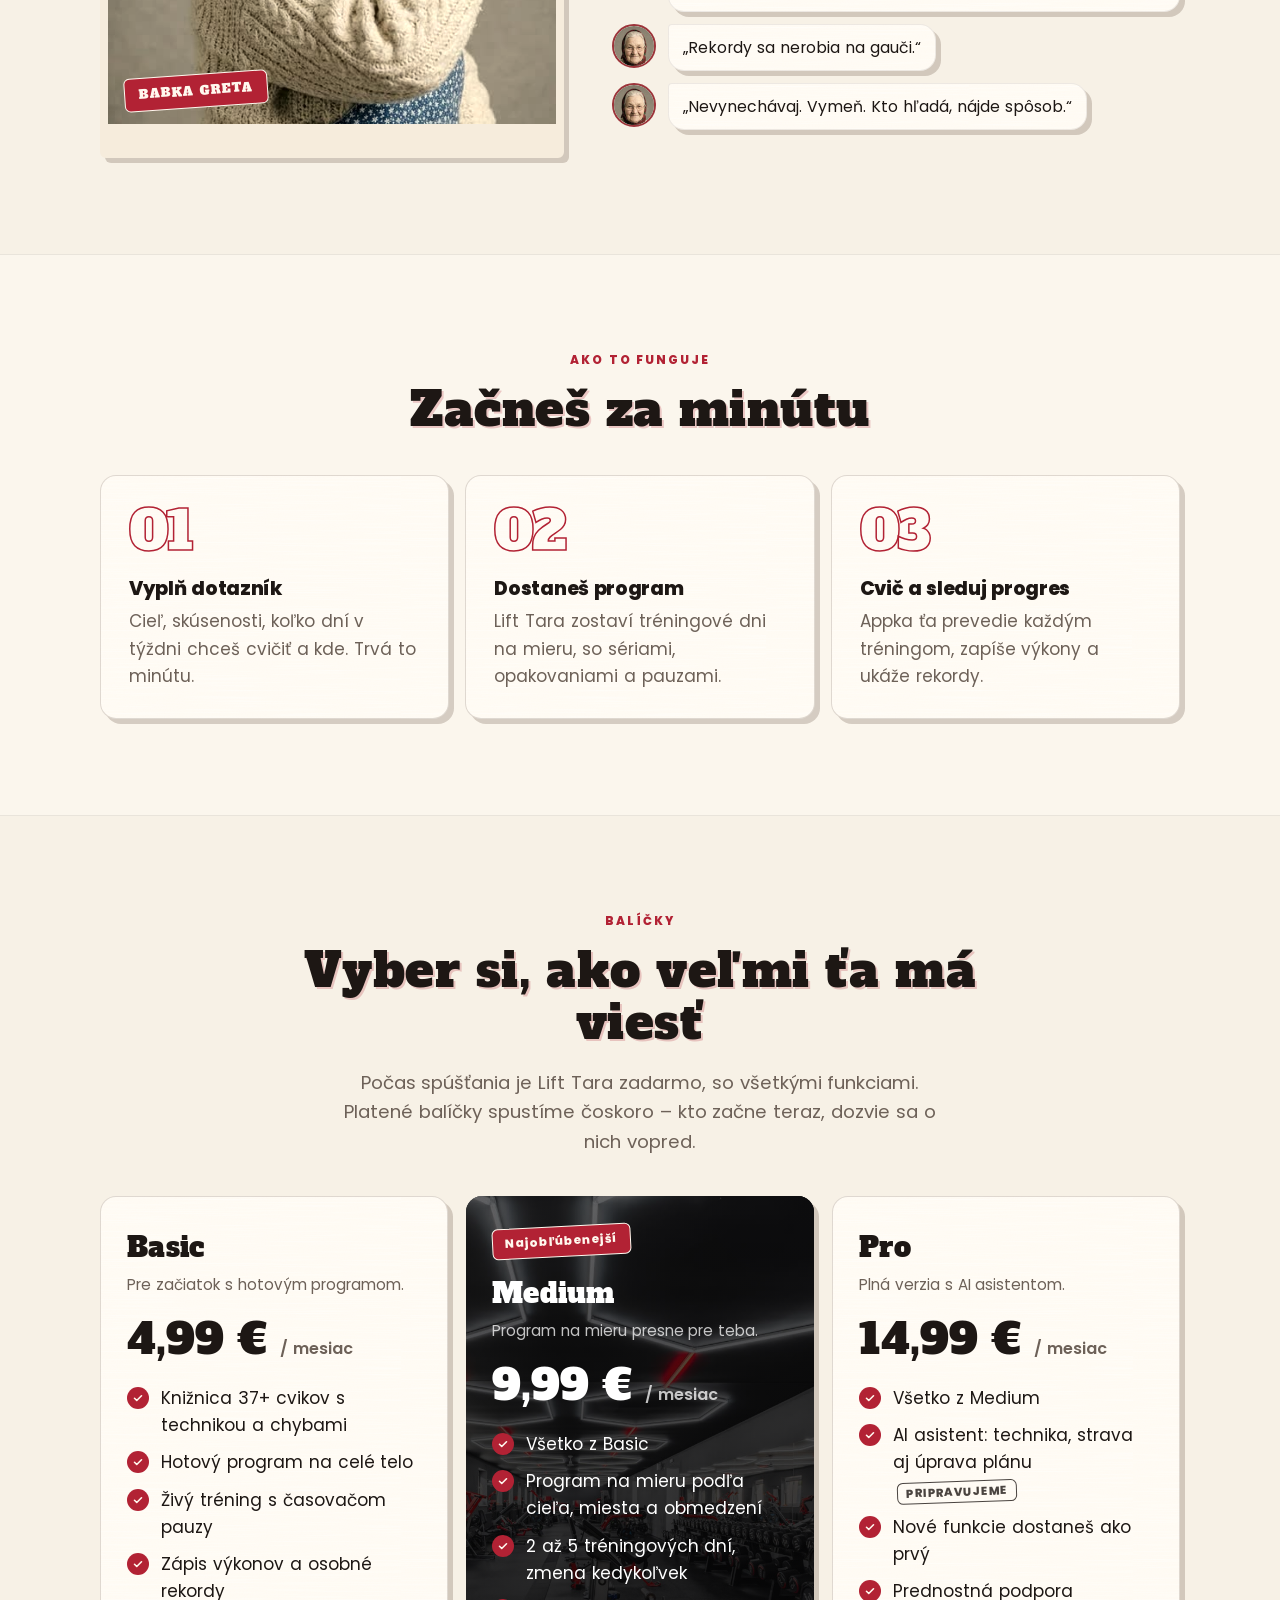
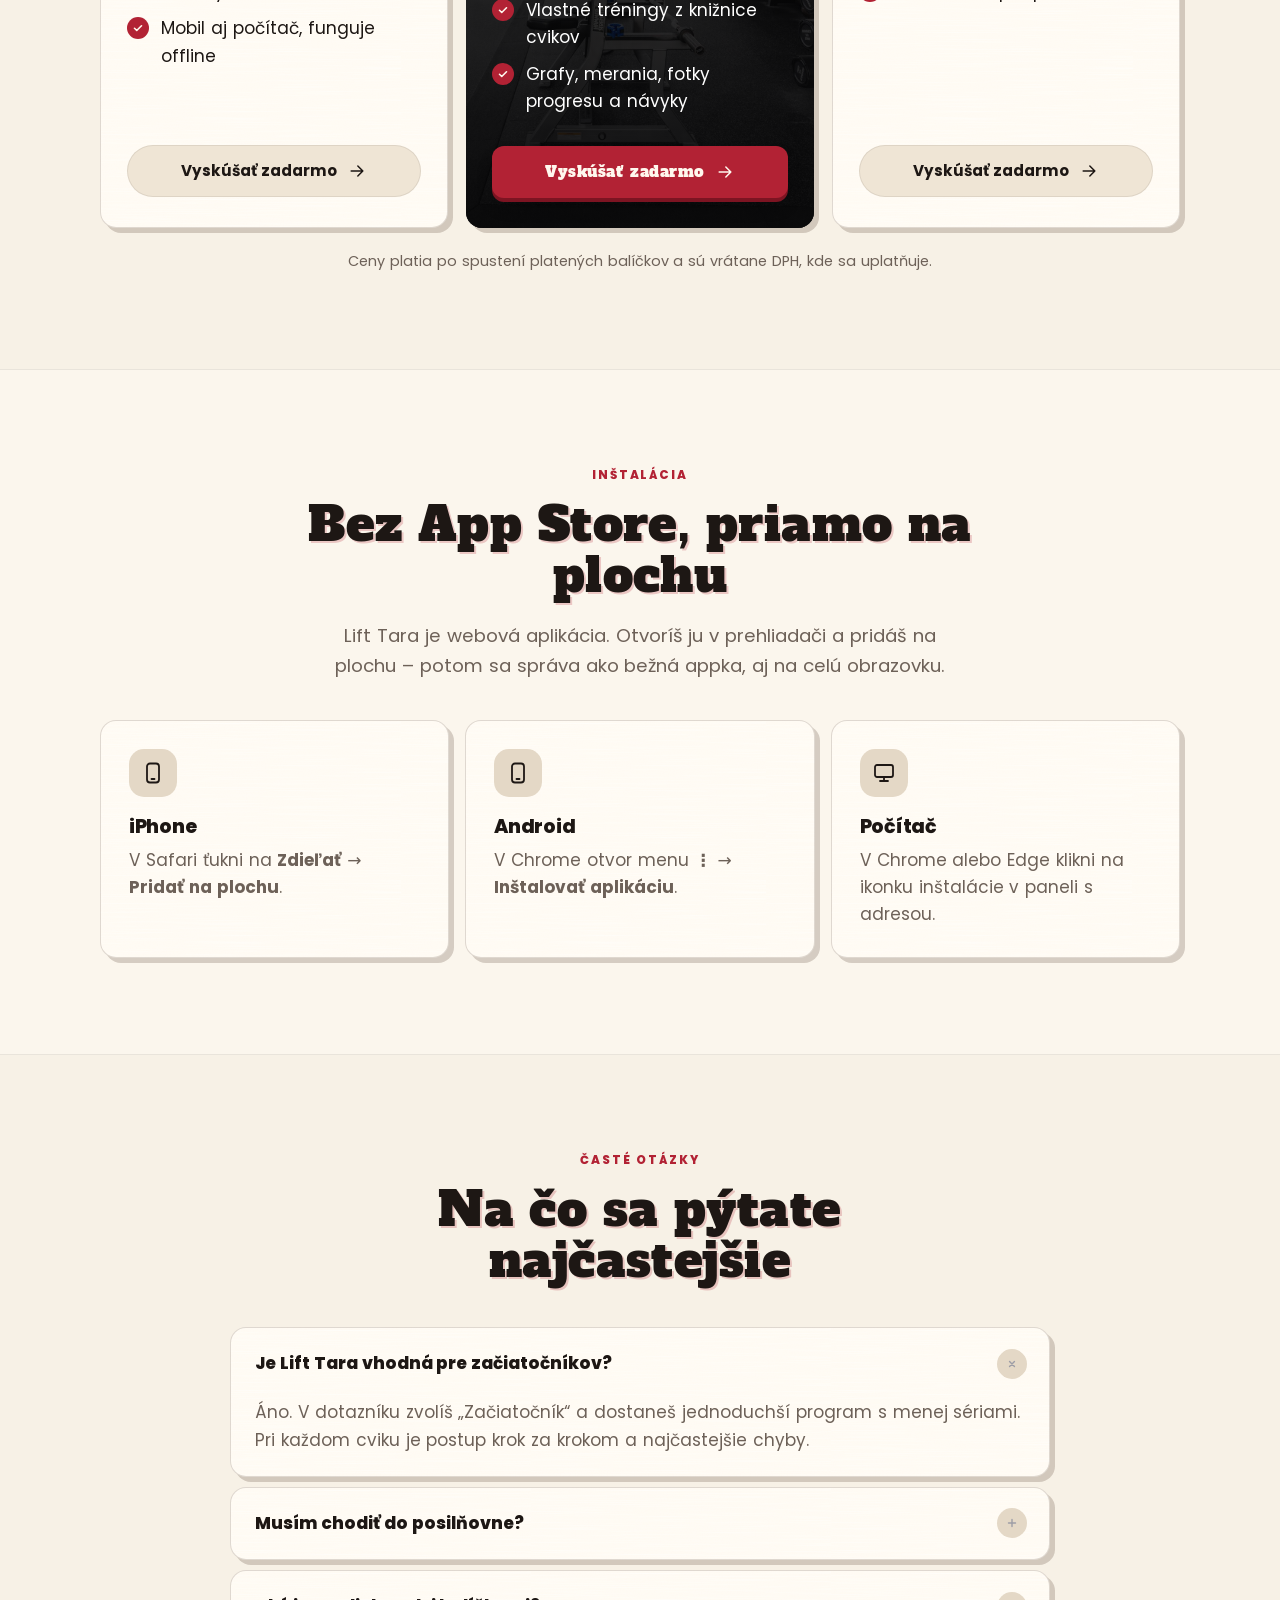
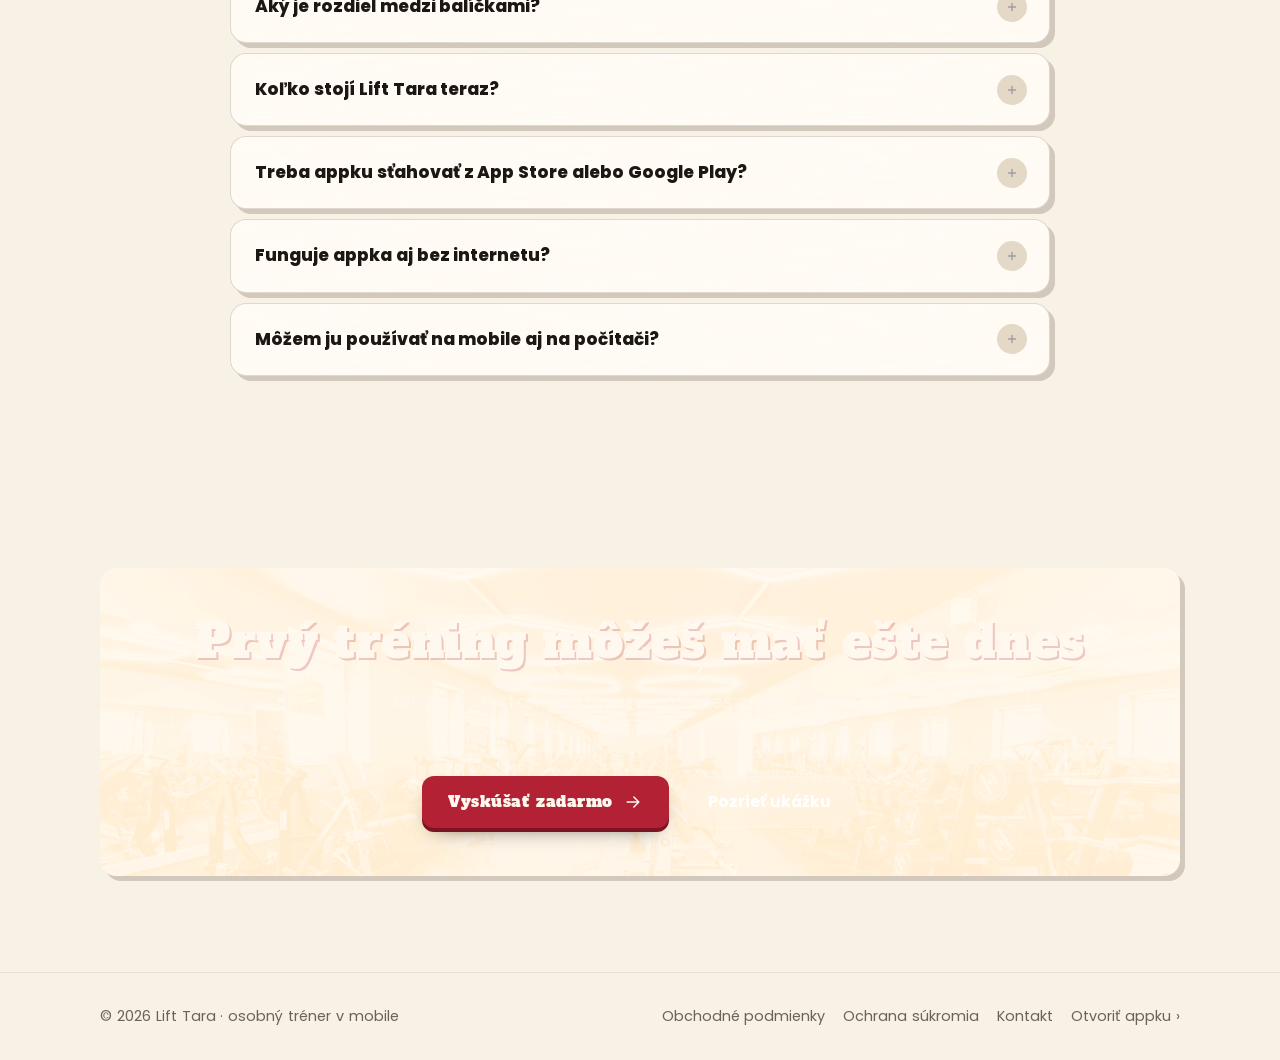
==== commit 1ebc037e: "Web: počas spúšťania zadarmo Tlačidlá „Vyskúšať zadarmo“ vedú rovno do appky, balíčky ostávajú s cen" ====
--- a/index.html
+++ b/index.html
@@ -18,7 +18,7 @@
   <meta property="og:locale" content="sk_SK">
   <meta property="og:site_name" content="Lift Tara">
   <meta property="og:title" content="Lift Tara – osobný tréner v mobile">
-  <meta property="og:description" content="Program na mieru, technika pri každom cviku, živý tréning a progres. Vyskúšaj 7 dní zadarmo.">
+  <meta property="og:description" content="Program na mieru, technika pri každom cviku, živý tréning a progres. Vyskúšaj zadarmo.">
   <meta property="og:url" content="https://koval9720.github.io/web/">
   <meta property="og:image" content="https://koval9720.github.io/web/icons/og.jpg?v=1">
   <meta property="og:image:width" content="1200">
@@ -26,7 +26,7 @@
   <meta property="og:image:alt" content="Lift Tara">
   <meta name="twitter:card" content="summary_large_image">
   <meta name="twitter:title" content="Lift Tara – osobný tréner v mobile">
-  <meta name="twitter:description" content="Program na mieru, technika pri každom cviku, živý tréning a progres. Vyskúšaj 7 dní zadarmo.">
+  <meta name="twitter:description" content="Program na mieru, technika pri každom cviku, živý tréning a progres. Vyskúšaj zadarmo.">
   <meta name="twitter:image" content="https://koval9720.github.io/web/icons/og.jpg?v=1">
   <link rel="preload" as="image" href="icons/hero.jpg">
   <style>html, body { background: #15100e; } @media (prefers-color-scheme: light) { html, body { background: #f7f1e6; } }</style>
@@ -75,10 +75,10 @@
  },
  {
   "@type": "Question",
-  "name": "Môžem balíček zmeniť alebo zrušiť?",
-  "acceptedAnswer": {
-   "@type": "Answer",
-   "text": "Áno, kedykoľvek v appke v Nastaveniach → Predplatné alebo cez odkaz v e-maile. Ak zrušíš počas 7 dní zadarmo, nezaplatíš nič. Tvoje dáta ostanú uložené."
+  "name": "Koľko stojí Lift Tara teraz?",
+  "acceptedAnswer": {
+   "@type": "Answer",
+   "text": "Počas spúšťania je appka zadarmo so všetkými funkciami. Keď spustíme platené balíčky, dáme ti vedieť vopred a nič sa nezmení bez tvojho súhlasu. Tvoje dáta ostanú uložené."
   }
  },
  {
@@ -133,7 +133,7 @@
         <h1>Tréner, ktorý je <em>vždy pri tebe.</em></h1>
         <p class="lead">Odpovedz na pár otázok a Lift Tara ti zostaví tréningový program na mieru. Pri každom cviku ti ukáže, ako ho robiť správne, odráta pauzy a zapíše výkony. Do posilňovne aj na doma.</p>
         <div class="actions">
-          <a href="#balicky" class="btn primary sheen">Vyskúšať 7 dní zadarmo <svg class="i" viewBox="0 0 24 24" aria-hidden="true"><path d="M5 12h14M13 6l6 6-6 6"/></svg></a>
+          <a href="https://koval9720.github.io/trener/?lang=sk" class="btn primary sheen">Vyskúšať zadarmo <svg class="i" viewBox="0 0 24 24" aria-hidden="true"><path d="M5 12h14M13 6l6 6-6 6"/></svg></a>
           <a href="https://koval9720.github.io/trener/?demo&amp;lang=sk" class="btn glass">Pozrieť ukážku</a>
         </div>
         <div class="tiles"><div class="tile"><span class="ti"><svg class="i" viewBox="0 0 24 24" aria-hidden="true"><circle cx="12" cy="12" r="9"/><circle cx="12" cy="12" r="5"/><circle cx="12" cy="12" r="1.2"/></svg></span><div><b>Na mieru</b><span>program podľa teba</span></div></div><div class="tile"><span class="ti"><svg class="i" viewBox="0 0 24 24" aria-hidden="true"><path d="M6.5 6.5v11M17.5 6.5v11M3.5 9v6M20.5 9v6M6.5 12h11"/></svg></span><div><b>37+ cvikov</b><span>s technikou</span></div></div><div class="tile"><span class="ti"><svg class="i" viewBox="0 0 24 24" aria-hidden="true"><path d="M3 15a4 4 0 0 0 4 4h10a4 4 0 0 0 .5-8A6 6 0 0 0 6 10a4 4 0 0 0-3 5z"/></svg></span><div><b>Offline</b><span>aj bez signálu</span></div></div></div>
@@ -148,7 +148,7 @@
             <p class="eyebrow">Funkcie</p>
             <h2>Všetko, čo robí osobný tréner</h2>
             <p class="lead">Program, technika, vedenie tréningom a progres. Bez hľadania videí a bez zošita.</p>
-            <div class="actions"><a href="#balicky" class="btn primary">Vyskúšať 7 dní zadarmo <svg class="i" viewBox="0 0 24 24" aria-hidden="true"><path d="M5 12h14M13 6l6 6-6 6"/></svg></a><a href="https://koval9720.github.io/trener/?demo&amp;lang=sk" class="btn">Pozrieť ukážku</a></div>
+            <div class="actions"><a href="https://koval9720.github.io/trener/?lang=sk" class="btn primary">Vyskúšať zadarmo <svg class="i" viewBox="0 0 24 24" aria-hidden="true"><path d="M5 12h14M13 6l6 6-6 6"/></svg></a><a href="https://koval9720.github.io/trener/?demo&amp;lang=sk" class="btn">Pozrieť ukážku</a></div>
           </div>
           <div class="phones" aria-hidden="true">
             <figure class="phone"><img src="icons/screens/a-program.jpg" alt="" loading="lazy" width="600" height="1300"></figure>
@@ -215,7 +215,7 @@
 
     <section id="balicky" class="section">
       <div class="wrap">
-        <div class="section-head center rv"><p class="eyebrow">Balíčky</p><h2>Vyber si, ako veľmi ťa má viesť</h2><p class="lead" style="margin:0 auto">Každý balíček má 7 dní zadarmo. Zrušiť alebo zmeniť ho môžeš kedykoľvek.</p></div>
+        <div class="section-head center rv"><p class="eyebrow">Balíčky</p><h2>Vyber si, ako veľmi ťa má viesť</h2><p class="lead" style="margin:0 auto">Počas spúšťania je Lift Tara zadarmo, so všetkými funkciami. Platené balíčky spustíme čoskoro – kto začne teraz, dozvie sa o nich vopred.</p></div>
         <div class="tiers">
           <article class="card price-card tier tier-basic rv">
             
@@ -223,7 +223,7 @@
             <p class="muted tier-sub">Pre začiatok s hotovým programom.</p>
             <p class="price">4,99 € <span>/ mesiac</span></p>
             <ul class="checks"><li><span>Knižnica 37+ cvikov s technikou a chybami</span></li><li><span>Hotový program na celé telo</span></li><li><span>Živý tréning s časovačom pauzy</span></li><li><span>Zápis výkonov a osobné rekordy</span></li><li><span>Mobil aj počítač, funguje offline</span></li></ul>
-            <a href="https://koval9720.github.io/trener/?plan=basic&amp;lang=sk" class="btn">Vyskúšať 7 dní zadarmo <svg class="i" viewBox="0 0 24 24" aria-hidden="true"><path d="M5 12h14M13 6l6 6-6 6"/></svg></a>
+            <a href="https://koval9720.github.io/trener/?lang=sk" class="btn">Vyskúšať zadarmo <svg class="i" viewBox="0 0 24 24" aria-hidden="true"><path d="M5 12h14M13 6l6 6-6 6"/></svg></a>
           </article>
           <article class="card price-card tier tier-medium featured rv">
             <span class="badge">Najobľúbenejší</span>
@@ -231,7 +231,7 @@
             <p class="muted tier-sub">Program na mieru presne pre teba.</p>
             <p class="price">9,99 € <span>/ mesiac</span></p>
             <ul class="checks"><li><span>Všetko z Basic</span></li><li><span>Program na mieru podľa cieľa, miesta a obmedzení</span></li><li><span>2 až 5 tréningových dní, zmena kedykoľvek</span></li><li><span>Vlastné tréningy z knižnice cvikov</span></li><li><span>Grafy, merania, fotky progresu a návyky</span></li></ul>
-            <a href="https://koval9720.github.io/trener/?plan=medium&amp;lang=sk" class="btn primary">Vyskúšať 7 dní zadarmo <svg class="i" viewBox="0 0 24 24" aria-hidden="true"><path d="M5 12h14M13 6l6 6-6 6"/></svg></a>
+            <a href="https://koval9720.github.io/trener/?lang=sk" class="btn primary">Vyskúšať zadarmo <svg class="i" viewBox="0 0 24 24" aria-hidden="true"><path d="M5 12h14M13 6l6 6-6 6"/></svg></a>
           </article>
           <article class="card price-card tier tier-pro rv">
             
@@ -239,10 +239,10 @@
             <p class="muted tier-sub">Plná verzia s AI asistentom.</p>
             <p class="price">14,99 € <span>/ mesiac</span></p>
             <ul class="checks"><li><span>Všetko z Medium</span></li><li><span>AI asistent: technika, strava aj úprava plánu <span class="soon">pripravujeme</span></span></li><li><span>Nové funkcie dostaneš ako prvý</span></li><li><span>Prednostná podpora</span></li></ul>
-            <a href="https://koval9720.github.io/trener/?plan=pro&amp;lang=sk" class="btn">Vyskúšať 7 dní zadarmo <svg class="i" viewBox="0 0 24 24" aria-hidden="true"><path d="M5 12h14M13 6l6 6-6 6"/></svg></a>
+            <a href="https://koval9720.github.io/trener/?lang=sk" class="btn">Vyskúšať zadarmo <svg class="i" viewBox="0 0 24 24" aria-hidden="true"><path d="M5 12h14M13 6l6 6-6 6"/></svg></a>
           </article>
         </div>
-        <p class="muted tier-note">Ceny sú vrátane DPH, kde sa uplatňuje. Platba kartou, Apple Pay, Google Pay alebo cez PayPal.</p>
+        <p class="muted tier-note">Ceny platia po spustení platených balíčkov a sú vrátane DPH, kde sa uplatňuje.</p>
       </div>
     </section>
 
@@ -264,7 +264,7 @@
           <details class="card rv" open><summary>Je Lift Tara vhodná pre začiatočníkov?</summary><p>Áno. V dotazníku zvolíš „Začiatočník“ a dostaneš jednoduchší program s menej sériami. Pri každom cviku je postup krok za krokom a najčastejšie chyby.</p></details>
           <details class="card rv"><summary>Musím chodiť do posilňovne?</summary><p>Nie. Program sa dá zostaviť aj na doma s jednoručkami alebo úplne bez náradia.</p></details>
           <details class="card rv"><summary>Aký je rozdiel medzi balíčkami?</summary><p>Basic má hotový program na celé telo, knižnicu cvikov a živý tréning. Medium pridá program na mieru tvojmu cieľu, vlastné tréningy a celý progres. Pro je plná verzia s AI asistentom, ktorého pripravujeme.</p></details>
-          <details class="card rv"><summary>Môžem balíček zmeniť alebo zrušiť?</summary><p>Áno, kedykoľvek v appke v Nastaveniach → Predplatné alebo cez odkaz v e-maile. Ak zrušíš počas 7 dní zadarmo, nezaplatíš nič. Tvoje dáta ostanú uložené.</p></details>
+          <details class="card rv"><summary>Koľko stojí Lift Tara teraz?</summary><p>Počas spúšťania je appka zadarmo so všetkými funkciami. Keď spustíme platené balíčky, dáme ti vedieť vopred a nič sa nezmení bez tvojho súhlasu. Tvoje dáta ostanú uložené.</p></details>
           <details class="card rv"><summary>Treba appku sťahovať z App Store alebo Google Play?</summary><p>Nie. Lift Tara je webová aplikácia – otvoríš ju v prehliadači a jedným ťuknutím ju pridáš na plochu. Potom sa správa ako bežná appka.</p></details>
           <details class="card rv"><summary>Funguje appka aj bez internetu?</summary><p>Áno. Tréning aj zápis výkonov fungujú offline a zmeny sa zosynchronizujú, keď sa pripojíš.</p></details>
           <details class="card rv"><summary>Môžem ju používať na mobile aj na počítači?</summary><p>Áno. Po prihlásení sa program, tréningy aj progres synchronizujú medzi všetkými tvojimi zariadeniami.</p></details>
@@ -276,8 +276,8 @@
       <div class="wrap">
         <div class="card end-cta rv">
           <h2>Prvý tréning môžeš mať ešte dnes</h2>
-          <p class="lead">Vyplň dotazník, dostaneš program a 7 dní cvičíš zadarmo.</p>
-          <div class="actions"><a href="#balicky" class="btn primary">Vyskúšať 7 dní zadarmo <svg class="i" viewBox="0 0 24 24" aria-hidden="true"><path d="M5 12h14M13 6l6 6-6 6"/></svg></a><a href="https://koval9720.github.io/trener/?demo&amp;lang=sk" class="btn glass">Pozrieť ukážku</a></div>
+          <p class="lead">Vyplň dotazník, dostaneš program a môžeš začať. Počas spúšťania zadarmo.</p>
+          <div class="actions"><a href="https://koval9720.github.io/trener/?lang=sk" class="btn primary">Vyskúšať zadarmo <svg class="i" viewBox="0 0 24 24" aria-hidden="true"><path d="M5 12h14M13 6l6 6-6 6"/></svg></a><a href="https://koval9720.github.io/trener/?demo&amp;lang=sk" class="btn glass">Pozrieť ukážku</a></div>
         </div>
       </div>
     </section>
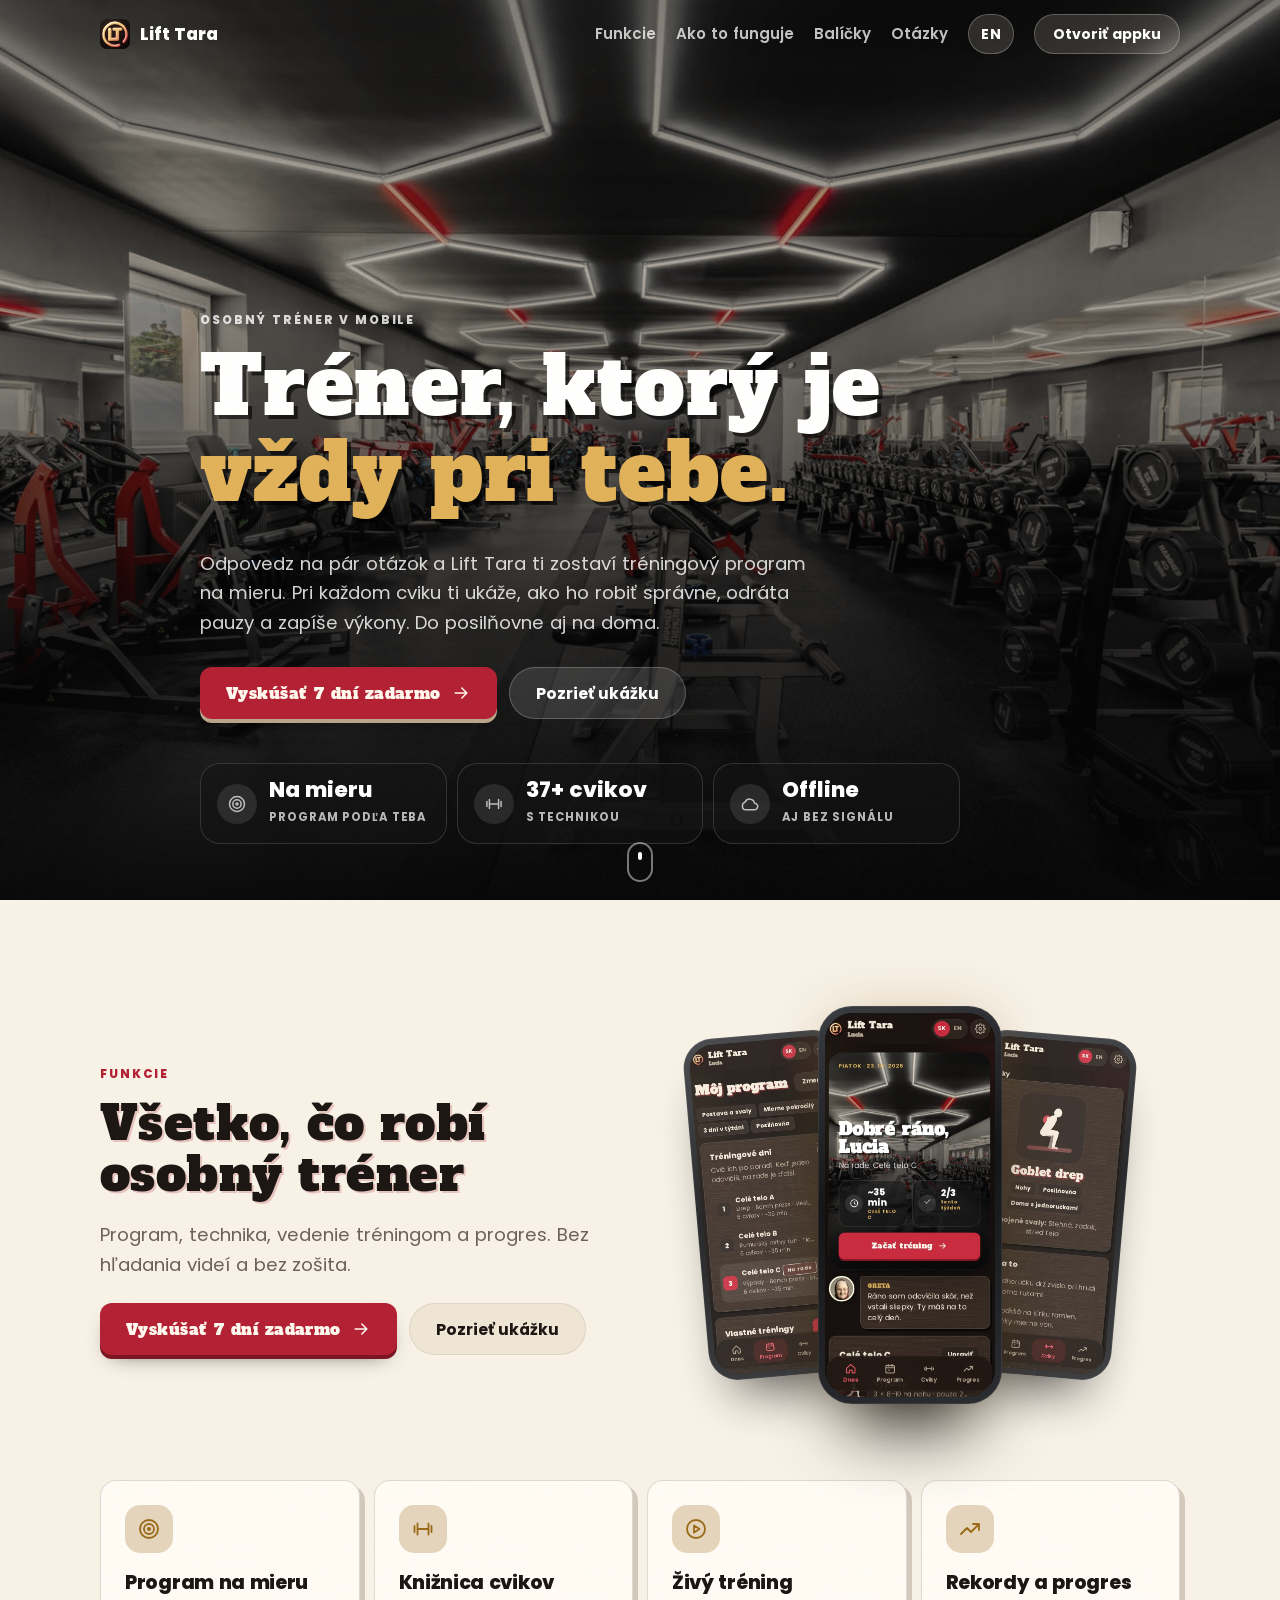
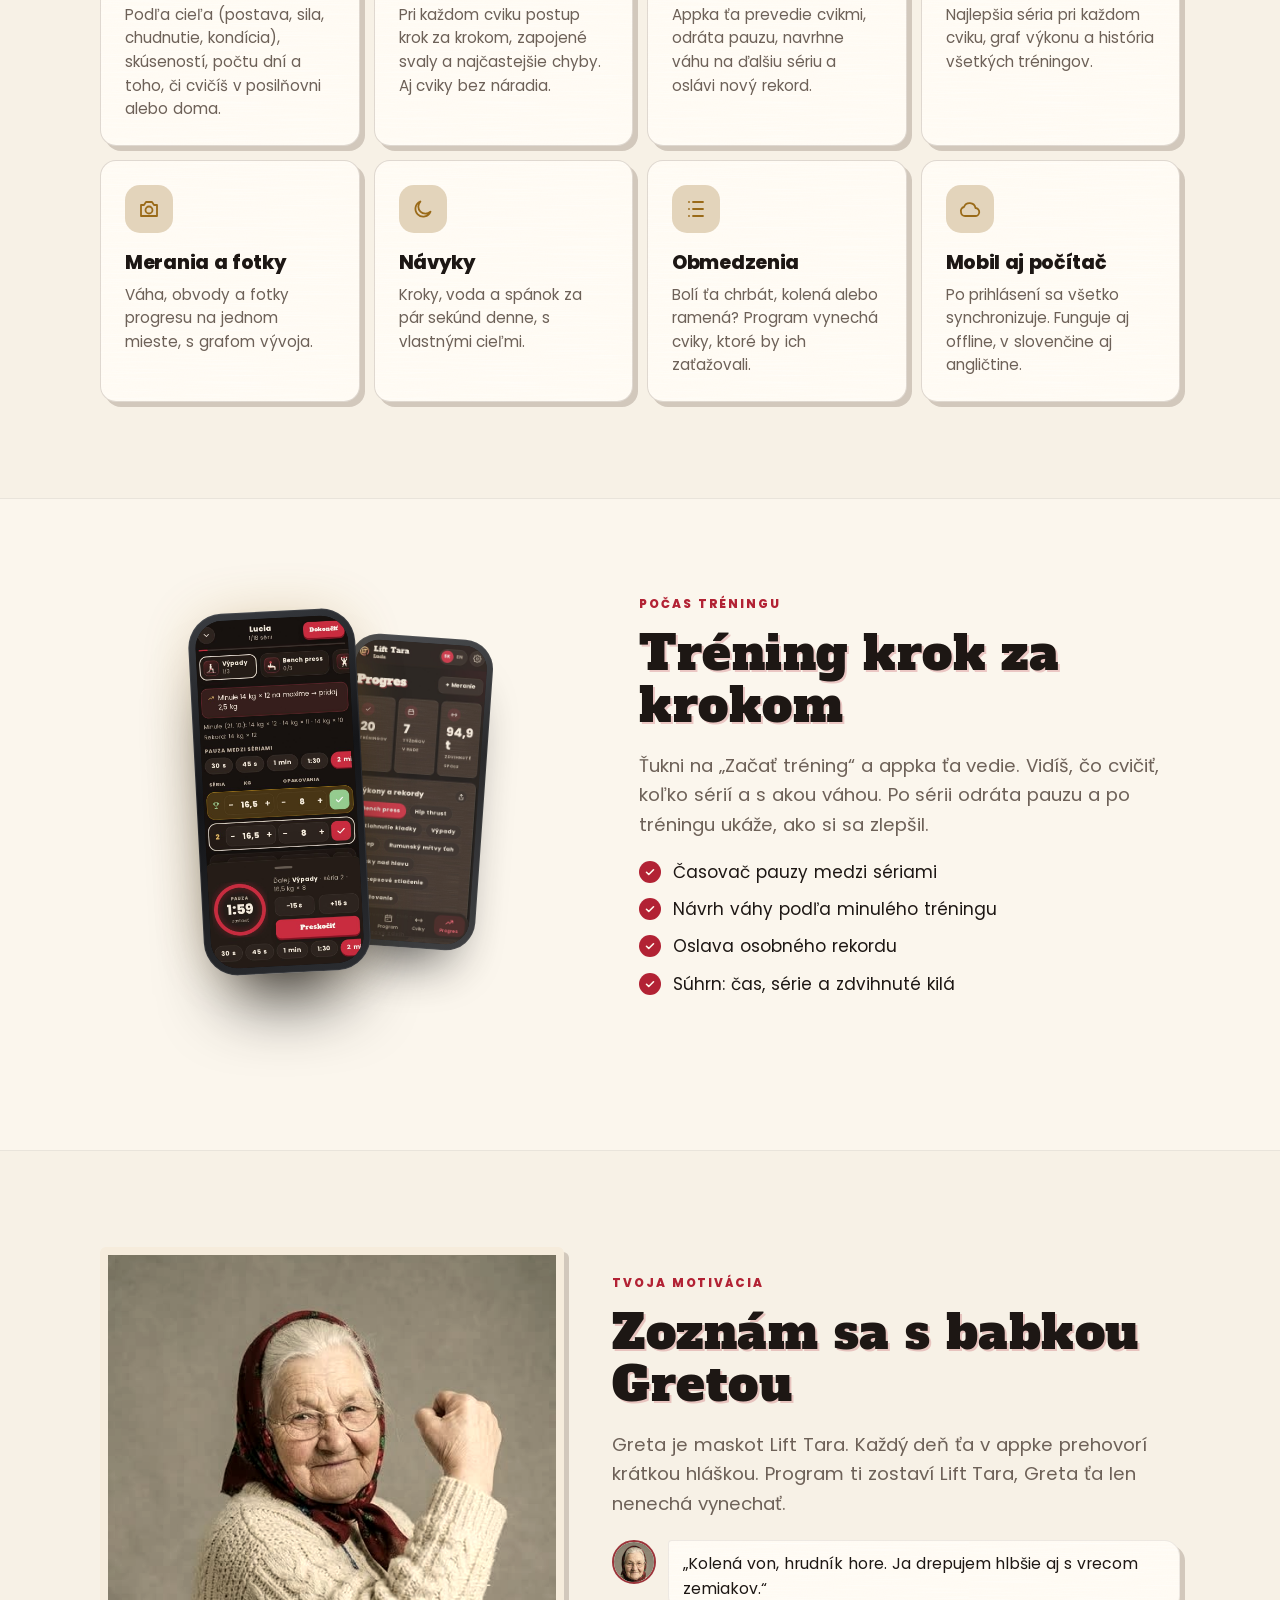
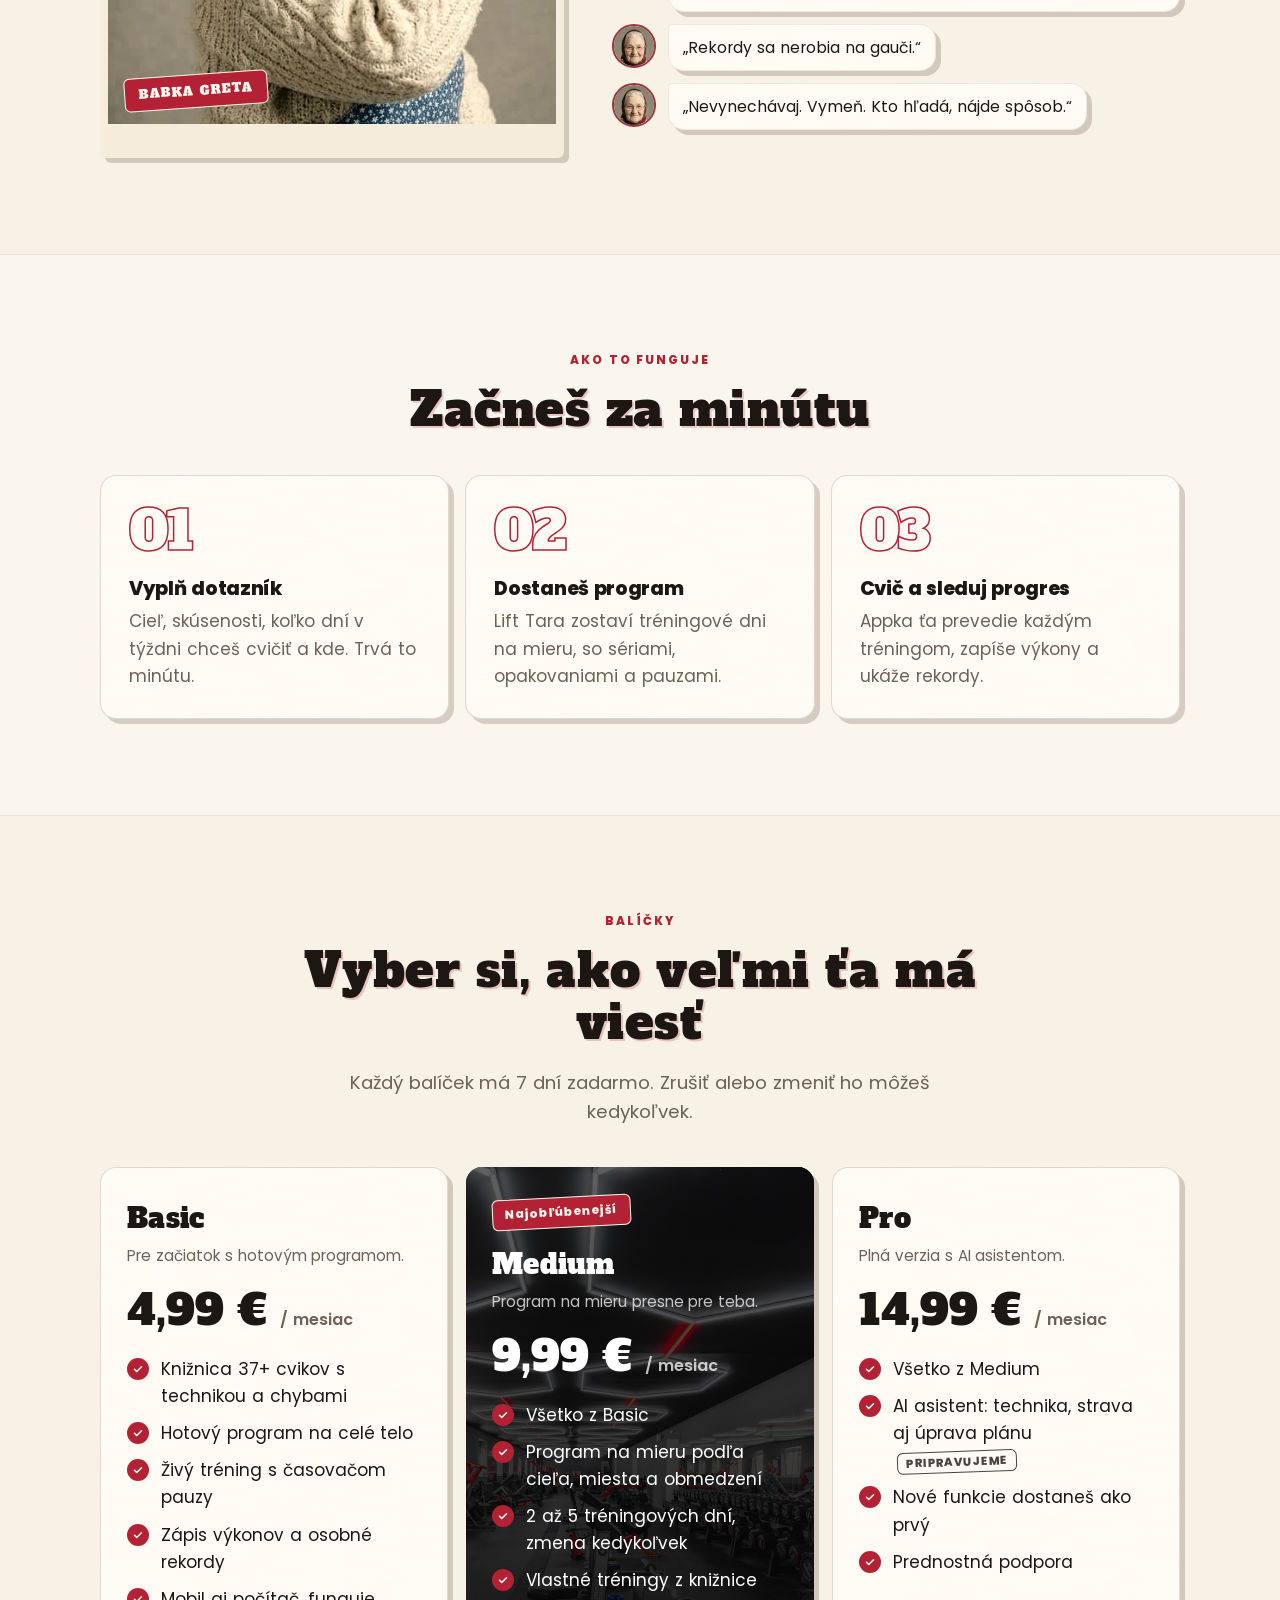
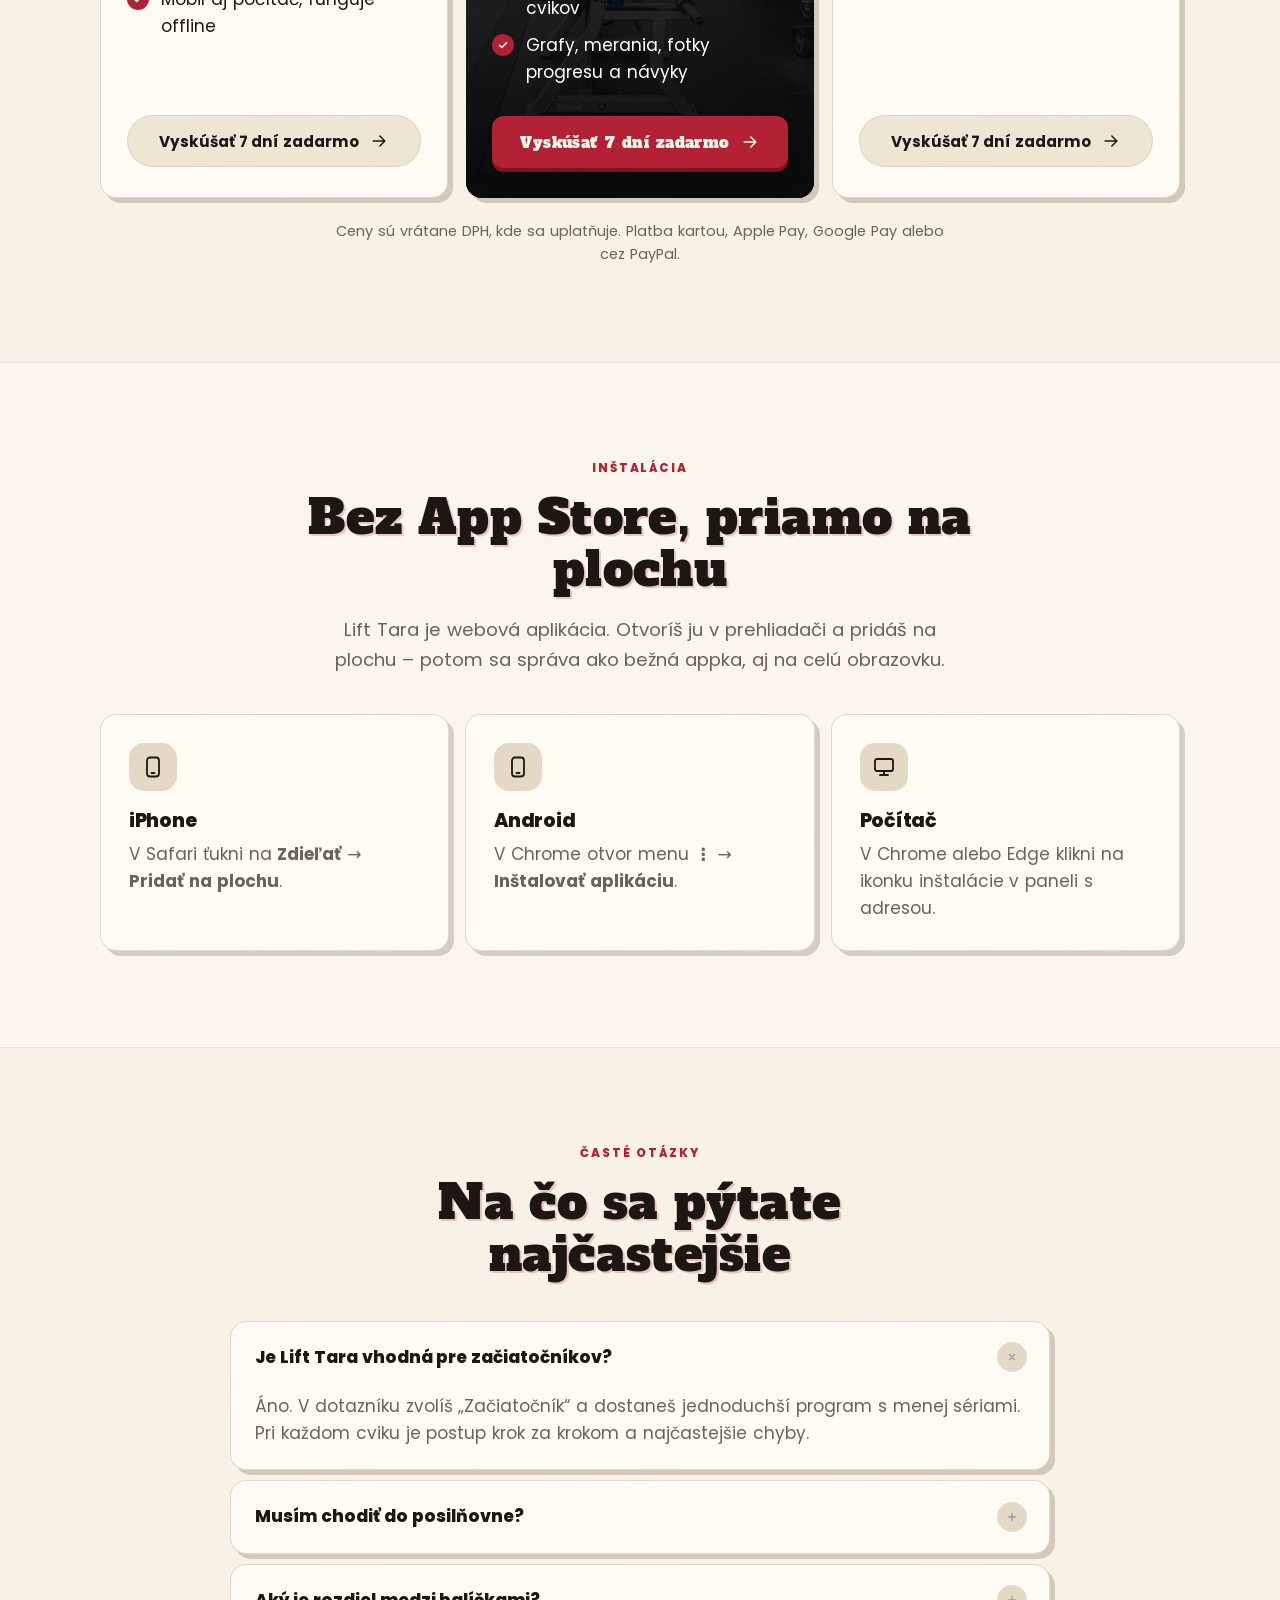
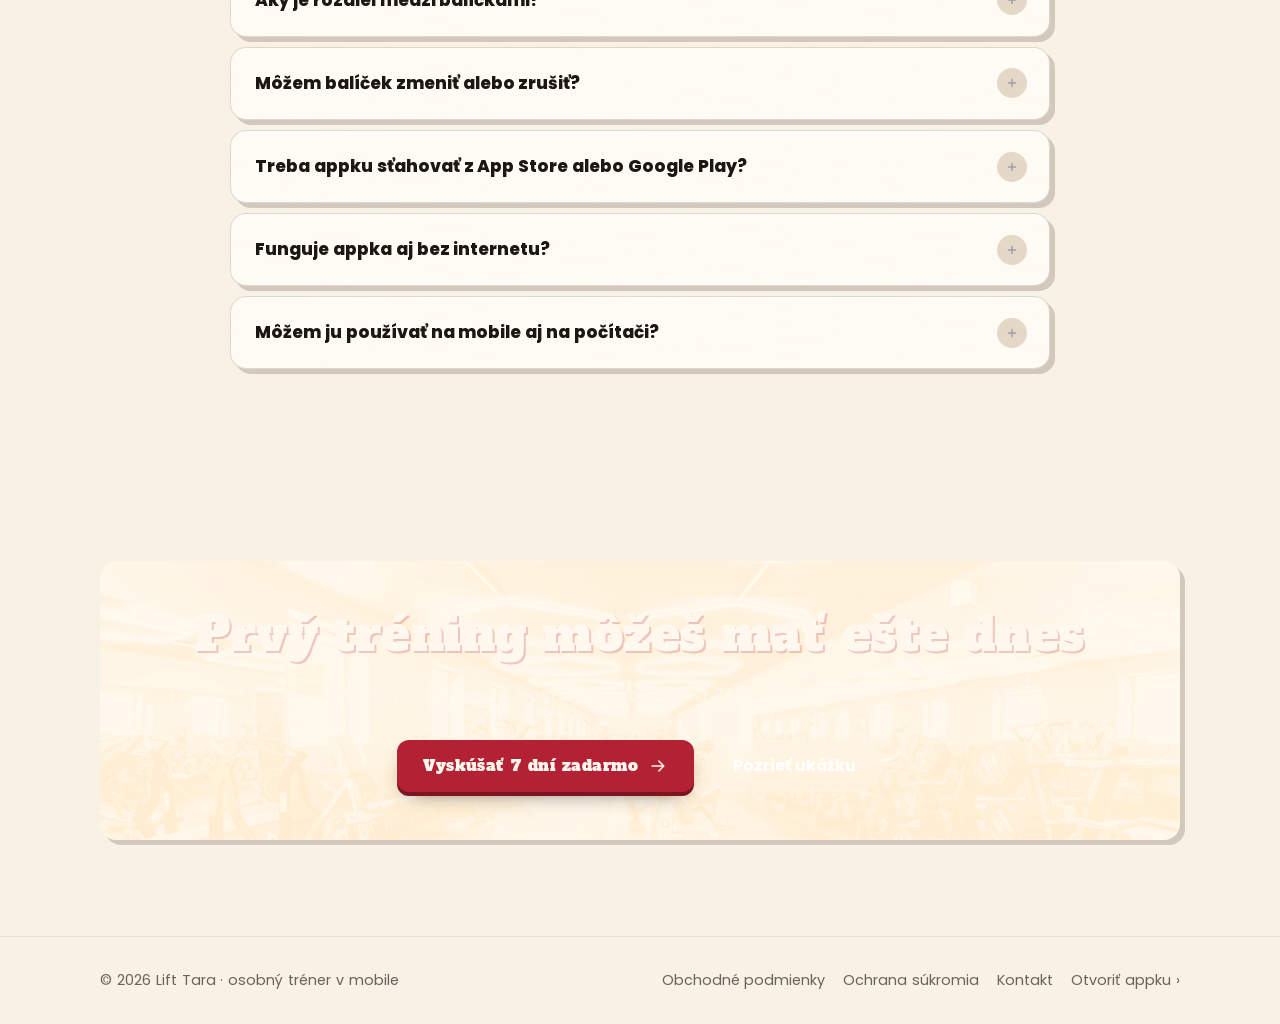
==== commit 38fffbad: "Web: platené balíčky so 7 dňami zadarmo, platby cez Gumroad Co-Authored-By: Claude Opus 5.5 <noreply" ====
--- a/index.html
+++ b/index.html
@@ -18,7 +18,7 @@
   <meta property="og:locale" content="sk_SK">
   <meta property="og:site_name" content="Lift Tara">
   <meta property="og:title" content="Lift Tara – osobný tréner v mobile">
-  <meta property="og:description" content="Program na mieru, technika pri každom cviku, živý tréning a progres. Vyskúšaj zadarmo.">
+  <meta property="og:description" content="Program na mieru, technika pri každom cviku, živý tréning a progres. Vyskúšaj 7 dní zadarmo.">
   <meta property="og:url" content="https://koval9720.github.io/web/">
   <meta property="og:image" content="https://koval9720.github.io/web/icons/og.jpg?v=1">
   <meta property="og:image:width" content="1200">
@@ -26,7 +26,7 @@
   <meta property="og:image:alt" content="Lift Tara">
   <meta name="twitter:card" content="summary_large_image">
   <meta name="twitter:title" content="Lift Tara – osobný tréner v mobile">
-  <meta name="twitter:description" content="Program na mieru, technika pri každom cviku, živý tréning a progres. Vyskúšaj zadarmo.">
+  <meta name="twitter:description" content="Program na mieru, technika pri každom cviku, živý tréning a progres. Vyskúšaj 7 dní zadarmo.">
   <meta name="twitter:image" content="https://koval9720.github.io/web/icons/og.jpg?v=1">
   <link rel="preload" as="image" href="icons/hero.jpg">
   <style>html, body { background: #15100e; } @media (prefers-color-scheme: light) { html, body { background: #f7f1e6; } }</style>
@@ -75,10 +75,10 @@
  },
  {
   "@type": "Question",
-  "name": "Koľko stojí Lift Tara teraz?",
-  "acceptedAnswer": {
-   "@type": "Answer",
-   "text": "Počas spúšťania je appka zadarmo so všetkými funkciami. Keď spustíme platené balíčky, dáme ti vedieť vopred a nič sa nezmení bez tvojho súhlasu. Tvoje dáta ostanú uložené."
+  "name": "Môžem balíček zmeniť alebo zrušiť?",
+  "acceptedAnswer": {
+   "@type": "Answer",
+   "text": "Áno, kedykoľvek v appke v Nastaveniach → Predplatné alebo cez odkaz v e-maile. Ak zrušíš počas 7 dní zadarmo, nezaplatíš nič. Tvoje dáta ostanú uložené."
   }
  },
  {
@@ -133,7 +133,7 @@
         <h1>Tréner, ktorý je <em>vždy pri tebe.</em></h1>
         <p class="lead">Odpovedz na pár otázok a Lift Tara ti zostaví tréningový program na mieru. Pri každom cviku ti ukáže, ako ho robiť správne, odráta pauzy a zapíše výkony. Do posilňovne aj na doma.</p>
         <div class="actions">
-          <a href="https://koval9720.github.io/trener/?lang=sk" class="btn primary sheen">Vyskúšať zadarmo <svg class="i" viewBox="0 0 24 24" aria-hidden="true"><path d="M5 12h14M13 6l6 6-6 6"/></svg></a>
+          <a href="#balicky" class="btn primary sheen">Vyskúšať 7 dní zadarmo <svg class="i" viewBox="0 0 24 24" aria-hidden="true"><path d="M5 12h14M13 6l6 6-6 6"/></svg></a>
           <a href="https://koval9720.github.io/trener/?demo&amp;lang=sk" class="btn glass">Pozrieť ukážku</a>
         </div>
         <div class="tiles"><div class="tile"><span class="ti"><svg class="i" viewBox="0 0 24 24" aria-hidden="true"><circle cx="12" cy="12" r="9"/><circle cx="12" cy="12" r="5"/><circle cx="12" cy="12" r="1.2"/></svg></span><div><b>Na mieru</b><span>program podľa teba</span></div></div><div class="tile"><span class="ti"><svg class="i" viewBox="0 0 24 24" aria-hidden="true"><path d="M6.5 6.5v11M17.5 6.5v11M3.5 9v6M20.5 9v6M6.5 12h11"/></svg></span><div><b>37+ cvikov</b><span>s technikou</span></div></div><div class="tile"><span class="ti"><svg class="i" viewBox="0 0 24 24" aria-hidden="true"><path d="M3 15a4 4 0 0 0 4 4h10a4 4 0 0 0 .5-8A6 6 0 0 0 6 10a4 4 0 0 0-3 5z"/></svg></span><div><b>Offline</b><span>aj bez signálu</span></div></div></div>
@@ -148,7 +148,7 @@
             <p class="eyebrow">Funkcie</p>
             <h2>Všetko, čo robí osobný tréner</h2>
             <p class="lead">Program, technika, vedenie tréningom a progres. Bez hľadania videí a bez zošita.</p>
-            <div class="actions"><a href="https://koval9720.github.io/trener/?lang=sk" class="btn primary">Vyskúšať zadarmo <svg class="i" viewBox="0 0 24 24" aria-hidden="true"><path d="M5 12h14M13 6l6 6-6 6"/></svg></a><a href="https://koval9720.github.io/trener/?demo&amp;lang=sk" class="btn">Pozrieť ukážku</a></div>
+            <div class="actions"><a href="#balicky" class="btn primary">Vyskúšať 7 dní zadarmo <svg class="i" viewBox="0 0 24 24" aria-hidden="true"><path d="M5 12h14M13 6l6 6-6 6"/></svg></a><a href="https://koval9720.github.io/trener/?demo&amp;lang=sk" class="btn">Pozrieť ukážku</a></div>
           </div>
           <div class="phones" aria-hidden="true">
             <figure class="phone"><img src="icons/screens/a-program.jpg" alt="" loading="lazy" width="600" height="1300"></figure>
@@ -215,7 +215,7 @@
 
     <section id="balicky" class="section">
       <div class="wrap">
-        <div class="section-head center rv"><p class="eyebrow">Balíčky</p><h2>Vyber si, ako veľmi ťa má viesť</h2><p class="lead" style="margin:0 auto">Počas spúšťania je Lift Tara zadarmo, so všetkými funkciami. Platené balíčky spustíme čoskoro – kto začne teraz, dozvie sa o nich vopred.</p></div>
+        <div class="section-head center rv"><p class="eyebrow">Balíčky</p><h2>Vyber si, ako veľmi ťa má viesť</h2><p class="lead" style="margin:0 auto">Každý balíček má 7 dní zadarmo. Zrušiť alebo zmeniť ho môžeš kedykoľvek.</p></div>
         <div class="tiers">
           <article class="card price-card tier tier-basic rv">
             
@@ -223,7 +223,7 @@
             <p class="muted tier-sub">Pre začiatok s hotovým programom.</p>
             <p class="price">4,99 € <span>/ mesiac</span></p>
             <ul class="checks"><li><span>Knižnica 37+ cvikov s technikou a chybami</span></li><li><span>Hotový program na celé telo</span></li><li><span>Živý tréning s časovačom pauzy</span></li><li><span>Zápis výkonov a osobné rekordy</span></li><li><span>Mobil aj počítač, funguje offline</span></li></ul>
-            <a href="https://koval9720.github.io/trener/?lang=sk" class="btn">Vyskúšať zadarmo <svg class="i" viewBox="0 0 24 24" aria-hidden="true"><path d="M5 12h14M13 6l6 6-6 6"/></svg></a>
+            <a href="https://koval9720.github.io/trener/?plan=basic&amp;lang=sk" class="btn">Vyskúšať 7 dní zadarmo <svg class="i" viewBox="0 0 24 24" aria-hidden="true"><path d="M5 12h14M13 6l6 6-6 6"/></svg></a>
           </article>
           <article class="card price-card tier tier-medium featured rv">
             <span class="badge">Najobľúbenejší</span>
@@ -231,7 +231,7 @@
             <p class="muted tier-sub">Program na mieru presne pre teba.</p>
             <p class="price">9,99 € <span>/ mesiac</span></p>
             <ul class="checks"><li><span>Všetko z Basic</span></li><li><span>Program na mieru podľa cieľa, miesta a obmedzení</span></li><li><span>2 až 5 tréningových dní, zmena kedykoľvek</span></li><li><span>Vlastné tréningy z knižnice cvikov</span></li><li><span>Grafy, merania, fotky progresu a návyky</span></li></ul>
-            <a href="https://koval9720.github.io/trener/?lang=sk" class="btn primary">Vyskúšať zadarmo <svg class="i" viewBox="0 0 24 24" aria-hidden="true"><path d="M5 12h14M13 6l6 6-6 6"/></svg></a>
+            <a href="https://koval9720.github.io/trener/?plan=medium&amp;lang=sk" class="btn primary">Vyskúšať 7 dní zadarmo <svg class="i" viewBox="0 0 24 24" aria-hidden="true"><path d="M5 12h14M13 6l6 6-6 6"/></svg></a>
           </article>
           <article class="card price-card tier tier-pro rv">
             
@@ -239,10 +239,10 @@
             <p class="muted tier-sub">Plná verzia s AI asistentom.</p>
             <p class="price">14,99 € <span>/ mesiac</span></p>
             <ul class="checks"><li><span>Všetko z Medium</span></li><li><span>AI asistent: technika, strava aj úprava plánu <span class="soon">pripravujeme</span></span></li><li><span>Nové funkcie dostaneš ako prvý</span></li><li><span>Prednostná podpora</span></li></ul>
-            <a href="https://koval9720.github.io/trener/?lang=sk" class="btn">Vyskúšať zadarmo <svg class="i" viewBox="0 0 24 24" aria-hidden="true"><path d="M5 12h14M13 6l6 6-6 6"/></svg></a>
+            <a href="https://koval9720.github.io/trener/?plan=pro&amp;lang=sk" class="btn">Vyskúšať 7 dní zadarmo <svg class="i" viewBox="0 0 24 24" aria-hidden="true"><path d="M5 12h14M13 6l6 6-6 6"/></svg></a>
           </article>
         </div>
-        <p class="muted tier-note">Ceny platia po spustení platených balíčkov a sú vrátane DPH, kde sa uplatňuje.</p>
+        <p class="muted tier-note">Ceny sú vrátane DPH, kde sa uplatňuje. Platba kartou, Apple Pay, Google Pay alebo cez PayPal.</p>
       </div>
     </section>
 
@@ -264,7 +264,7 @@
           <details class="card rv" open><summary>Je Lift Tara vhodná pre začiatočníkov?</summary><p>Áno. V dotazníku zvolíš „Začiatočník“ a dostaneš jednoduchší program s menej sériami. Pri každom cviku je postup krok za krokom a najčastejšie chyby.</p></details>
           <details class="card rv"><summary>Musím chodiť do posilňovne?</summary><p>Nie. Program sa dá zostaviť aj na doma s jednoručkami alebo úplne bez náradia.</p></details>
           <details class="card rv"><summary>Aký je rozdiel medzi balíčkami?</summary><p>Basic má hotový program na celé telo, knižnicu cvikov a živý tréning. Medium pridá program na mieru tvojmu cieľu, vlastné tréningy a celý progres. Pro je plná verzia s AI asistentom, ktorého pripravujeme.</p></details>
-          <details class="card rv"><summary>Koľko stojí Lift Tara teraz?</summary><p>Počas spúšťania je appka zadarmo so všetkými funkciami. Keď spustíme platené balíčky, dáme ti vedieť vopred a nič sa nezmení bez tvojho súhlasu. Tvoje dáta ostanú uložené.</p></details>
+          <details class="card rv"><summary>Môžem balíček zmeniť alebo zrušiť?</summary><p>Áno, kedykoľvek v appke v Nastaveniach → Predplatné alebo cez odkaz v e-maile. Ak zrušíš počas 7 dní zadarmo, nezaplatíš nič. Tvoje dáta ostanú uložené.</p></details>
           <details class="card rv"><summary>Treba appku sťahovať z App Store alebo Google Play?</summary><p>Nie. Lift Tara je webová aplikácia – otvoríš ju v prehliadači a jedným ťuknutím ju pridáš na plochu. Potom sa správa ako bežná appka.</p></details>
           <details class="card rv"><summary>Funguje appka aj bez internetu?</summary><p>Áno. Tréning aj zápis výkonov fungujú offline a zmeny sa zosynchronizujú, keď sa pripojíš.</p></details>
           <details class="card rv"><summary>Môžem ju používať na mobile aj na počítači?</summary><p>Áno. Po prihlásení sa program, tréningy aj progres synchronizujú medzi všetkými tvojimi zariadeniami.</p></details>
@@ -276,8 +276,8 @@
       <div class="wrap">
         <div class="card end-cta rv">
           <h2>Prvý tréning môžeš mať ešte dnes</h2>
-          <p class="lead">Vyplň dotazník, dostaneš program a môžeš začať. Počas spúšťania zadarmo.</p>
-          <div class="actions"><a href="https://koval9720.github.io/trener/?lang=sk" class="btn primary">Vyskúšať zadarmo <svg class="i" viewBox="0 0 24 24" aria-hidden="true"><path d="M5 12h14M13 6l6 6-6 6"/></svg></a><a href="https://koval9720.github.io/trener/?demo&amp;lang=sk" class="btn glass">Pozrieť ukážku</a></div>
+          <p class="lead">Vyplň dotazník, dostaneš program a 7 dní cvičíš zadarmo.</p>
+          <div class="actions"><a href="#balicky" class="btn primary">Vyskúšať 7 dní zadarmo <svg class="i" viewBox="0 0 24 24" aria-hidden="true"><path d="M5 12h14M13 6l6 6-6 6"/></svg></a><a href="https://koval9720.github.io/trener/?demo&amp;lang=sk" class="btn glass">Pozrieť ukážku</a></div>
         </div>
       </div>
     </section>
